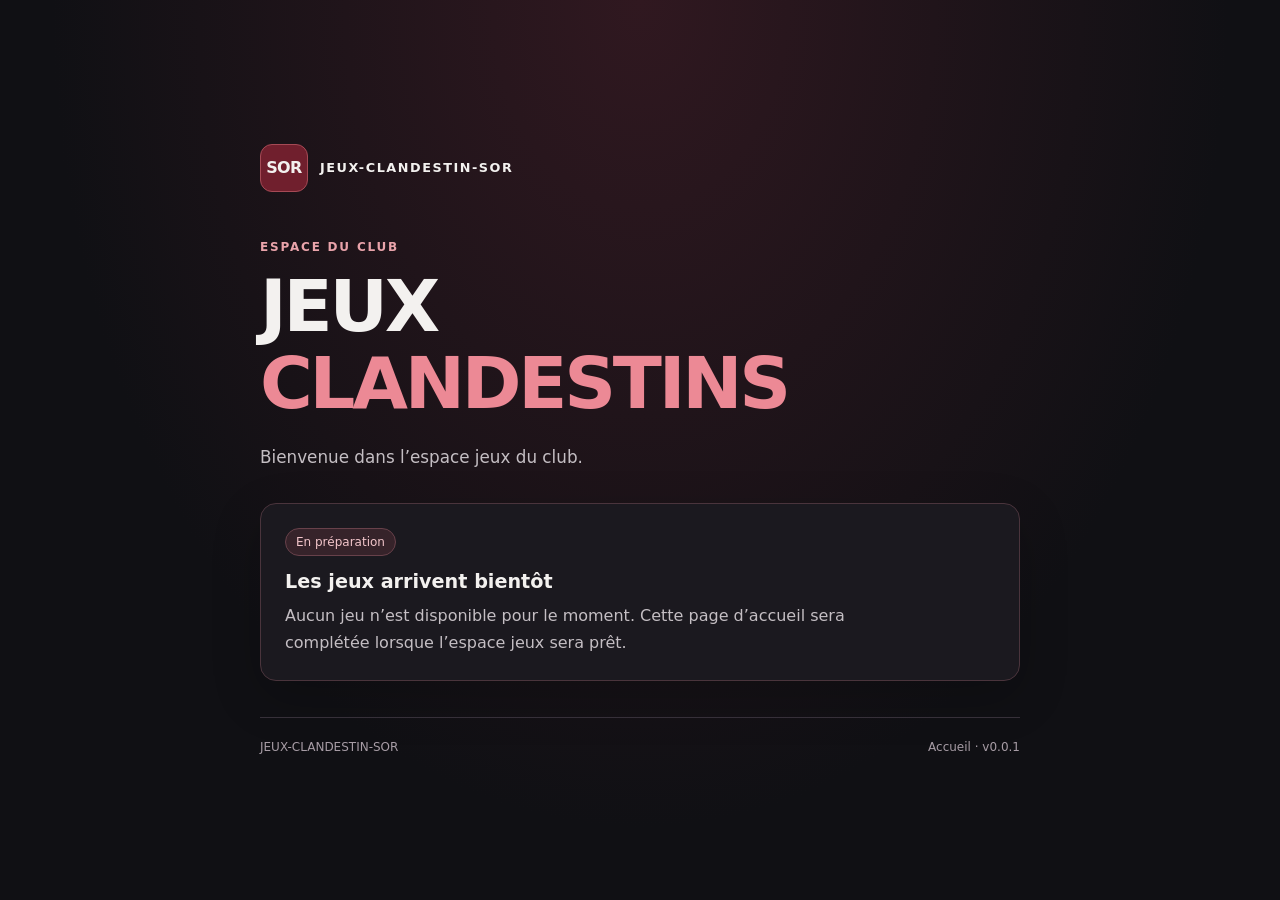
==== app/index.html @ a98ab9f9 "Ajouter la page HTML d’accueil et livrer le ZIP Déployable vérifié" ====
<!doctype html>
<html lang="fr">
<head>
  <meta charset="utf-8">
  <meta name="viewport" content="width=device-width, initial-scale=1">
  <meta name="description" content="Espace jeux du club SOR. Page d’accueil.">
  <meta name="theme-color" content="#101014">
  <link rel="icon" href="data:,">
  <title>JEUX CLANDESTINS · SOR</title>
  <style>
    :root { color-scheme: dark; font-family: system-ui, -apple-system, BlinkMacSystemFont, "Segoe UI", sans-serif; color: #f3f1ef; background: #101014; }
    * { box-sizing: border-box; }
    body { min-height: 100svh; margin: 0; padding: 28px 20px; display: grid; place-items: center; background: radial-gradient(ellipse at top, #301820 0, #101014 65%); }
    main { width: min(100%, 760px); }
    .brand { display: flex; align-items: center; gap: 12px; margin-bottom: 48px; }
    .mark { display: grid; place-items: center; width: 48px; height: 48px; flex-shrink: 0; border: 1px solid #a54a55; border-radius: 12px; background: #701f2d; font-weight: 800; letter-spacing: -.04em; }
    .brand p { margin: 0; font-size: .8rem; font-weight: 650; letter-spacing: .12em; overflow-wrap: anywhere; }
    .eyebrow { margin: 0 0 14px; color: #e9a3aa; font-size: .75rem; font-weight: 700; letter-spacing: .15em; text-transform: uppercase; }
    h1 { margin: 0; font-size: clamp(2rem, 9vw, 4.5rem); line-height: 1.07; font-weight: 850; letter-spacing: -.045em; overflow-wrap: anywhere; }
    h1 span { display: block; color: #ec8995; }
    .intro { max-width: 540px; margin: 22px 0 32px; color: #c4bec3; font-size: 1.05rem; line-height: 1.65; }
    .notice { padding: 24px; border: 1px solid #4a343c; border-radius: 16px; background: #1b191f; box-shadow: 0 16px 50px #0003; }
    .status { display: inline-block; margin-bottom: 14px; padding: 6px 10px; border: 1px solid #68414a; border-radius: 999px; color: #f3c6cb; background: #36232a; font-size: .75rem; }
    h2 { margin: 0 0 10px; font-size: 1.2rem; }
    .notice p { max-width: 570px; margin: 0; color: #c4bec3; line-height: 1.65; }
    footer { display: flex; flex-wrap: wrap; justify-content: space-between; gap: 12px; margin-top: 36px; padding-top: 20px; border-top: 1px solid #363039; color: #a79ca5; font-size: .75rem; line-height: 1.5; }
    @media (max-width: 400px) { body { padding: 24px 16px; } .brand { margin-bottom: 32px; } .notice { padding: 20px; } }
  </style>
</head>
<body>
  <main>
    <header class="brand">
      <div class="mark" aria-hidden="true">SOR</div>
      <p>JEUX-CLANDESTIN-SOR</p>
    </header>
    <p class="eyebrow">Espace du club</p>
    <h1>JEUX <span>CLANDESTINS</span></h1>
    <p class="intro">Bienvenue dans l’espace jeux du club.</p>
    <section class="notice" aria-labelledby="etat">
      <span class="status">En préparation</span>
      <h2 id="etat">Les jeux arrivent bientôt</h2>
      <p>Aucun jeu n’est disponible pour le moment. Cette page d’accueil sera complétée lorsque l’espace jeux sera prêt.</p>
    </section>
    <footer>
      <span>JEUX-CLANDESTIN-SOR</span>
      <span>Accueil · v0.0.1</span>
    </footer>
  </main>
</body>
</html>
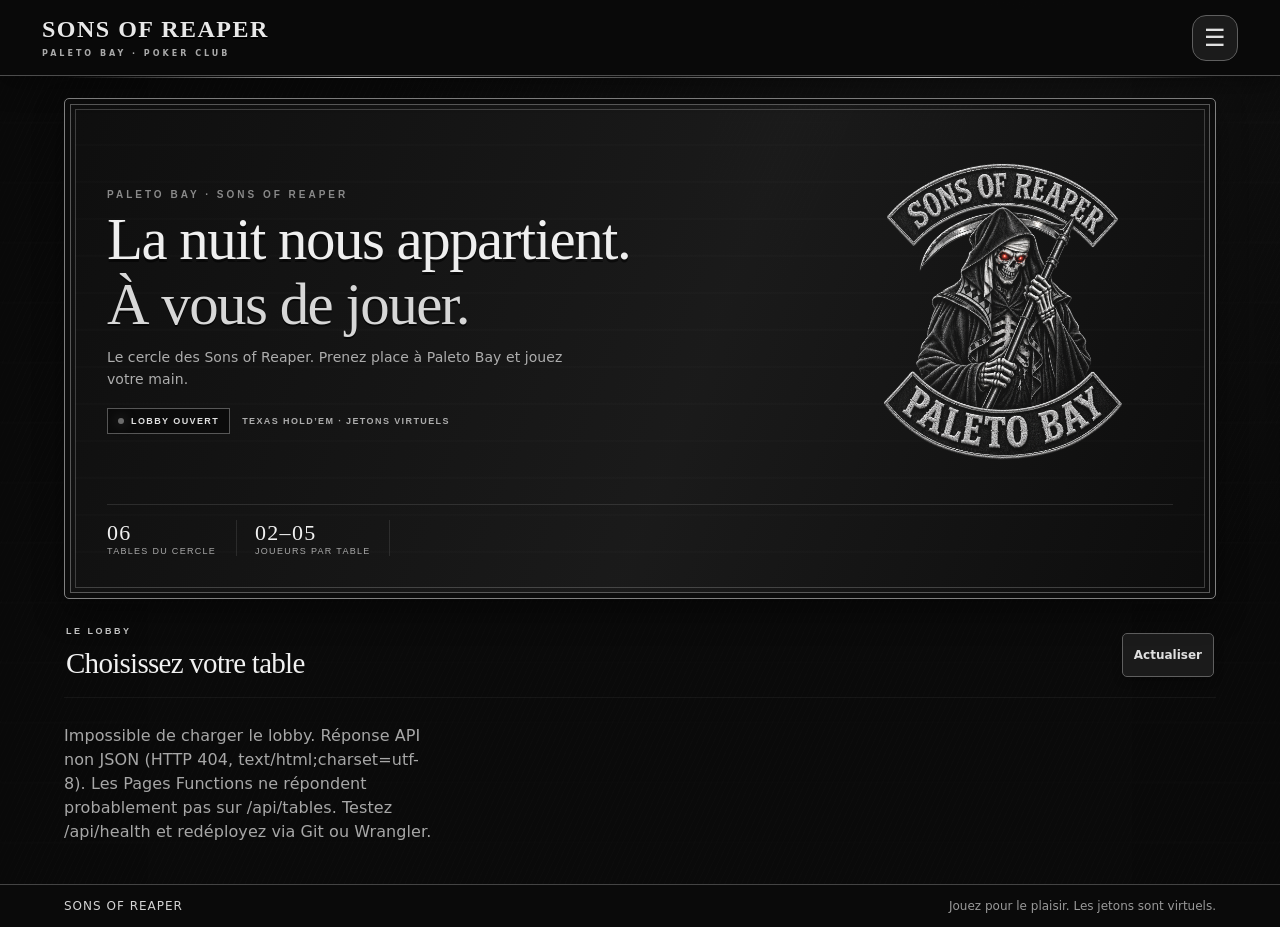
==== commit a3907dd5: "Publier le poker complet Sons of Reaper et les ZIP vérifiés" ====
--- a/app/index.html
+++ b/app/index.html
@@ -1,50 +1,33 @@
 <!doctype html>
 <html lang="fr">
 <head>
-  <meta charset="utf-8">
-  <meta name="viewport" content="width=device-width, initial-scale=1">
-  <meta name="description" content="Espace jeux du club SOR. Page d’accueil.">
-  <meta name="theme-color" content="#101014">
-  <link rel="icon" href="data:,">
-  <title>JEUX CLANDESTINS · SOR</title>
-  <style>
-    :root { color-scheme: dark; font-family: system-ui, -apple-system, BlinkMacSystemFont, "Segoe UI", sans-serif; color: #f3f1ef; background: #101014; }
-    * { box-sizing: border-box; }
-    body { min-height: 100svh; margin: 0; padding: 28px 20px; display: grid; place-items: center; background: radial-gradient(ellipse at top, #301820 0, #101014 65%); }
-    main { width: min(100%, 760px); }
-    .brand { display: flex; align-items: center; gap: 12px; margin-bottom: 48px; }
-    .mark { display: grid; place-items: center; width: 48px; height: 48px; flex-shrink: 0; border: 1px solid #a54a55; border-radius: 12px; background: #701f2d; font-weight: 800; letter-spacing: -.04em; }
-    .brand p { margin: 0; font-size: .8rem; font-weight: 650; letter-spacing: .12em; overflow-wrap: anywhere; }
-    .eyebrow { margin: 0 0 14px; color: #e9a3aa; font-size: .75rem; font-weight: 700; letter-spacing: .15em; text-transform: uppercase; }
-    h1 { margin: 0; font-size: clamp(2rem, 9vw, 4.5rem); line-height: 1.07; font-weight: 850; letter-spacing: -.045em; overflow-wrap: anywhere; }
-    h1 span { display: block; color: #ec8995; }
-    .intro { max-width: 540px; margin: 22px 0 32px; color: #c4bec3; font-size: 1.05rem; line-height: 1.65; }
-    .notice { padding: 24px; border: 1px solid #4a343c; border-radius: 16px; background: #1b191f; box-shadow: 0 16px 50px #0003; }
-    .status { display: inline-block; margin-bottom: 14px; padding: 6px 10px; border: 1px solid #68414a; border-radius: 999px; color: #f3c6cb; background: #36232a; font-size: .75rem; }
-    h2 { margin: 0 0 10px; font-size: 1.2rem; }
-    .notice p { max-width: 570px; margin: 0; color: #c4bec3; line-height: 1.65; }
-    footer { display: flex; flex-wrap: wrap; justify-content: space-between; gap: 12px; margin-top: 36px; padding-top: 20px; border-top: 1px solid #363039; color: #a79ca5; font-size: .75rem; line-height: 1.5; }
-    @media (max-width: 400px) { body { padding: 24px 16px; } .brand { margin-bottom: 32px; } .notice { padding: 20px; } }
-  </style>
+<meta charset="utf-8"><meta name="viewport" content="width=device-width,initial-scale=1">
+<meta name="theme-color" content="#09090b"><meta name="mobile-web-app-capable" content="yes"><meta name="apple-mobile-web-app-capable" content="yes"><meta name="apple-mobile-web-app-status-bar-style" content="black-translucent"><meta name="apple-mobile-web-app-title" content="Sons of Reaper"><link rel="manifest" href="./manifest.webmanifest"><title>Sons of Reaper — Poker en ligne</title>
+<meta name="description" content="Entrez au Sons of Reaper : retrouvez vos amis autour des tables de poker Texas Hold’em. Créez votre compte, prenez place et jouez avec des jetons virtuels.">
+<meta property="og:type" content="website">
+<meta property="og:site_name" content="Sons of Reaper">
+<meta property="og:title" content="SONS OF REAPER — Poker en ligne">
+<meta property="og:description" content="Prenez place. Jouez votre main. Retrouvez l’ambiance du club autour des tables de poker en ligne.">
+<meta name="twitter:card" content="summary_large_image">
+<meta name="twitter:title" content="SONS OF REAPER — Poker en ligne">
+<meta name="twitter:description" content="Prenez place. Jouez votre main. Poker Texas Hold’em dans l’ambiance du club.">
+<link rel="stylesheet" href="./style.css?v=sor-1.0.0">
+<link rel="stylesheet" href="./sor-theme.css?v=sor-1.0.0">
 </head>
 <body>
-  <main>
-    <header class="brand">
-      <div class="mark" aria-hidden="true">SOR</div>
-      <p>JEUX-CLANDESTIN-SOR</p>
-    </header>
-    <p class="eyebrow">Espace du club</p>
-    <h1>JEUX <span>CLANDESTINS</span></h1>
-    <p class="intro">Bienvenue dans l’espace jeux du club.</p>
-    <section class="notice" aria-labelledby="etat">
-      <span class="status">En préparation</span>
-      <h2 id="etat">Les jeux arrivent bientôt</h2>
-      <p>Aucun jeu n’est disponible pour le moment. Cette page d’accueil sera complétée lorsque l’espace jeux sera prêt.</p>
-    </section>
-    <footer>
-      <span>JEUX-CLANDESTIN-SOR</span>
-      <span>Accueil · v0.0.1</span>
-    </footer>
-  </main>
-</body>
-</html>
+<header class="top"><div class="top-left"><a class="brand" href="./index.html"><span class="sor-wordmark"><strong>SONS OF REAPER</strong><small>PALETO BAY · POKER CLUB</small></span><span class="brand-subtitle"><small>CLUB · TEXAS HOLD’EM</small></span></a></div><div class="top-right"><div id="accountBar" class="hidden"></div><div class="nav-menu-wrap"><button id="menuToggle" class="menu-toggle" type="button" aria-label="Ouvrir le menu" aria-expanded="false">☰</button><nav id="siteMenu" class="site-menu hidden" aria-label="Menu principal"></nav></div></div></header>
+<main>
+<section class="hero club-hero"><div class="hero-copy"><p class="eyebrow">PALETO BAY · SONS OF REAPER</p><h1>La nuit nous appartient.<br><em>À vous de jouer.</em></h1><p>Le cercle des Sons of Reaper. Prenez place à Paleto Bay et jouez votre main.</p><div class="hero-actions"><span class="live-mark"><i></i> LOBBY OUVERT</span><span class="hero-rule">TEXAS HOLD’EM · JETONS VIRTUELS</span></div></div><div class="hero-emblem hero-official-brand"><img class="sor-reaper" src="./sons-of-reaper.png" alt="Sons of Reaper — faucheuse noire et argent, yeux rouges, Paleto Bay"></div><div class="hero-stats"><span><b>06</b> tables du cercle</span><span><b>02–05</b> joueurs par table</span></div></section>
+<div id="notice" role="status"></div>
+
+<div class="section-head lobby-head"><div><p class="eyebrow">LE LOBBY</p><h2>Choisissez votre table</h2></div><div style="display:flex;gap:.6rem;flex-wrap:wrap"><button class="button ghost" id="refreshBtn" type="button">Actualiser</button></div></div>
+<section id="tables" class="tables" aria-label="Tables de poker"><div class="loading">Chargement des tables…</div></section>
+<section id="tablePanel" class="panel hidden"><div class="section-head"><div><p class="eyebrow">VOTRE PLACE</p><h2 id="tableTitle">Table</h2></div><button class="button ghost" id="leaveBtn">Quitter la table</button></div><div id="gameInfo"></div><div id="gameControls"></div></section>
+
+</main>
+<footer>SONS OF REAPER <span>Jouez pour le plaisir. Les jetons sont virtuels.</span></footer>
+
+<dialog id="authDialog"><form id="authForm" method="dialog"><button class="close" aria-label="Fermer">×</button><p class="eyebrow" id="authEyebrow">LE CLUB</p><h2 id="authTitle">Connexion</h2><label>Nom d’utilisateur<input name="username" minlength="3" maxlength="24" autocomplete="username" required></label><label>Mot de passe<input name="password" type="password" autocomplete="current-password" required></label><button class="button wide" id="authSubmit" type="submit">Connexion</button><p class="muted tiny" id="authSwitch"></p></form></dialog>
+<dialog id="profileDialog" class="profile-dialog"><div class="profile-modal-head"><div><p class="eyebrow">VOTRE COMPTE</p><h2>Mon profil</h2></div><button class="close" id="closeProfile" aria-label="Fermer">×</button></div><div class="profile-avatar-preview" aria-label="Photo de profil"><img id="profileAvatarImage" alt="Photo de profil" hidden><span id="profileAvatarFallback">?</span></div><div class="profile-balance-card"><span class="profile-balance-label">SOLDE ACTUEL</span><strong id="balanceText">0 jeton</strong><p>Pour créditer votre compte, contactez un responsable du club.</p></div><form id="profileForm" class="profile-grid"><label>Nom d’utilisateur<input name="username" minlength="3" maxlength="24" required></label><label>Lien de photo de profil<input name="avatar" type="url" placeholder="https://…"></label><p class="muted tiny">Collez un lien direct vers votre image (par exemple une image hébergée ou votre visuel FiveM). Formats image courants recommandés.</p><button class="button wide" type="submit">Enregistrer le profil</button></form><details class="password-settings"><summary>Modifier le mot de passe</summary><form id="passwordForm" class="profile-grid"><label>Mot de passe actuel<input name="currentPassword" type="password" autocomplete="current-password" required></label><label>Nouveau mot de passe<input name="newPassword" type="password" autocomplete="new-password" minlength="1" maxlength="128" required></label><label>Confirmer le nouveau mot de passe<input name="confirmPassword" type="password" autocomplete="new-password" minlength="1" maxlength="128" required></label><button class="button wide" type="submit">Changer le mot de passe</button></form></details><button class="button ghost wide" id="logoutBtn" type="button">Déconnexion</button></dialog>
+<script src="./app.js?v=sor-1.0.0" defer></script>
+<script src="./sw-register.js?v=sor-1.0.0" defer></script></body></html>
--- a/app/style.css
+++ b/app/style.css
@@ -0,0 +1,1142 @@
+:root{color-scheme:dark;--bg:#121212;--panel:#1b1b1b;--panel2:#242424;--gold:#a9a9a9;--cream:#e3e3e3;--muted:#a6a6a6;--green:#393939;--line:#464646}*{box-sizing:border-box}body{margin:0;background:radial-gradient(ellipse at top,#2b2b2b 0,#121212 55%);color:var(--cream);font:16px/1.5 Georgia,"Times New Roman",serif}.top{height:84px;display:flex;align-items:center;justify-content:space-between;padding:0 max(5vw,20px);border-bottom:1px solid var(--line);background:#101010f2;gap:16px}.brand{display:flex;align-items:center;gap:12px;text-decoration:none;color:var(--gold);letter-spacing:2px}.brand b{display:block;font-size:18px}.brand small{display:block;font-size:10px;letter-spacing:3px;color:var(--muted)}.brand-mark{font-size:34px}.button{border:1px solid var(--gold);border-radius:4px;background:linear-gradient(#b4b4b4,#808080);color:#141414;font-weight:bold;padding:10px 16px;cursor:pointer;font-family:inherit}.button:hover{filter:brightness(1.1)}.ghost{background:transparent;color:var(--gold)}#accountBar{display:flex;gap:8px;flex-wrap:wrap}main{max-width:1160px;margin:auto;padding:0 24px 60px}.hero{padding:70px 0 48px;border-bottom:1px solid var(--line);margin-bottom:36px}.eyebrow{color:var(--gold);font:11px/1.4 Arial,sans-serif;letter-spacing:3px;font-weight:bold;margin:0 0 10px}.hero h1{font-size:clamp(38px,7vw,68px);line-height:1.05;margin:0 0 14px;font-weight:normal}.hero>p:not(.eyebrow){color:var(--muted);max-width:540px}.hero-stats{display:flex;gap:28px;flex-wrap:wrap;margin-top:28px;color:var(--muted);font:12px Arial,sans-serif;text-transform:uppercase;letter-spacing:1px}.hero-stats b{color:var(--gold);font-size:19px;display:block}.section-head{display:flex;justify-content:space-between;align-items:center;gap:18px;margin:24px 0}.section-head h2,h2{font-size:30px;font-weight:normal;margin:0}.muted{color:var(--muted)}.tables{display:grid;grid-template-columns:repeat(3,minmax(0,1fr));gap:16px}.table-card{position:relative;overflow:hidden;border:1px solid var(--line);background:linear-gradient(140deg,#272727,#181818);padding:20px;border-radius:5px;min-height:205px}.table-card:before{content:"";position:absolute;inset:auto -30px -60px auto;width:180px;height:180px;border:16px solid #ffffff08;border-radius:50%;pointer-events:none}.table-card h3{margin:0 0 5px;font-size:21px;font-weight:normal}.table-card p{margin:4px 0;color:var(--muted);font-size:14px}.felt{height:70px;margin:15px 0;background:radial-gradient(ellipse,#4d4d4d,#272727);border:5px solid #505050;border-radius:50%;display:flex;align-items:center;justify-content:center;color:#bfbfbf;font-size:24px;box-shadow:inset 0 0 14px #00000088}.table-card .button{position:relative;width:100%}.panel{margin:32px 0;padding:24px;background:#181818;border:1px solid var(--line);border-radius:5px}.hidden{display:none!important}label{display:flex;flex-direction:column;gap:7px;color:var(--muted);font:13px Arial,sans-serif;margin:10px 0}input{background:#0d0d0d;border:1px solid #4f4f4f;border-radius:3px;color:var(--cream);padding:12px;font:16px Georgia,serif;min-width:0}input:focus{outline:1px solid var(--gold)}.profile-grid,.settings-grid{display:grid;grid-template-columns:repeat(2,minmax(0,1fr));gap:10px}.balance{color:var(--gold)}#notice{margin:10px 0;color:var(--gold);min-height:0}#notice:empty{display:none}dialog{background:#1b1b1b;color:var(--cream);border:1px solid var(--gold);border-radius:5px;width:min(420px,calc(100% - 30px));padding:28px;box-shadow:0 20px 100px #000000bb}dialog::backdrop{background:#000000bb}dialog form{display:flex;flex-direction:column}.close{align-self:flex-end;background:none;border:0;color:var(--gold);font-size:26px;cursor:pointer}.wide{width:100%;margin-top:14px}.tiny{font-size:12px;cursor:pointer}.loading{color:var(--muted)}.seat-list{display:flex;gap:8px;flex-wrap:wrap;margin:12px 0}.seat{padding:8px 12px;background:#242424;border:1px solid #545454;border-radius:4px}.cards{display:flex;gap:8px;flex-wrap:wrap;margin:12px 0}.playing-card{background:#ebebeb;color:#191919;padding:12px 10px;border-radius:4px;font:bold 20px Georgia;min-width:42px;text-align:center}.playing-card.red{color:#4f4f4f}.action-row{display:flex;gap:8px;flex-wrap:wrap;margin-top:14px}.action-row input{width:100px}footer{border-top:1px solid var(--line);padding:24px 5vw;color:var(--gold);font-size:12px;letter-spacing:2px;display:flex;justify-content:space-between;gap:12px;flex-wrap:wrap}footer span{color:var(--muted);letter-spacing:0}@media(max-width:760px){.tables{grid-template-columns:repeat(2,minmax(0,1fr))}.hero{padding-top:48px}.top{height:auto;min-height:76px;padding:14px 18px;align-items:flex-start;flex-direction:column}.profile-grid,.settings-grid{grid-template-columns:1fr}}@media(max-width:480px){main{padding:0 16px 40px}.tables{grid-template-columns:1fr}.section-head{align-items:flex-start}.hero-stats{gap:18px}.panel{padding:17px}}
+/* v1.7 — profil en fenêtre modale, ergonomique sur mobile */
+.profile-dialog{width:min(480px,calc(100% - 24px));max-height:min(88dvh,760px);overflow:auto;padding:clamp(18px,4vw,28px);border-radius:14px;background:linear-gradient(155deg,#202020,#121212);box-shadow:0 24px 90px #000000cc}
+.profile-modal-head{display:flex;align-items:flex-start;justify-content:space-between;gap:12px;margin-bottom:18px}
+.profile-modal-head h2{font-size:clamp(26px,7vw,32px)}
+.profile-modal-head .close{padding:0 4px;line-height:1}
+.profile-balance-card{padding:18px;border:1px solid #5a5a5a;border-radius:10px;background:linear-gradient(135deg,#303030,#1f1f1f);margin:0 0 18px}
+.profile-balance-label{display:block;font:11px/1.4 Arial,sans-serif;letter-spacing:2px;color:#bebebe}
+.profile-balance-card strong{display:block;color:#d6d6d6;font-size:clamp(30px,9vw,40px);font-weight:normal;line-height:1.25;margin:6px 0}
+.profile-balance-card p{margin:4px 0 0;color:#c8c8c8;font:14px/1.45 Arial,sans-serif}
+.profile-dialog .profile-grid{display:grid;grid-template-columns:1fr;gap:4px}
+.profile-dialog label{font-size:14px;margin:8px 0}
+.profile-dialog input{width:100%;min-height:48px;border-radius:7px}
+.profile-dialog .wide{min-height:48px;margin-top:12px}
+.profile-dialog .button{border-radius:7px}
+#accountBar .button{white-space:nowrap}
+@media(max-width:480px){
+  .top{gap:12px}
+  #accountBar{width:100%;display:grid;grid-template-columns:repeat(2,minmax(0,1fr));gap:8px}
+  #accountBar .button{padding:11px 8px;font-size:14px;min-width:0}
+  .profile-dialog{width:calc(100% - 18px);max-height:calc(100dvh - 24px);padding:18px;border-radius:14px}
+  .profile-balance-card{padding:15px}
+  .profile-dialog .button{font-size:15px}
+}
+
+/* v1.8 — club UI refresh, clear navigation and independent manager console */
+:root{--bg:#0e0e0e;--panel:#1a1a1a;--panel2:#242424;--gold:#b9b9b9;--cream:#ebebeb;--muted:#a8a8a8;--line:#4c4c4c;--green:#414141}
+body{background:radial-gradient(ellipse at 50% -10%,#363636 0,#191919 36%,#0e0e0e 76%);font-family:system-ui,-apple-system,"Segoe UI",sans-serif;letter-spacing:.01em}
+.top{min-height:82px;height:auto;backdrop-filter:blur(14px);box-shadow:0 8px 28px #00000033}.top-left{display:flex;align-items:center;gap:14px;min-width:0}.brand{gap:10px;letter-spacing:1.6px}.brand-mark{display:grid;place-items:center;width:44px;height:44px;border:1px solid #969696;border-radius:50%;font-size:25px;background:linear-gradient(145deg,#2b2b2b,#111111);box-shadow:inset 0 0 0 3px #a9a9a918}.brand b{font-size:16px;letter-spacing:2.4px}.brand small{letter-spacing:2px}.button{border-radius:8px;transition:transform .16s ease,filter .16s ease,box-shadow .16s ease;box-shadow:0 4px 14px #00000022;font-family:inherit}.button:hover{transform:translateY(-1px);box-shadow:0 7px 18px #00000044}.button:active{transform:translateY(0)}.ghost{box-shadow:none;border-color:#606060}#accountBar{align-items:center}.account-summary{display:flex;flex-direction:column;justify-content:center;line-height:1.3;padding:0 8px}.account-summary b{color:var(--cream);font-size:14px}.account-summary small{color:var(--gold);font-size:12px}.profile-shortcut{font-size:13px}.hero{position:relative;padding:clamp(46px,7vw,88px) 0 52px;border-bottom:1px solid #54545422}.hero:after{content:"♠";position:absolute;right:5%;top:25px;font-size:clamp(110px,22vw,250px);line-height:1;color:#b9b9b908;pointer-events:none}.hero h1{font-family:Georgia,serif;letter-spacing:-1.8px}.hero>p:not(.eyebrow){font-size:17px;line-height:1.7}.hero-stats span{border-left:2px solid #868686;padding-left:13px}.section-head h2,h2{letter-spacing:-.5px}.table-card{border:1px solid #5c5c5c88;border-radius:14px;background:linear-gradient(145deg,#252525eF,#131313f5);padding:22px;box-shadow:0 14px 30px #00000022;transition:transform .2s,border-color .2s,box-shadow .2s}.table-card:hover{transform:translateY(-3px);border-color:#a9a9a9;box-shadow:0 20px 38px #00000044}.table-card h3{font-family:Georgia,serif;font-size:23px}.table-card p{line-height:1.5}.felt{border-radius:50%;border:6px solid #5a5a5a;box-shadow:inset 0 0 22px #00000088,0 4px 10px #00000033;height:78px}.panel{border-radius:14px;background:linear-gradient(145deg,#1e1e1e,#121212);border-color:#5c5c5c88;box-shadow:0 18px 48px #00000033}input{border-radius:8px;border-color:#595959;min-height:46px;font-family:inherit}input:focus{outline:2px solid #b9b9b955;border-color:var(--gold)}#notice{padding:0 2px;font-size:14px}.seat{border-radius:8px;padding:9px 13px}.playing-card{border-radius:7px;box-shadow:0 3px 8px #00000033}.top .admin-link{text-decoration:none;display:inline-flex;align-items:center}
+.admin-page{min-height:100vh}.admin-top{padding-inline:max(5vw,20px)}.admin-main{max-width:1080px}.admin-hero{padding:54px 0 28px}.admin-hero h1{font:normal clamp(32px,5vw,52px)/1.1 Georgia,serif;margin:0 0 12px;letter-spacing:-1px}.admin-hero>p:last-child{color:var(--muted);max-width:600px}.admin-login-card{max-width:440px;margin:24px auto 60px;padding:clamp(22px,5vw,36px);border:1px solid #707070;border-radius:18px;background:linear-gradient(145deg,#242424,#131313);box-shadow:0 24px 70px #00000066}.admin-card-icon{width:52px;height:52px;display:grid;place-items:center;border:1px solid var(--gold);border-radius:15px;color:var(--gold);font-size:28px;margin-bottom:20px;background:#a9a9a90d}.admin-login-card h2{margin-bottom:6px}.admin-login-card form{margin-top:20px}.admin-toolbar{display:flex;align-items:center;justify-content:space-between;gap:14px;margin:28px 0 18px}.admin-toolbar h2{font:normal clamp(28px,4vw,38px)/1.15 Georgia,serif}.admin-section{padding:clamp(16px,3vw,26px);margin:20px 0;border:1px solid #57575788;border-radius:15px;background:linear-gradient(145deg,#1f1f1f,#131313);box-shadow:0 14px 32px #00000022}.admin-section h3{font:normal 23px Georgia,serif;margin:0 0 14px}.admin-count,.chip-count{font-size:12px;color:var(--gold);background:#a9a9a912;border:1px solid #a9a9a935;border-radius:100px;padding:6px 10px;white-space:nowrap}.admin-users{display:grid;grid-template-columns:repeat(2,minmax(0,1fr));gap:12px}.admin-user{min-width:0;border:1px solid #4f4f4f;border-radius:12px;padding:15px;background:#0d0d0daa}.admin-user-title{display:flex;justify-content:space-between;align-items:center;gap:8px;margin-bottom:8px}.admin-user-title strong{overflow-wrap:anywhere}.admin-user-fields{display:grid;grid-template-columns:1fr 1fr;gap:4px 10px}.admin-user-fields label:last-child{grid-column:1/-1}.admin-user .button{width:100%;margin-top:8px}.admin-page footer{margin-top:45px}
+@media(max-width:760px){.top{padding:12px 18px;flex-direction:row;align-items:center}.top-left{flex-wrap:wrap;gap:8px}.brand b{font-size:14px}.brand small{font-size:9px}.brand-mark{width:38px;height:38px;font-size:22px}#accountBar{justify-content:flex-end;width:auto;display:flex}.profile-shortcut{padding:9px}.admin-top .button{font-size:12px;padding:9px 10px}.admin-users{grid-template-columns:1fr}.admin-hero{padding-top:38px}}
+@media(max-width:520px){.top{align-items:flex-start;flex-direction:column}.top-left{width:100%;justify-content:space-between}.top-left .brand{flex:1}#accountBar{width:100%;display:grid;grid-template-columns:1fr 1fr}.account-summary{padding:6px 2px}.admin-top{flex-direction:row;align-items:center}.admin-top .brand small{letter-spacing:1px}.admin-top .button{white-space:nowrap}.admin-user-fields{grid-template-columns:1fr}.admin-user-fields label:last-child{grid-column:auto}.admin-toolbar{align-items:flex-start}.admin-section{padding:15px}.hero:after{right:0;top:35px}.hero h1{max-width:90%}}
+
+/* v1.9 — genuine poker-table layout, seat avatars, private cards and action controls */
+.poker-table-wrap{width:100%;overflow:hidden;padding:22px 0 10px}.poker-table{position:relative;isolation:isolate;min-height:510px;width:min(100%,940px);margin:0 auto;display:flex;align-items:center;justify-content:center}.table-rail{position:absolute;inset:70px 8%;border-radius:50%;background:linear-gradient(145deg,#727272,#292929 45%,#909090);box-shadow:0 22px 30px #00000077,inset 0 0 0 5px #1b1b1b,inset 0 0 0 9px #b2b2b2;transform:perspective(850px) rotateX(8deg);z-index:-2}.table-felt{position:relative;width:72%;height:330px;border-radius:50%;background:radial-gradient(ellipse at 50% 38%,#565656 0,#3d3d3d 56%,#262626 100%);border:3px solid #3a3a3a;box-shadow:inset 0 0 0 2px #ffffff12,inset 0 0 36px #141414,0 4px 0 #363636;display:flex;flex-direction:column;align-items:center;justify-content:center;gap:12px;color:#e9e9e9}.table-brand{position:absolute;top:20px;font:700 11px/1.3 Georgia,serif;letter-spacing:4px;color:#d7d7d78c;text-align:center}.table-brand small{display:block;letter-spacing:5px;font-size:8px}.pot-display{display:flex;align-items:center;gap:9px;border:1px solid #c3c3c366;background:#161616a8;border-radius:999px;padding:6px 15px}.pot-display span,.pot-display small{font:700 9px Arial,sans-serif;letter-spacing:2px;color:#c4c4c4}.pot-display strong{font:700 22px Georgia,serif;color:#f1f1f1}.community-cards{display:flex;justify-content:center;gap:clamp(3px,1vw,10px);min-height:72px;align-items:center}.community-cards .playing-card{width:clamp(32px,5.2vw,54px);min-width:0;padding:11px 0;font-size:clamp(17px,2.6vw,27px)}.board-placeholder{font-size:clamp(14px,2vw,23px);letter-spacing:clamp(1px,1vw,9px);color:#d8d8d86e}.street-label{font:600 11px Arial,sans-serif;letter-spacing:1px;color:#d4d4d4;text-align:center;padding:0 12px}.hand-result{max-width:90%;text-align:center;font-size:13px;color:#e4e4e4;background:#161616aa;border-radius:8px;padding:6px 10px}.poker-seat{position:absolute;z-index:2;display:flex;flex-direction:column;align-items:center;gap:3px;min-width:116px;max-width:165px;padding:9px 10px;border:1px solid #666666;border-radius:12px;background:linear-gradient(145deg,#242424f5,#121212f5);box-shadow:0 8px 20px #00000077;text-align:center}.seat-pos-0{left:50%;bottom:0;transform:translateX(-50%)}.seat-pos-1{left:1%;bottom:90px}.seat-pos-2{left:8%;top:5px}.seat-pos-3{right:8%;top:5px}.seat-pos-4{right:1%;bottom:90px}.seat-avatar{width:42px;height:42px;border-radius:50%;display:grid;place-items:center;overflow:hidden;background:linear-gradient(145deg,#6d6d6d,#262626);border:2px solid #b5b5b5;color:#f1f1f1;font-size:20px;font-weight:700}.seat-avatar img{width:100%;height:100%;object-fit:cover}.seat-name{font-size:13px;font-weight:750;max-width:100%;overflow-wrap:anywhere}.seat-name small{display:inline-block;font:700 8px Arial,sans-serif;letter-spacing:1px;color:#d7d7d7}.seat-stack{font-size:11px;color:#cbcbcb}.seat-cards{display:flex;gap:3px;min-height:29px;align-items:center}.seat-cards .playing-card{min-width:22px;width:23px;padding:4px 0;font-size:13px;border-radius:4px}.card-back{background:repeating-linear-gradient(45deg,#424242,#424242 4px,#e1e1e1 4px,#e1e1e1 6px)!important;color:#2a2a2a!important;border:2px solid #e1e1e1}.is-turn{border-color:#d4d4d4;box-shadow:0 0 0 2px #b9b9b955,0 8px 25px #00000088}.is-turn:after{content:"";position:absolute;inset:-4px;border:1px solid #c5c5c5;border-radius:15px;pointer-events:none}.is-you{background:linear-gradient(145deg,#393939,#212121);border-color:#848484}.is-folded{opacity:.55}.folded-label{font:700 9px Arial,sans-serif;color:#b3b3b3;letter-spacing:1px}.turn-marker{font:800 9px Arial,sans-serif;letter-spacing:1.5px;color:#e4e4e4}.mobile-game-summary{display:flex;justify-content:space-between;gap:10px;padding:10px 13px;border-radius:9px;background:#161616;border:1px solid #4b4b4b;font-size:12px;color:var(--muted)}.mobile-game-summary b{color:#cccccc}.player-action-panel{margin-top:18px;padding:clamp(14px,3vw,22px);border:1px solid #5a5a5a;border-radius:14px;background:linear-gradient(145deg,#212121,#121212)}.your-hand-title{display:flex;align-items:center;justify-content:space-between;gap:10px;color:var(--gold);font-size:11px;font-weight:800;letter-spacing:2px}.your-hand-title span{font-size:10px;color:var(--muted);letter-spacing:.5px}.your-hole-cards{display:flex;gap:8px;margin:12px 0}.your-hole-cards .playing-card{min-width:54px;width:clamp(52px,12vw,70px);font-size:28px;padding:16px 0;border-radius:8px}.turn-instruction{color:var(--muted);font-size:14px}.poker-actions{align-items:stretch}.poker-actions>.button{flex:1;min-height:46px}.button.danger{background:linear-gradient(#474747,#2d2d2d);color:#ededed;border-color:#6f6f6f}.raise-control{display:flex;gap:6px;flex:1.2;min-width:190px}.raise-control input{width:50%;min-width:0}.raise-control button{flex:1;white-space:nowrap}.gold-action{background:linear-gradient(#c7c7c7,#909090)}.waiting-turn{margin-top:15px;padding:14px;border-radius:9px;background:#121212;border:1px solid #4c4c4c;color:var(--muted)}.waiting-turn strong{color:var(--gold)}.table-secondary-actions{border-top:1px solid #ffffff12;padding-top:14px}.table-secondary-actions .button{font-size:13px}
+@media(max-width:640px){.poker-table-wrap{padding:8px 0 0;overflow:visible}.poker-table{min-height:480px;width:100%;margin:0 auto}.table-rail{inset:95px 0 100px;border-width:7px;transform:perspective(700px) rotateX(5deg)}.table-felt{width:88%;height:250px;gap:9px}.table-brand{top:15px;font-size:8px;letter-spacing:2px}.table-brand small{font-size:7px}.pot-display{padding:5px 10px;gap:6px}.pot-display strong{font-size:18px}.pot-display span,.pot-display small{font-size:8px}.community-cards{min-height:55px;gap:3px}.community-cards .playing-card{width:clamp(29px,9vw,42px);font-size:clamp(16px,4.6vw,21px);padding:8px 0}.street-label{font-size:9px;max-width:95%}.poker-seat{min-width:88px;max-width:112px;padding:6px 6px;border-radius:9px}.seat-pos-0{bottom:0}.seat-pos-1{left:0;bottom:112px}.seat-pos-2{left:0;top:0}.seat-pos-3{right:0;top:0}.seat-pos-4{right:0;bottom:112px}.seat-avatar{width:31px;height:31px;font-size:15px}.seat-name{font-size:10px}.seat-stack{font-size:9px}.seat-cards .playing-card{width:17px;min-width:17px;font-size:10px}.turn-marker{font-size:8px}.mobile-game-summary{font-size:11px}.poker-actions{display:grid;grid-template-columns:1fr 1fr}.raise-control{grid-column:1/-1;min-width:0}.raise-control input{width:45%}.your-hole-cards .playing-card{min-width:48px;font-size:25px;padding:12px 0}.hand-result{font-size:11px}}
+
+
+/* v2.0 — immersive mobile table */
+.capacity-picker{display:flex;align-items:center;gap:8px;color:var(--muted);margin:8px 0 14px;font-size:14px}.capacity-picker select{background:#141414;color:var(--cream);border:1px solid var(--line);border-radius:8px;padding:8px}
+.game-page{background:radial-gradient(ellipse at 50% 25%,#303030 0,#131313 48%,#0c0c0c 100%);min-height:100vh}.game-top{position:sticky;top:0;z-index:5;height:auto;min-height:68px;padding:12px clamp(12px,3vw,32px)}.game-top-actions{display:flex;align-items:center;gap:12px}.game-main{max-width:1100px;padding:24px 16px 50px}.game-heading{display:flex;align-items:center;justify-content:space-between;gap:12px;margin:12px 0 20px}.game-heading h1{margin:0;font-size:clamp(26px,5vw,42px)}.table-scene{position:relative;padding:clamp(24px,6vw,66px) 0 28px;overflow:hidden;min-height:460px}.oval-table{position:relative;width:min(100%,850px);height:clamp(370px,57vw,510px);margin:0 auto;border-radius:50%;background:linear-gradient(135deg,#525252,#b6b6b6 12%,#323232 17%,#393939 20%,#2b2b2b 78%,#909090 84%,#272727 90%);box-shadow:0 24px 65px #00000099,inset 0 0 0 3px #bababa,inset 0 0 0 12px #303030}.oval-rail{position:absolute;inset:3%;border-radius:50%;border:2px solid #7b7b7b;box-shadow:inset 0 0 0 4px #262626}.oval-felt{position:absolute;inset:7%;border-radius:50%;background:radial-gradient(ellipse at center,#474747,#2f2f2f 68%,#252525);box-shadow:inset 0 0 35px #121212;display:flex;flex-direction:column;align-items:center;justify-content:center;gap:clamp(8px,2vw,18px);padding:35px 10px}.felt-logo{text-align:center;letter-spacing:4px;font-size:clamp(10px,1.8vw,14px);font-weight:bold;color:#bdbdbd}.felt-logo small{display:block;letter-spacing:5px}.pot-chip{display:flex;align-items:center;gap:10px;border:1px solid #9f9f9f;background:#202020;border-radius:999px;padding:8px 18px;box-shadow:0 4px 12px #00000055}.pot-chip small{letter-spacing:2px;font-size:10px;color:#c5c5c5}.pot-chip strong{font-size:clamp(20px,3vw,30px)}.board-cards{display:flex;gap:clamp(3px,1vw,10px);justify-content:center;align-items:center;min-height:clamp(52px,8vw,86px);max-width:100%}.bw-card{width:clamp(40px,7.3vw,66px);height:clamp(58px,10vw,92px);border-radius:9px;background:linear-gradient(135deg,#f6f6f6,#dddddd);color:#141414;display:inline-flex;flex-direction:column;align-items:center;justify-content:center;box-shadow:0 4px 9px #00000055;border:1px solid #d3d3d3;font-family:Georgia,serif;font-weight:bold;font-size:clamp(21px,4vw,33px);line-height:1;flex-shrink:0}.bw-card b{font-size:.85em}.bw-card.red{color:#545454}.bw-card.small{width:31px;height:43px;border-radius:5px;font-size:17px}.card-back{background:repeating-linear-gradient(45deg,#3d3d3d 0 5px,#d7d7d7 5px 8px);color:#e9e9e9;border:2px solid #d7d7d7;text-shadow:0 1px #000000}.empty-board{font-size:clamp(11px,2vw,16px);color:#cbcbcb;text-align:center}.street-status{font-size:clamp(11px,1.7vw,15px);font-weight:bold;letter-spacing:1px;text-align:center;color:#cacaca}.immersive-seat{position:absolute;z-index:2;display:flex;flex-direction:column;align-items:center;gap:4px;min-width:112px;max-width:160px;padding:10px 12px;background:linear-gradient(145deg,#1c1c1cf5,#0e0e0ef5);border:1px solid #7a7a7a;border-radius:15px;box-shadow:0 10px 25px #00000088;text-align:center}.immersive-seat.my-seat{border:2px solid #b7b7b7;background:linear-gradient(145deg,#393939f5,#1e1e1ef5)}.immersive-seat.turn-seat{box-shadow:0 0 0 3px #c7c7c7,0 10px 25px #00000088}.seat-bottom{left:50%;bottom:-3px;transform:translateX(-50%)}.seat-top{left:50%;top:-3px;transform:translateX(-50%)}.seat-left{left:0;top:48%;transform:translateY(-50%)}.seat-right{right:0;top:48%;transform:translateY(-50%)}.seat-upper-left{left:8%;top:5%}.seat-avatar{width:37px;height:37px;border-radius:50%;display:grid;place-items:center;background:#6e6e6e;border:2px solid #b9b9b9;color:#f2f2f2;font-weight:bold;overflow:hidden}.seat-avatar img{width:100%;height:100%;object-fit:cover}.seat-player{font-size:13px;max-width:135px;overflow-wrap:anywhere}.seat-balance{font-size:12px;color:#cbcbcb}.turn-pill{font-size:9px;letter-spacing:1px;background:#b7b7b7;color:#171717;padding:2px 6px;border-radius:99px;font-weight:bold}.hand-peek{display:flex;gap:3px;background:none;border:0;padding:2px;cursor:pointer;max-width:100%}.hand-peek:disabled{cursor:default;opacity:.72}.folded-seat{opacity:.58}.game-status-strip{display:flex;align-items:center;justify-content:space-between;gap:12px;padding:14px 16px;margin:18px 0;background:#1d1d1d;border:1px solid #5a5a5a;border-radius:12px;font-size:13px}.game-status-strip span:last-child{max-width:55%;color:var(--muted);text-align:right}.game-action-root{max-width:850px;margin:18px auto}.action-bar{display:flex;flex-wrap:wrap;align-items:center;justify-content:center;gap:10px;padding:18px;background:#191919;border:1px solid var(--line);border-radius:16px}.action-prompt{width:100%;text-align:center;margin:0 0 4px}.raise-box{display:flex;align-items:center;gap:8px;font-size:12px;color:var(--muted)}.raise-box input{width:105px;background:#0e0e0e;color:var(--cream);padding:10px;border:1px solid var(--line);border-radius:8px}.waiting-banner{text-align:center;padding:20px;border:1px solid var(--line);border-radius:14px;background:#191919}.game-bottom-actions{text-align:center;margin-top:14px}.hand-dialog{position:relative;width:min(92vw,420px);border:1px solid #a9a9a9;border-radius:20px;background:linear-gradient(145deg,#202020,#111111);color:var(--cream);padding:28px;text-align:center;box-shadow:0 20px 80px #000000bb}.hand-dialog::backdrop{background:#000000bb;backdrop-filter:blur(5px)}.hand-dialog h2{margin:4px 0 20px}.popup-cards{display:flex;justify-content:center;gap:14px;padding:8px}.popup-cards .bw-card{width:100px;height:140px;font-size:48px}.dialog-x{position:absolute;right:12px;top:8px;background:none;border:0;color:var(--cream);font-size:30px;cursor:pointer}.admin-table-tools{display:grid;grid-template-columns:repeat(2,minmax(0,1fr));gap:12px}.admin-table-tool{border:1px solid var(--line);border-radius:12px;padding:14px;background:#191919}.admin-table-tool h4{margin:0 0 10px}.admin-table-tool .button{margin:4px 4px 0 0}
+@media(max-width:600px){.game-top .brand b{font-size:13px}.game-top .brand small{font-size:8px;letter-spacing:1px}.game-top-actions{gap:5px;font-size:11px}.game-top-actions .button{padding:8px;font-size:12px}.game-main{padding:14px 10px 35px}.table-scene{padding:42px 0 44px;min-height:380px}.oval-table{height:clamp(300px,95vw,400px);width:100%;border-radius:50%}.oval-felt{inset:9%;padding:24px 5px;gap:10px}.immersive-seat{min-width:86px;max-width:115px;padding:7px 5px;border-radius:10px}.seat-avatar{width:29px;height:29px}.seat-player{font-size:11px}.seat-balance{font-size:10px}.seat-left{left:-1%;top:45%}.seat-right{right:-1%;top:45%}.seat-upper-left{left:1%;top:0}.seat-bottom{bottom:-7px}.seat-top{top:-7px}.board-cards{gap:3px}.bw-card{width:clamp(34px,12vw,48px);height:clamp(49px,17vw,68px);font-size:clamp(18px,6vw,25px);border-radius:6px}.bw-card.small{width:25px;height:36px;font-size:14px}.pot-chip{padding:5px 10px;gap:6px}.pot-chip strong{font-size:20px}.game-status-strip{flex-wrap:wrap;font-size:12px}.game-status-strip span:last-child{max-width:100%;text-align:left}.admin-table-tools{grid-template-columns:1fr}}
+
+/* v2.1 — ergonomie mobile, sièges relatifs au joueur et commandes de mise */
+.seat-lower-right{right:4%;bottom:3%;transform:translate(0,0)}
+.seat-upper-right{right:4%;top:3%;transform:translate(0,0)}
+.raise-presets{display:flex;gap:5px;flex-wrap:wrap;align-items:center}
+.raise-presets button{min-height:40px;padding:7px 11px;border:1px solid #787878;border-radius:9px;background:#222222;color:#e0e0e0;font-weight:700;touch-action:manipulation}
+.raise-presets button:active,.button:active{transform:scale(.98)}
+.pot-chip{animation:pot-glow 3s ease-in-out infinite}
+@keyframes pot-glow{0%,100%{box-shadow:0 4px 12px #00000055}50%{box-shadow:0 0 18px #b9b9b955,0 4px 12px #00000055}}
+.board-cards .bw-card{animation:card-deal .22s ease-out both}
+@keyframes card-deal{from{opacity:.25;transform:translateY(-8px) scale(.94)}to{opacity:1;transform:translateY(0) scale(1)}}
+.game-page{overflow-x:hidden;min-height:100dvh;padding-bottom:env(safe-area-inset-bottom)}
+.game-main{padding-left:max(12px,env(safe-area-inset-left));padding-right:max(12px,env(safe-area-inset-right))}
+.table-scene{overflow:visible;isolation:isolate}
+.oval-table{isolation:isolate}
+.raise-box input{min-height:44px;font-size:16px;max-width:34vw}
+.button,.hand-peek,select,input{touch-action:manipulation}
+@media(max-width:600px){
+ .table-scene{padding:42px 0 62px;min-height:380px}
+ .oval-table{width:100%;height:clamp(300px,88vw,390px)}
+ .seat-lower-right{right:0;bottom:0}
+ .seat-upper-right{right:0;top:0}
+ .seat-left{left:0;top:50%;transform:translateY(-50%)}
+ .immersive-seat{min-width:78px;max-width:102px;padding:6px 4px;gap:3px}
+ .seat-avatar{width:27px;height:27px}
+ .seat-player{font-size:10px;max-width:90px}
+ .seat-balance{font-size:9px}
+ .hand-peek .bw-card.small{width:21px;height:31px;font-size:12px}
+ .action-bar{padding:12px 8px;gap:7px}
+ .raise-box{width:100%;justify-content:center;font-size:13px}
+ .raise-box input{width:112px;max-width:45vw}
+ .raise-presets{width:100%;justify-content:center}
+ .raise-presets button{flex:1;min-width:48px}
+ .action-bar .button{min-height:44px;flex:1 1 auto}
+}
+@media(prefers-reduced-motion:reduce){.pot-chip,.board-cards .bw-card{animation:none!important}.button:active,.raise-presets button:active{transform:none}}
+
+
+/* v2.2 — interface compacte, table rectangulaire, rendu stable sans clignotement */
+@media (prefers-reduced-motion: reduce){*,*::before,*::after{animation:none!important;transition:none!important;scroll-behavior:auto!important}}
+.game-main{max-width:980px;padding-top:12px;padding-bottom:24px}
+.game-heading{margin:4px 0 8px}.game-heading h1{font-size:clamp(21px,3vw,30px)}
+.table-scene{min-height:0;padding:8px 0 12px;overflow:visible}
+.oval-table{width:min(100%,900px);height:clamp(260px,43vw,390px);border-radius:30px;background:linear-gradient(135deg,#525252,#b6b6b6 7%,#323232 11%,#393939 14%,#2b2b2b 86%,#909090 90%,#272727 94%);box-shadow:0 12px 30px #00000077,inset 0 0 0 2px #bababa,inset 0 0 0 8px #303030}
+.oval-rail{inset:3%;border-radius:22px}.oval-felt{inset:7%;border-radius:18px;padding:18px 12px;gap:7px;background:radial-gradient(ellipse at center,#474747,#2f2f2f 75%,#252525)}
+.felt-logo{top:10px;font-size:9px;letter-spacing:2px}.felt-logo small{letter-spacing:3px}
+.pot-chip{padding:4px 10px;gap:6px}.pot-chip strong{font-size:clamp(16px,2.3vw,23px)}
+.board-cards{min-height:clamp(44px,6vw,66px);gap:5px}.bw-card{width:clamp(35px,5.3vw,48px);height:clamp(50px,7.4vw,68px);border-radius:6px;font-size:clamp(19px,2.6vw,26px);box-shadow:0 2px 5px #00000044}
+.immersive-seat{min-width:0;width:clamp(82px,13vw,120px);max-width:120px;padding:5px 6px;gap:2px;border-radius:8px;box-shadow:0 4px 10px #00000055;background:#191919f5}
+.seat-bottom{left:50%;bottom:4px;transform:translateX(-50%)}.seat-top{left:50%;top:4px;transform:translateX(-50%)}.seat-left{left:4px;top:50%;transform:translateY(-50%)}.seat-right{right:4px;top:50%;transform:translateY(-50%)}.seat-lower-right{right:9%;bottom:5px}.seat-upper-right{right:9%;top:5px}
+.seat-avatar{width:25px;height:25px;font-size:12px;border-width:1px}.seat-player{font-size:10px;line-height:1.2;max-width:100%}.seat-balance{font-size:10px;line-height:1.2}.turn-pill{font-size:8px;padding:1px 5px}.hand-peek{min-height:0;gap:2px}.bw-card.small{width:21px;height:30px;font-size:12px;border-radius:3px}
+.game-status-strip{margin:8px 0;padding:8px 10px;border-radius:8px;font-size:11px}.game-action-root{margin:8px auto;max-width:800px}.action-bar{padding:10px;gap:7px;border-radius:10px}.player-action-panel{margin-top:8px;padding:12px;border-radius:10px}.your-hole-cards{margin:6px 0}.your-hole-cards .bw-card{width:54px;height:76px;font-size:28px}.waiting-banner{padding:12px}.game-bottom-actions{margin-top:8px}
+.pot-chip-stack{height:24px;min-width:64px;display:flex;align-items:flex-end;justify-content:center;gap:2px;margin-top:-3px;margin-bottom:-2px}
+.pot-chip-disc{display:block;width:17px;height:7px;border:1px dashed #e0e0e0;border-radius:50%;background:#616161;box-shadow:0 2px 0 #3e3e3e;transform:translateY(calc(var(--pile)*-1px))}
+.pot-chip-disc.chip-1{background:#e1e1e1;box-shadow:0 2px 0 #a3a3a3}.pot-chip-disc.chip-2{background:#6f6f6f;box-shadow:0 2px 0 #474747}.pot-chip-disc.chip-3{background:#292929;box-shadow:0 2px 0 #111111}
+@media(max-width:600px){.game-main{padding:8px 8px 18px}.game-heading{margin:2px 0 5px}.table-scene{padding:6px 0 8px;min-height:0}.oval-table{height:clamp(250px,74vw,320px);width:100%;border-radius:22px}.oval-rail{inset:3%;border-radius:16px}.oval-felt{inset:8%;border-radius:13px;padding:12px 5px;gap:5px}.immersive-seat{width:clamp(68px,22vw,92px);max-width:92px;padding:4px 3px;border-radius:7px}.seat-left{left:2px;top:50%;transform:translateY(-50%)}.seat-right{right:2px;top:50%;transform:translateY(-50%)}.seat-bottom{bottom:2px}.seat-top{top:2px}.seat-lower-right{right:5%;bottom:2px}.seat-upper-right{right:5%;top:2px}.seat-avatar{width:22px;height:22px}.seat-player{font-size:9px}.seat-balance{font-size:9px}.bw-card{width:clamp(30px,8.5vw,38px);height:clamp(43px,12vw,53px);font-size:clamp(16px,4.6vw,20px)}.bw-card.small{width:18px;height:26px;font-size:10px}.pot-chip-stack{height:17px;min-width:45px}.pot-chip-disc{width:12px;height:5px}.street-status{font-size:9px;letter-spacing:.3px}.game-status-strip{gap:5px;padding:7px;font-size:10px}.game-status-strip span:last-child{max-width:100%}.action-bar{padding:8px}.action-prompt{font-size:12px}.action-bar .button{padding:9px 10px;font-size:12px}.raise-box input{width:90px;min-height:40px}.raise-presets button{min-height:34px;padding:5px 8px;font-size:11px}.player-action-panel{padding:10px}.your-hand-title{font-size:10px}}
+
+/* v2.3 — sièges compacts, mise uniquement par boutons, mobile stable */
+.immersive-seat{width:clamp(66px,10vw,94px);max-width:94px;min-width:0;padding:4px 5px;gap:2px;border:1px solid hsl(var(--seat-hue) 45% 52%);background:linear-gradient(150deg,hsl(var(--seat-hue) 24% 17% / 97%),#101010f7);box-shadow:0 3px 10px #00000077}
+.immersive-seat.turn-seat{border:2px solid #c9c9c9;box-shadow:0 0 0 2px #c9c9c944,0 0 18px #b6b6b677;background:linear-gradient(150deg,#424242,#191919);z-index:5}
+.immersive-seat.my-seat{border-color:#a9a9a9;background:linear-gradient(150deg,#303030,#1e1e1e)}
+.seat-right{right:2px;top:50%;transform:translateY(-50%)}
+.seat-left{left:2px;top:50%;transform:translateY(-50%)}
+.seat-top{left:50%;top:2px;transform:translateX(-50%)}
+.seat-bottom{left:50%;bottom:2px;transform:translateX(-50%)}
+.seat-upper-right{right:8%;top:3px}.seat-lower-right{right:8%;bottom:3px}
+.seat-avatar{width:24px;height:24px;overflow:hidden;flex:none}.seat-avatar img{width:100%;height:100%;object-fit:cover;border-radius:50%}
+.seat-player{font-size:10px;overflow-wrap:anywhere}.seat-balance{font-size:10px;white-space:nowrap}.hand-peek{border:0;background:transparent;padding:0;min-height:0;display:flex;justify-content:center;gap:2px}.hand-peek:disabled{opacity:.72}
+.action-bar{display:flex;flex-wrap:wrap;align-items:center;gap:8px}.action-prompt{width:100%;margin:0 0 3px}.raise-presets{display:grid;grid-template-columns:repeat(4,minmax(0,1fr));gap:6px;width:100%;margin-top:4px}.raise-presets button{min-width:0;min-height:42px;padding:7px 5px;border:1px solid #7e7e7e;border-radius:7px;background:#232323;color:#d8d8d8;font:600 13px/1.2 Arial,sans-serif;touch-action:manipulation}.raise-presets button:active{background:#474747}.turn-countdown{display:block;color:#a9a9a9;font-size:12px;margin-top:5px}
+@media(max-width:600px){.table-scene{padding:4px 0 8px}.oval-table{height:clamp(245px,68vw,310px);border-radius:18px}.oval-felt{inset:8% 7%;padding:8px 3px;gap:4px}.immersive-seat{width:clamp(60px,19vw,78px);max-width:78px;padding:3px 2px;border-radius:7px}.seat-avatar{width:20px;height:20px}.seat-player{font-size:9px;line-height:1.1}.seat-balance{font-size:8px}.turn-pill{font-size:7px;letter-spacing:0}.bw-card.small{width:17px;height:25px;font-size:10px}.board-cards{gap:3px}.board-cards .bw-card{width:clamp(27px,7vw,35px);height:clamp(39px,10vw,49px);font-size:17px}.pot-chip{padding:3px 7px}.pot-chip strong{font-size:16px}.pot-chip-stack{height:14px}.pot-chip-disc{width:11px;height:5px}.raise-presets button{font-size:11px;min-height:44px}.action-bar .button{min-height:44px}}
+
+
+/* v2.5 — commandes de mise par pas de 5, montant personnalisé et animations ponctuelles sans clignotement */
+.bet-builder{width:100%;display:grid;gap:8px;padding:10px;border:1px solid #4c4c4c;border-radius:12px;background:linear-gradient(145deg,#212121,#191919)}
+.bet-builder-title{display:flex;justify-content:space-between;align-items:baseline;gap:8px;flex-wrap:wrap}.bet-builder-title small,.bet-rules{color:#b5b5b5;font-size:11px}
+.bet-stepper{display:grid;grid-template-columns:54px 1fr 54px;align-items:center;gap:8px}.bet-stepper>button{min-height:46px;border:1px solid #a9a9a9;border-radius:9px;background:#282828;color:#e0e0e0;font-size:17px;font-weight:800;touch-action:manipulation}.bet-stepper input{width:100%;min-width:0;min-height:46px;text-align:center;font:700 19px/1 system-ui,sans-serif;border:1px solid #a9a9a9;border-radius:9px;background:#0e0e0e;color:#f1f1f1}.bet-custom-label{position:absolute;width:1px;height:1px;overflow:hidden;clip-path:inset(50%)}.bet-submit{width:100%;min-height:46px}.bet-rules{line-height:1.4}.raise-presets button{touch-action:manipulation}
+/* Les animations ne s'appliquent qu'à un nouvel événement, jamais à chaque rafraîchissement */
+.newly-dealt-marker{display:none}.board-cards .bw-card{animation:none!important}.board-cards .bw-card.newly-dealt{animation:deal-once .32s ease-out both!important}.pot-chip.pot-changed{animation:pot-pop .42s ease-out 1!important}.pot-chip-disc{transition:transform .24s ease-out}.bet-stepper>button:active,.bet-submit:active{transform:translateY(1px)}
+@keyframes deal-once{from{opacity:.35;transform:translateY(-9px) scale(.94)}to{opacity:1;transform:translateY(0) scale(1)}}
+@keyframes pot-pop{0%{transform:scale(.96)}55%{transform:scale(1.06);box-shadow:0 0 16px #b9b9b966}100%{transform:scale(1)}}
+@media(max-width:600px){.bet-builder{padding:8px}.bet-stepper{grid-template-columns:48px minmax(0,1fr) 48px}.bet-stepper input{font-size:18px}.bet-builder-title{align-items:flex-start;flex-direction:column;gap:2px}.bet-rules{font-size:10px}}
+@media(prefers-reduced-motion:reduce){.board-cards .bw-card.newly-dealt,.pot-chip.pot-changed{animation:none!important}.pot-chip-disc{transition:none!important}}
+
+/* v2.6 — navigation discrète et profil utilisateur accessible en haut à droite */
+.top{position:relative;z-index:20}
+.top-right{display:flex;align-items:center;justify-content:flex-end;gap:10px;min-width:0}
+#accountBar{display:flex;align-items:center;gap:8px}
+.profile-header-button{display:flex;align-items:center;gap:9px;min-width:0;max-width:min(280px,48vw);padding:5px 10px 5px 6px;border:1px solid #474747;border-radius:999px;background:#191919;color:var(--cream);cursor:pointer;text-align:left}
+.profile-header-button img,.profile-initial{width:34px;height:34px;border-radius:50%;object-fit:cover;display:grid;place-items:center;background:#585858;border:1px solid var(--gold);color:#f1f1f1;font-weight:bold;flex:none}
+.profile-header-button span:nth-child(2){display:flex;flex-direction:column;min-width:0}.profile-header-button b{font-size:13px;overflow:hidden;text-overflow:ellipsis;white-space:nowrap}.profile-header-button small{font-size:10px;color:var(--muted);white-space:nowrap}.profile-caret{color:var(--gold);font-size:16px}
+.menu-toggle{width:40px;height:40px;border:1px solid #3d3d3d;border-radius:9px;background:#191919;color:var(--gold);font-size:22px;cursor:pointer;touch-action:manipulation}
+.nav-menu-wrap{position:relative;flex:none}.site-menu{position:absolute;right:0;top:calc(100% + 10px);width:210px;padding:7px;border:1px solid #4e4e4e;border-radius:12px;background:#141414;box-shadow:0 16px 38px #00000099;display:grid;gap:3px;z-index:50}.site-menu a,.site-menu button{display:block;width:100%;padding:11px 12px;border:0;border-radius:7px;background:transparent;color:var(--cream);font:inherit;text-align:left;text-decoration:none;cursor:pointer}.site-menu a:hover,.site-menu button:hover{background:#242424;color:#d8d8d8}.site-menu .quiet-admin{font-size:12px;color:#9a9a9a;border-top:1px solid #393939;border-radius:0;margin-top:4px;padding-top:13px}
+.rules-panel{margin:48px 0 12px;padding:24px;border:1px solid var(--line);border-radius:16px;background:#161616}.rules-panel h2{margin:0 0 18px;font-size:clamp(23px,4vw,32px)}.rules-grid{display:grid;grid-template-columns:repeat(2,minmax(0,1fr));gap:10px 24px}.rules-grid p{margin:0;padding:12px;border-radius:9px;background:#1c1c1c;color:var(--muted);font-size:14px}.rules-grid b{color:var(--cream)}
+.password-settings{margin:16px 0;padding:12px;border:1px solid #3e3e3e;border-radius:10px;background:#141414}.password-settings summary{color:var(--gold);font-weight:bold;cursor:pointer;padding:4px}.password-settings form{margin-top:14px}.profile-dialog{max-height:min(88dvh,760px);overflow:auto}.profile-dialog .profile-grid{gap:12px}
+@media(max-width:700px){.top{height:auto;min-height:72px;padding:10px 12px;gap:8px}.brand{gap:7px;letter-spacing:1px}.brand b{font-size:14px}.brand small{font-size:8px;letter-spacing:1.5px}.brand-mark{font-size:27px}.top-right{gap:6px}#accountBar{gap:5px}#accountBar>.button{padding:8px 9px;font-size:11px}.profile-header-button{max-width:43vw;gap:6px;padding:4px 7px 4px 4px}.profile-header-button img,.profile-initial{width:29px;height:29px}.profile-header-button b{max-width:22vw;font-size:11px}.profile-header-button small{font-size:9px}.profile-caret{display:none}.menu-toggle{width:36px;height:36px}.site-menu{width:190px}.rules-panel{margin:30px 0 8px;padding:15px}.rules-grid{grid-template-columns:1fr;gap:8px}.rules-grid p{font-size:13px;padding:10px}}
+@media(max-width:390px){.brand small{display:none}#accountBar>[data-register]{display:none}.profile-header-button{max-width:42vw}.profile-header-button b{max-width:20vw}}
+
+
+/* v2.7 — corrections d’ergonomie mobile : menu ancré à l’écran, en-tête et accueil compacts */
+@media (max-width:700px){
+  .top{display:flex;flex-wrap:wrap;flex-direction:row;align-items:center;justify-content:space-between;width:100%;padding:10px 14px;gap:8px;overflow:visible}
+  .top-left{flex:1 1 auto;min-width:0;width:auto}
+  .top-right{flex:0 0 auto;width:auto;max-width:100%;margin-left:auto;display:flex;align-items:center;justify-content:flex-end;gap:7px;min-width:0}
+  .brand{min-width:0;max-width:100%;gap:7px}
+  .brand span:last-child{min-width:0}
+  .brand b{font-size:clamp(12px,3.3vw,15px);letter-spacing:1.4px;white-space:nowrap}
+  .brand small{font-size:8px;letter-spacing:1px;white-space:nowrap}
+  #accountBar{min-width:0;max-width:calc(100vw - 100px);flex:0 1 auto}
+  .profile-header-button{max-width:calc(100vw - 110px);min-width:0}
+  .profile-header-button span:nth-child(2){min-width:0;max-width:100px}
+  .profile-header-button b{max-width:100%;font-size:12px}
+  .profile-header-button small{font-size:10px}
+  .nav-menu-wrap{position:static}
+  .site-menu{position:fixed;top:calc(env(safe-area-inset-top, 0px) + 125px);right:12px;left:auto;width:min(260px,calc(100vw - 24px));max-width:calc(100vw - 24px);max-height:calc(100dvh - 155px);overflow-y:auto;z-index:1000;padding:8px}
+  .site-menu a,.site-menu button{font-size:15px;padding:12px}
+  main{width:100%;max-width:100%;padding:0 16px 32px;overflow-x:clip}
+  .hero{padding:30px 0 26px;margin-bottom:22px}
+  .hero:after{right:2%;top:20px;font-size:clamp(90px,24vw,150px)}
+  .hero h1{font-size:clamp(34px,9vw,48px);line-height:1.06;letter-spacing:-1px;max-width:100%;overflow-wrap:anywhere}
+  .hero>p:not(.eyebrow){font-size:15px;line-height:1.55;max-width:100%;margin:10px 0}
+  .hero-stats{gap:12px;margin-top:18px;font-size:10px;letter-spacing:.7px}
+  .hero-stats span{padding-left:9px}
+  .hero-stats b{font-size:17px}
+  .section-head{display:flex;flex-wrap:wrap;align-items:center;gap:10px;margin:20px 0 14px}
+  .section-head>div{flex:1 1 190px;min-width:0}
+  .section-head h2,h2{font-size:clamp(23px,6.5vw,30px);line-height:1.18;overflow-wrap:anywhere}
+  .section-head>button{flex:0 0 auto;min-height:42px;padding:9px 12px;font-size:13px}
+  .tables{grid-template-columns:repeat(2,minmax(0,1fr));gap:10px}
+  .table-card{min-width:0;padding:13px;border-radius:12px;min-height:0}
+  .table-card h3{font-size:18px;overflow-wrap:anywhere}
+  .table-card p{font-size:12px;overflow-wrap:anywhere}
+  .table-card .button{padding:10px 7px;font-size:12px;white-space:normal}
+  .panel,.rules-panel{min-width:0;padding:14px;margin:22px 0}
+  .rules-grid{grid-template-columns:1fr}
+}
+@media(max-width:420px){
+  .top{padding:9px 10px;gap:6px}
+  .brand-mark{width:34px;height:34px;font-size:21px}
+  .brand b{font-size:12px;letter-spacing:1px}
+  .brand small{display:none}
+  .profile-header-button{max-width:calc(100vw - 94px);gap:5px;padding:4px 6px 4px 4px}
+  .profile-header-button img,.profile-initial{width:27px;height:27px}
+  .profile-header-button span:nth-child(2){max-width:78px}
+  .profile-header-button small{font-size:9px}
+  .menu-toggle{width:34px;height:34px;font-size:19px}
+  .hero{padding-top:25px}
+  .tables{grid-template-columns:1fr}
+  .table-card{padding:15px}
+  .section-head{align-items:flex-start}
+  .section-head>button{margin-left:auto}
+}
+@media(prefers-reduced-motion:reduce){.table-card,.button{transition:none!important}}
+
+
+/* v2.8 — sièges physiquement hors du tapis et résultat de main en popup */
+.table-scene{display:flex;flex-direction:column;align-items:stretch;gap:10px;min-height:0;padding:8px 0 10px;overflow:visible}
+.table-player-ring{position:relative;z-index:3;display:flex;align-items:stretch;justify-content:center;gap:8px;width:100%;flex-wrap:wrap;min-height:0}
+.table-player-ring-top{order:0}
+.table-scene .oval-table{order:1;position:relative;flex:none;width:100%;height:clamp(260px,42vw,390px);margin:0;border-radius:24px}
+.table-player-ring-bottom{order:2}
+.table-player-profile.immersive-seat{position:relative;inset:auto;transform:none;width:clamp(84px,18vw,130px);min-width:0;max-width:130px;flex:0 1 130px;padding:6px 7px;gap:3px;border-radius:10px;z-index:1}
+.table-player-profile .seat-avatar{width:30px;height:30px;flex:none}
+.table-player-profile .seat-player{font-size:11px;line-height:1.15;overflow-wrap:anywhere}
+.table-player-profile .seat-balance{font-size:10px;line-height:1.2}
+.table-player-profile .turn-pill{font-size:8px;padding:2px 5px}
+.table-player-profile .hand-peek{min-height:25px;align-items:center;justify-content:center}
+.table-player-profile .bw-card.small{width:20px;height:28px;font-size:11px}
+.table-player-profile.turn-seat{z-index:4;outline:2px solid #c9c9c9;outline-offset:1px;box-shadow:0 0 13px #b6b6b655}
+.table-player-profile.my-seat{border-color:#a9a9a9}
+.result-dialog{text-align:center;max-width:calc(100vw - 28px)}
+.result-dialog h2{font-size:clamp(26px,7vw,36px);margin:10px 0;color:#cccccc}
+.result-message{font-size:clamp(17px,4vw,22px);line-height:1.45}
+.result-dialog #resultContinue{margin-top:14px;min-width:130px}
+@media(max-width:600px){.table-scene{gap:7px;padding:4px 0 8px}.table-player-ring{gap:5px}.table-scene .oval-table{height:clamp(230px,65vw,300px);border-radius:18px}.table-player-profile.immersive-seat{width:clamp(68px,21vw,90px);max-width:90px;flex:0 1 90px;padding:4px 3px;gap:2px;border-radius:8px}.table-player-profile .seat-avatar{width:24px;height:24px}.table-player-profile .seat-player{font-size:9px}.table-player-profile .seat-balance{font-size:8px}.table-player-profile .turn-pill{font-size:7px}.table-player-profile .hand-peek{min-height:21px}.table-player-profile .bw-card.small{width:16px;height:23px;font-size:9px}.oval-felt{inset:8% 6%;padding:8px 3px;gap:4px}.board-cards .bw-card{width:clamp(27px,7vw,35px);height:clamp(39px,10vw,49px);font-size:17px}.pot-chip{padding:3px 7px}.pot-chip strong{font-size:16px}.pot-chip-stack{height:14px}.street-status{font-size:9px}.result-dialog{padding:24px 18px}}
+
+.turn-countdown.timer-urgent{color:#b6b6b6;font-weight:800;animation:timerPulse .35s ease-in-out 2}@keyframes timerPulse{50%{opacity:.45}}
+@media(prefers-reduced-motion:reduce){.turn-countdown.timer-urgent{animation:none}}
+
+/* v3.3 — accueil compact : moins de défilement, lobby immédiatement visible */
+.hero{display:flex;align-items:flex-end;justify-content:space-between;gap:18px;padding:28px 0 22px;margin-bottom:14px;min-height:0}
+.hero:after{font-size:clamp(80px,12vw,150px);top:10px;right:4%}
+.hero-copy{min-width:0;position:relative;z-index:1}
+.hero .eyebrow{margin-bottom:6px;letter-spacing:2px}
+.hero h1{font-size:clamp(28px,4vw,44px);line-height:1.08;max-width:620px;margin-bottom:7px;letter-spacing:-.8px}
+.hero>div>p:not(.eyebrow){font-size:14px;line-height:1.4;margin:0;color:var(--muted)}
+.hero-stats{flex:0 0 auto;gap:12px;margin:0 0 3px;font-size:10px}
+.hero-stats span{padding-left:9px}.hero-stats b{font-size:16px}
+.lobby-head{margin:14px 0 10px;align-items:center}
+.lobby-head .eyebrow{margin-bottom:3px;font-size:9px}.lobby-head h2{font-size:clamp(21px,3vw,27px)}
+.lobby-head .button{padding:8px 11px;font-size:12px}
+.tables{gap:10px}
+.table-card{padding:14px;min-height:0;border-radius:11px}
+.table-card h3{font-size:19px;margin-bottom:3px}.table-card p{font-size:12px;line-height:1.35;margin:3px 0}
+.table-card .felt{height:42px;margin:8px 0;border-width:4px;font-size:18px}
+.table-card .button{padding:9px 12px;font-size:13px}
+.rules-shortcut{margin:16px 0 4px;font-size:12px}.rules-shortcut a{color:var(--muted);text-decoration:none}.rules-shortcut a:hover{color:var(--gold)}
+@media(max-width:700px){main{padding:0 12px 22px}.hero{padding:18px 0 14px;margin-bottom:8px;gap:8px}.hero h1{font-size:clamp(25px,6.6vw,34px);line-height:1.08;max-width:100%}.hero>div>p:not(.eyebrow){font-size:12px}.hero-stats{gap:7px;font-size:9px;letter-spacing:.3px}.hero-stats span{padding-left:6px}.hero-stats b{font-size:14px}.lobby-head{margin:10px 0 8px}.lobby-head h2{font-size:21px}.tables{grid-template-columns:repeat(2,minmax(0,1fr));gap:8px}.table-card{padding:10px;border-radius:9px}.table-card h3{font-size:16px;line-height:1.15}.table-card p{font-size:11px;line-height:1.3}.table-card .felt{height:34px;margin:6px 0;border-width:3px;font-size:16px}.table-card .button{padding:8px 5px;font-size:11px;line-height:1.2}.rules-shortcut{margin-top:12px;font-size:11px}}
+@media(max-width:360px){.hero{align-items:flex-start;flex-direction:column}.hero-stats{margin-top:4px}.tables{grid-template-columns:repeat(2,minmax(0,1fr))}.table-card{padding:8px}.table-card h3{font-size:14px}.table-card p{font-size:10px}.table-card .button{font-size:10px}}
+@media(prefers-reduced-motion:reduce){.table-card{transition:none!important}}
+
+
+/* v3.4 — page dédiée aux tables et réglages depuis le menu de coin */
+.home-shortcuts{display:flex;gap:10px;flex-wrap:wrap;margin:20px 0 32px}
+.home-shortcuts .button{text-decoration:none;display:inline-flex;align-items:center;justify-content:center}
+.tables-page{min-height:100vh}
+.tables-top{flex-direction:row;align-items:center;justify-content:space-between;min-height:78px}
+.tables-main{max-width:1160px;margin:auto;padding:0 24px 48px}
+.tables-page-heading{padding:30px 0 22px;margin-bottom:18px;border-bottom:1px solid #54545422}
+.tables-page-heading h1{font:normal clamp(30px,5vw,46px)/1.1 Georgia,serif;margin:0 0 8px;letter-spacing:-1px}
+.tables-page-heading p:last-child{color:var(--muted);margin:0}
+#tablesNotice{color:var(--gold);font-size:14px;margin:8px 0}
+#tablesNotice:empty{display:none}
+.tables-page .tables{grid-template-columns:repeat(3,minmax(0,1fr));gap:16px}
+.tables-page .table-card{min-height:0}
+.tables-page .table-card .button:disabled{opacity:.62;cursor:not-allowed;filter:saturate(.5)}
+.tables-top .brand{text-decoration:none}
+@media(max-width:760px){.tables-main{padding:0 14px 30px}.tables-page .tables{grid-template-columns:repeat(2,minmax(0,1fr));gap:10px}.tables-top{padding:12px 14px;gap:8px}.tables-top .brand{gap:6px}.tables-top .brand-mark{width:34px;height:34px;font-size:20px}.tables-top .brand b{font-size:13px}.tables-top .brand small{font-size:8px;letter-spacing:1px}.tables-top>.button{padding:9px 10px;font-size:12px;white-space:nowrap}.tables-page-heading{padding:24px 0 18px}}
+@media(max-width:420px){.tables-page .tables{grid-template-columns:repeat(2,minmax(0,1fr));gap:8px}.tables-page .table-card{padding:10px}.tables-page .table-card h3{font-size:16px}.tables-page .table-card .button{padding:9px 5px;font-size:11px;white-space:normal}}
+
+/* v3.5 — règles accessibles depuis les paramètres, accueil sans bloc règles */
+.profile-rules-link{display:block;text-align:center;text-decoration:none;margin-top:14px}
+.lobby-head{margin:16px 0 10px}
+
+/* v3.6 — compte, solde et règles regroupés dans Paramètres */
+.settings-dialog{width:min(440px,calc(100vw - 28px));max-height:calc(100dvh - 32px);overflow:auto;border:1px solid #4e4e4e;border-radius:16px;background:#141414;color:var(--cream);padding:22px;box-shadow:0 24px 70px #000000bb}
+.settings-dialog::backdrop{background:#00000099;backdrop-filter:blur(3px)}
+.settings-dialog .profile-modal-head{display:flex;align-items:flex-start;justify-content:space-between;gap:12px}
+.settings-actions{display:grid;gap:9px;margin-top:18px}
+.settings-actions .button{text-align:center;text-decoration:none;justify-content:center}
+
+/* v3.7 — actions du compte accessibles directement depuis le menu hamburger */
+.menu-account{display:flex;flex-direction:column;gap:2px;padding:10px 12px 12px;border-bottom:1px solid #393939;margin-bottom:4px;min-width:0}
+.menu-account strong{font-size:14px;color:var(--cream);overflow-wrap:anywhere}
+.menu-account small{font:12px Arial,sans-serif;color:var(--gold)}
+.site-menu{width:min(260px,calc(100vw - 24px));max-height:min(75vh,520px);overflow-y:auto}
+.site-menu a,.site-menu button{font-size:14px}
+
+/* v3.8 — photo de profil visible dans la fenêtre Mon profil */
+.profile-avatar-preview{width:104px;height:104px;margin:4px auto 18px;border:2px solid var(--gold);border-radius:50%;overflow:hidden;display:grid;place-items:center;background:linear-gradient(145deg,#5a5a5a,#1f1f1f);box-shadow:0 0 0 5px #a9a9a918;color:#f1f1f1;font:bold 38px Georgia,serif}
+.profile-avatar-preview img{width:100%;height:100%;object-fit:cover;display:block}
+.profile-avatar-preview img[hidden],.profile-avatar-preview span[hidden]{display:none}
+
+/* v3.9 — visual refresh, logo officiel et ergonomie mobile */
+:root{--bg:#0d0d0d;--panel:#141414;--panel2:#1d1d1d;--gold:#a9a9a9;--cream:#ebebeb;--muted:#acacac;--green:#393939;--line:#383838;--safe-bottom:env(safe-area-inset-bottom,0px)}
+body{background:radial-gradient(ellipse at 50% -12%,#272727 0%,#121212 38%,#0d0d0d 78%);font-family:system-ui,-apple-system,BlinkMacSystemFont,"Segoe UI",sans-serif;letter-spacing:.005em} .top{position:sticky;top:0;z-index:30;min-height:72px;height:auto;padding:10px clamp(14px,4vw,42px);background:#0d0d0ded;backdrop-filter:blur(18px);border-bottom:1px solid #a9a9a925}.top-left,.top-right{display:flex;align-items:center;gap:12px}.brand{gap:0;letter-spacing:0;min-width:0}.brand-logo{display:block;width:clamp(126px,18vw,174px);height:auto;max-height:74px;object-fit:contain;filter:drop-shadow(0 2px 8px #00000088)}.brand-subtitle{display:none}.menu-toggle{width:46px;height:46px;border:1px solid #a9a9a970;border-radius:14px;background:#1a1a1a;color:var(--gold);font-size:24px;display:grid;place-items:center;cursor:pointer}.site-menu{position:absolute;right:0;top:calc(100% + 10px);width:min(320px,calc(100vw - 24px));padding:10px;border:1px solid #a9a9a955;border-radius:18px;background:#121212f7;box-shadow:0 22px 60px #000000bb;backdrop-filter:blur(20px);z-index:50}.site-menu button,.site-menu a{width:100%;display:flex;align-items:center;gap:12px;min-height:48px;padding:12px 14px;border:0;border-radius:11px;background:transparent;color:var(--cream);font:500 15px/1.3 system-ui,sans-serif;text-align:left;text-decoration:none;cursor:pointer}.site-menu button:hover,.site-menu a:hover{background:#a9a9a917;color:#d8d8d8}.menu-account{padding:12px 14px;margin-bottom:6px;border-radius:12px;background:#a9a9a912;border:1px solid #a9a9a920}.menu-account strong,.menu-account small{display:block}.menu-account small{color:var(--gold);margin-top:3px}.hero{position:relative;overflow:hidden;padding:clamp(32px,6vw,68px) 0 clamp(24px,4vw,42px);margin-bottom:22px;border-bottom:1px solid #a9a9a930}.hero:after{content:"";position:absolute;right:0;top:22px;width:clamp(100px,20vw,210px);height:clamp(55px,11vw,115px);background:none center/contain no-repeat;opacity:.085;pointer-events:none}.hero-copy,.hero-stats{position:relative;z-index:1}.hero h1{font-family:Georgia,"Times New Roman",serif;font-size:clamp(34px,6vw,60px);letter-spacing:-.04em;max-width:780px}.hero>p:not(.eyebrow){font-size:15px}.eyebrow{letter-spacing:2px}.section-head{margin:22px 0 14px}.section-head h2,h2{font-family:Georgia,"Times New Roman",serif;letter-spacing:-.025em}.tables{gap:12px}.table-card{border-radius:16px;padding:clamp(13px,2vw,20px);min-height:0;background:linear-gradient(145deg,#1e1e1e,#121212);border-color:#53535380;box-shadow:0 10px 28px #00000022}.table-card h3{font-size:clamp(17px,2.2vw,21px)}.table-card .button,.button{min-height:44px;border-radius:12px;font:650 14px/1.2 system-ui,sans-serif;padding:12px 15px}.button.ghost{background:#a9a9a90b}.felt{border-radius:999px;height:56px;margin:12px 0;border-width:4px}.panel{border-radius:16px}.profile-dialog,dialog{border-radius:20px;max-height:min(90dvh,820px);padding:clamp(18px,4vw,28px);background:linear-gradient(155deg,#1c1c1c,#0d0d0d);border-color:#a9a9a970}input,select,textarea{border-radius:10px;min-height:44px;font:16px system-ui,sans-serif}main{padding-bottom:calc(44px + var(--safe-bottom))}footer{padding-bottom:calc(22px + var(--safe-bottom));font-family:system-ui,sans-serif;letter-spacing:1px}#notice{padding:0 2px;font-family:system-ui,sans-serif}a:focus-visible,button:focus-visible,input:focus-visible,summary:focus-visible{outline:2px solid #d1d1d1;outline-offset:3px}button:disabled{opacity:.5;cursor:not-allowed} .profile-avatar-preview{box-shadow:0 0 0 4px #a9a9a91b;border:2px solid var(--gold)}
+@media(max-width:760px){.top{flex-direction:row;align-items:center;min-height:68px;padding:8px 14px}.top-left{width:auto}.top-right{margin-left:auto}.brand-logo{width:clamp(112px,34vw,148px);max-height:60px}.tables{grid-template-columns:repeat(2,minmax(0,1fr))}.hero{padding-top:32px}.hero h1{max-width:88%;font-size:clamp(32px,8vw,48px)}main{padding-inline:16px}.section-head h2{font-size:25px}.table-card .button{padding:10px 8px;font-size:12px}.profile-grid,.settings-grid{grid-template-columns:1fr}}
+@media(max-width:390px){.tables{grid-template-columns:1fr}.hero:after{width:100px;opacity:.06}.brand-logo{width:116px}.menu-toggle{width:44px;height:44px}}
+@media(display-mode:standalone){.top{padding-top:max(8px,env(safe-area-inset-top,0px))}main{padding-bottom:calc(56px + var(--safe-bottom))}}
+
+/* v3.12 — accueil compact : lobby visible sans défilement sur les mobiles courants */
+@media (min-width:761px){
+  main{padding-bottom:24px}
+  .hero{padding:24px 0 18px;margin-bottom:12px}
+  .hero h1{font-size:clamp(30px,4vw,44px);max-width:720px;margin-bottom:8px}
+  .hero>p:not(.eyebrow){margin:6px 0;font-size:14px}
+  .hero-stats{margin-top:12px;gap:20px}
+  .section-head{margin:14px 0 10px}
+  .section-head h2{font-size:25px}
+  .tables{gap:10px}
+  .table-card{padding:13px;min-height:0}
+  .table-card h3{font-size:19px;margin-bottom:2px}
+  .table-card p{font-size:12px;margin:2px 0}
+  .felt{height:38px;margin:7px 0;border-width:3px;font-size:17px}
+  .table-card .button{min-height:36px;padding:8px 10px;font-size:12px}
+  footer{padding-top:12px;padding-bottom:12px}
+}
+@media (max-width:760px){
+  main{padding:0 12px calc(12px + var(--safe-bottom))}
+  .top{min-height:54px;padding:5px 12px}
+  .brand-logo{width:108px;max-height:44px}
+  .menu-toggle{width:40px;height:40px;border-radius:11px;font-size:21px}
+  .hero{padding:13px 0 10px;margin-bottom:8px}
+  .hero:after{top:8px;width:92px;height:48px;opacity:.055}
+  .hero .eyebrow{font-size:9px;letter-spacing:1.4px;margin-bottom:4px}
+  .hero h1{font-size:clamp(24px,6.5vw,34px);line-height:1.02;letter-spacing:-.045em;max-width:88%;margin:0 0 5px}
+  .hero>p:not(.eyebrow){font-size:12px;line-height:1.35;margin:4px 0;color:#acacac}
+  .hero-stats{margin-top:8px;gap:14px;font-size:10px;letter-spacing:.6px}
+  .hero-stats span{padding-left:8px}
+  .hero-stats b{font-size:14px;display:inline;margin-right:3px}
+  .lobby-head{margin:8px 0 7px;align-items:center;gap:8px}
+  .lobby-head .eyebrow{font-size:9px;margin-bottom:2px;letter-spacing:1.4px}
+  .lobby-head h2,.section-head h2{font-size:19px;line-height:1.15}
+  #refreshBtn{min-height:34px;padding:7px 10px;font-size:11px;border-radius:9px;white-space:nowrap}
+  .tables{grid-template-columns:repeat(2,minmax(0,1fr));gap:7px}
+  .table-card{padding:9px;border-radius:11px;box-shadow:0 4px 12px #00000022}
+  .table-card h3{font-size:15px;line-height:1.15;margin:0 0 3px;overflow-wrap:anywhere}
+  .table-card p{font-size:10px;line-height:1.2;margin:2px 0}
+  .felt{height:27px;margin:5px 0;border-width:3px;font-size:13px;box-shadow:inset 0 0 10px #00000088}
+  .table-card .button{min-height:31px;padding:7px 5px;font-size:10px;line-height:1.1;border-radius:8px;white-space:normal;box-shadow:none}
+  #notice{font-size:12px;margin:4px 0}
+  footer{display:none}
+}
+@media(max-width:390px){
+  .tables{grid-template-columns:repeat(2,minmax(0,1fr))}
+  .table-card{padding:7px}
+  .table-card h3{font-size:14px}
+  .table-card .button{font-size:9px;padding:6px 3px}
+  .hero h1{font-size:25px}
+}
+@media(max-height:760px) and (max-width:760px){
+  .hero{padding-top:8px;padding-bottom:7px}
+  .hero h1{font-size:24px}
+  .hero-stats{margin-top:5px}
+  .table-card .felt{height:23px;margin:3px 0}
+  .table-card{padding:6px}
+}
+
+/* v3.13 — direction artistique club immersive : enseigne, bois gravé, feutre et détails de table */
+:root{--wood-ink:#0b0b0b;--wood-mid:#1c1c1c;--wood-light:#404040;--brass:#9f9f9f;--felt-green:#383838}
+body{background-color:#0e0e0e;background-image:radial-gradient(ellipse at 50% 0%,#3f3f3f55,transparent 42%),repeating-linear-gradient(90deg,#ffffff02 0 1px,transparent 1px 7px),linear-gradient(180deg,#131313 0%,#0b0b0b 65%,#101010 100%);background-attachment:fixed}
+body:before{content:"";position:fixed;inset:0;pointer-events:none;z-index:-1;opacity:.2;background:repeating-linear-gradient(0deg,transparent 0 56px,#66666624 57px,#05050577 60px),linear-gradient(90deg,#00000077,transparent 12%,transparent 88%,#00000077)}
+.top{height:76px;position:sticky;top:0;background:linear-gradient(180deg,#0f0f0ff7,#141414f2);border-bottom:3px solid #404040;box-shadow:0 5px 0 #080808,0 12px 28px #00000088}
+.top:after{content:"";position:absolute;bottom:-3px;left:5%;right:5%;height:1px;background:linear-gradient(90deg,transparent,#b6b6b6,#4a4a4a, #b6b6b6,transparent);pointer-events:none}
+.brand-logo{max-height:58px;max-width:min(220px,52vw);object-fit:contain;filter:drop-shadow(0 3px 4px #00000088)}
+.club-hero{isolation:isolate;display:grid;grid-template-columns:minmax(0,1fr) auto;align-items:center;gap:20px;position:relative;margin:22px 0 20px;padding:clamp(22px,4vw,42px);border:1px solid #818181;border-radius:5px;background:linear-gradient(110deg,#0f0f0ff5 0%,#1c1c1cf0 55%,#0d0d0df5 100%);box-shadow:inset 0 0 0 5px #0c0c0c,inset 0 0 0 6px #585858,0 14px 30px #00000066;overflow:hidden}
+.club-hero:before{content:"";position:absolute;inset:10px;z-index:-1;border:1px solid #9f9f9f55;pointer-events:none;background:repeating-linear-gradient(0deg,transparent 0 34px,#b0b0b007 35px,#00000010 37px)}
+.club-hero:after{content:"✦";position:absolute;right:30%;top:-38px;font-size:180px;color:#b7b7b708;line-height:1;pointer-events:none}
+.hero-copy{position:relative;z-index:2}.hero .eyebrow{display:flex;align-items:center;gap:10px;font-size:10px;letter-spacing:3px;color:#c2c2c2}.hero h1{font-size:clamp(30px,5.2vw,56px);line-height:1.03;letter-spacing:-1.3px;text-shadow:0 3px 0 #00000088}.hero h1 em{font-weight:normal;color:#b5b5b5;text-shadow:0 2px 0 #00000099}.hero>div>p:not(.eyebrow){max-width:460px;color:#adadad;font-size:14px;line-height:1.6}.hero-actions{display:flex;align-items:center;flex-wrap:wrap;gap:12px;margin-top:17px}.live-mark,.hero-rule{display:inline-flex;align-items:center;gap:7px;font:700 9px Arial,sans-serif;letter-spacing:1.4px;color:#cacaca}.live-mark{border:1px solid #575757;background:#0b0b0b;padding:7px 10px}.live-mark i,.table-status i{display:inline-block;width:6px;height:6px;border-radius:50%;background:#b3b3b3;box-shadow:0 0 7px #a9a9a9}
+.hero-emblem{position:relative;width:clamp(110px,17vw,170px);aspect-ratio:1;display:grid;place-items:center;margin:0 12px 0 0;transform:rotate(2deg)}.emblem-rim{width:100%;height:100%;display:flex;flex-direction:column;align-items:center;justify-content:center;gap:5px;border:2px solid #939393;border-radius:50%;outline:1px dashed #bababa88;outline-offset:-9px;background:radial-gradient(circle,#2b2b2b 0%,#121212 67%);box-shadow:0 0 0 6px #0f0f0f,0 0 0 7px #535353,0 10px 20px #00000088,inset 0 0 20px #00000088;color:#c5c5c5}.emblem-rim span{font:bold clamp(30px,5vw,49px)/1 Georgia,serif;letter-spacing:-5px;padding-right:5px}.emblem-rim>b{font-size:12px;color:#909090}.emblem-rim small{font:700 7px Arial,sans-serif;letter-spacing:1.6px}.emblem-cards{position:absolute;bottom:-4px;right:-10px;display:flex;gap:2px;transform:rotate(8deg)}.emblem-cards span{display:grid;place-items:center;width:29px;height:40px;border-radius:3px;background:#e6e6e6;color:#202020;border:2px solid #b9b9b9;font:bold 14px Georgia;box-shadow:0 3px 8px #00000099}.emblem-cards .red-card{transform:rotate(12deg);color:#484848}
+.hero-stats{grid-column:1/-1;display:flex;gap:0;margin:3px 0 0;padding-top:15px;border-top:1px solid #82828238}.hero-stats span{min-width:130px;border-left:0;border-right:1px solid #6262624d;padding:0 18px 0 0;margin-right:18px;font-size:9px;letter-spacing:1.3px}.hero-stats b{font:normal 22px Georgia,serif;color:#c5c5c5}
+.lobby-head{margin-top:26px;padding:0 2px 12px;border-bottom:1px solid #5e5e5e26}.lobby-head h2{font-size:clamp(22px,3vw,29px)}.lobby-head .eyebrow{margin-bottom:4px}
+.tables{gap:15px}.table-card{min-width:0;padding:14px;border-radius:4px;border:1px solid #4e4e4e;background:linear-gradient(155deg,#242424,#131313 72%);box-shadow:inset 0 0 0 3px #0f0f0f,inset 0 0 0 4px #353535,0 9px 16px #00000044}.table-card:before{content:none}.table-card:hover{transform:translateY(-3px);border-color:#a0a0a0;box-shadow:inset 0 0 0 3px #0f0f0f,inset 0 0 0 4px #6f6f6f,0 15px 22px #00000077}.table-card-top{display:flex;align-items:center;justify-content:space-between;gap:6px;margin-bottom:7px}.table-index{font:700 8px Arial,sans-serif;letter-spacing:1.5px;color:#8f8f8f}.table-status{display:inline-flex;align-items:center;gap:5px;font:700 8px Arial,sans-serif;letter-spacing:1px;color:#a8a8a8}.table-status i{width:5px;height:5px;background:#9b9b9b;box-shadow:none}.table-status.status-live i{background:#a6a6a6;box-shadow:0 0 6px #a6a6a677}.table-card h3{font-size:clamp(15px,2vw,20px);letter-spacing:.2px;white-space:nowrap;overflow:hidden;text-overflow:ellipsis}.mini-table-art{height:86px;position:relative;display:grid;place-items:center;margin:7px 0 8px;isolation:isolate}.mini-table-rim{width:72%;height:61px;border-radius:50%;padding:5px;background:linear-gradient(145deg,#9f9f9f,#343434 45%,#777777);box-shadow:0 7px 7px #00000088,inset 0 0 0 2px #191919;transform:perspective(160px) rotateX(10deg)}.mini-table-felt{height:100%;border:1px solid #686868;border-radius:50%;background:radial-gradient(ellipse at 50% 35%,#4d4d4d,#232323 80%);display:flex;align-items:center;justify-content:center;gap:5px;flex-wrap:wrap;align-content:center;color:#cacaca;box-shadow:inset 0 0 9px #00000088}.mini-table-felt b{font:700 8px Georgia,serif;letter-spacing:1.1px}.mini-table-felt small{flex-basis:100%;text-align:center;font:6px Arial,sans-serif;letter-spacing:1.4px;color:#ababab}.mini-table-felt span{font-size:12px}.mini-chip{position:absolute;width:20px;height:20px;border-radius:50%;border:3px dashed #d3d3d3;background:repeating-conic-gradient(#5c5c5c 0 12deg,#e1e1e1 12deg 24deg);box-shadow:0 2px 3px #00000088}.chip-one{left:13%;bottom:9px;transform:rotate(12deg)}.chip-two{right:14%;top:8px;background:repeating-conic-gradient(#3f3f3f 0 12deg,#e1e1e1 12deg 24deg);transform:rotate(-12deg)}
+.table-card-meta{display:flex;align-items:center;justify-content:space-between;border-top:1px solid #6a6a6a40;padding:9px 0 10px;margin-bottom:2px}.table-card-meta>span:first-child{font:11px Arial,sans-serif;color:#b1b1b1}.table-card-meta strong{font:bold 17px Georgia,serif;color:#c8c8c8}.table-card-meta small{display:block;font:700 7px Arial,sans-serif;letter-spacing:1.2px;color:#878787}.seat-dots{display:flex;gap:4px}.seat-dots i{width:9px;height:9px;border:1px solid #7d7d7d;border-radius:50%;background:#0b0b0b}.seat-dots i.occupied{background:#b2b2b2;border-color:#cbcbcb;box-shadow:0 0 5px #b2b2b244}.table-card .button{display:flex;justify-content:center;align-items:center;gap:8px;min-height:38px;padding:9px 8px;border-radius:3px;text-transform:uppercase;font:700 10px Arial,sans-serif;letter-spacing:.8px;box-shadow:0 3px 0 #525252,0 5px 9px #00000044}.table-card .button span{font-size:14px}.table-card .button:disabled{filter:grayscale(.65);opacity:.65;box-shadow:none}
+@media(max-width:520px){.club-hero{grid-template-columns:minmax(0,1fr) 84px;gap:8px;padding:20px 14px 15px;margin-top:14px}.hero-emblem{width:78px;margin:0 5px 0 0}.emblem-rim{outline-offset:-6px}.emblem-rim small{font-size:5px;letter-spacing:.8px}.emblem-cards span{width:23px;height:32px;font-size:11px}.hero h1{font-size:clamp(25px,7vw,34px);letter-spacing:-.6px}.hero .eyebrow{font-size:8px;letter-spacing:1.5px}.hero>div>p:not(.eyebrow){font-size:12px;line-height:1.45}.hero-rule{font-size:7px;letter-spacing:.7px}.hero-stats{padding-top:11px}.hero-stats span{min-width:0;margin-right:12px;padding-right:12px;font-size:8px}.hero-stats b{font-size:18px}.tables{grid-template-columns:repeat(2,minmax(0,1fr));gap:9px}.table-card{padding:9px}.table-card h3{font-size:14px}.mini-table-art{height:67px}.mini-table-rim{height:49px;width:78%}.mini-chip{width:15px;height:15px;border-width:2px}.chip-one{left:5%;bottom:4px}.chip-two{right:6%;top:3px}.table-index,.table-status{font-size:7px;letter-spacing:.6px}.table-card .button{font-size:8px;letter-spacing:.2px;min-height:36px}.seat-dots{gap:2px}.seat-dots i{width:7px;height:7px}.table-card-meta{padding:7px 0}.lobby-head{align-items:center}}
+@media(prefers-reduced-motion:reduce){.table-card,.button{transition:none}}
+
+/* v3.14 — correction mobile de l'en-tête de partie : aucun chevauchement logo/actions/titre */
+.game-page .game-top{position:relative;display:flex;flex-direction:column;align-items:stretch;justify-content:center;gap:10px;height:auto;min-height:0;padding:12px 16px 14px;overflow:visible}
+.game-page .game-top:after{left:0;right:0;bottom:0}
+.game-page .game-top .brand{display:flex;align-items:center;justify-content:flex-start;width:100%;min-width:0;min-height:0}
+.game-page .game-top .brand-logo{display:block;width:auto;height:auto;max-width:min(220px,72vw);max-height:74px;object-fit:contain}
+.game-page .game-top .brand-subtitle{display:none}
+.game-page .game-top-actions{display:flex;flex-wrap:wrap;align-items:center;gap:8px;width:100%;min-width:0}
+.game-page #gameUser{display:block;flex:1 1 100%;min-width:0;margin:0;color:var(--muted);font-size:13px;line-height:1.4;overflow-wrap:anywhere}
+.game-page .game-top-actions .button{display:inline-flex;align-items:center;justify-content:center;min-height:40px;padding:9px 12px;font-size:13px;line-height:1.2;white-space:normal;text-align:center}
+.game-page .game-main{width:100%;min-width:0;padding:18px 16px calc(36px + env(safe-area-inset-bottom))}
+.game-page .game-heading{align-items:flex-end;flex-wrap:wrap;gap:10px;margin:8px 0 18px}
+.game-page .game-heading>div{min-width:0;flex:1 1 170px}
+.game-page .game-heading .eyebrow{margin-bottom:6px;font-size:10px;letter-spacing:2px}
+.game-page .game-heading h1{font-size:clamp(27px,7vw,38px);line-height:1.1;overflow-wrap:anywhere}
+.game-page #refreshGame{flex:0 0 auto;min-height:42px;padding:9px 14px}
+.game-page #gameNotice:empty{display:none}
+@media(max-width:600px){
+ .game-page .game-top{gap:9px;padding:10px 14px 12px}
+ .game-page .game-top .brand-logo{max-width:min(190px,66vw);max-height:68px}
+ .game-page .game-top-actions{gap:7px}
+ .game-page .game-top-actions .button{flex:0 1 auto;min-height:38px;padding:8px 11px;font-size:12px;border-radius:10px}
+ .game-page .game-main{padding:15px 12px calc(28px + env(safe-area-inset-bottom))}
+ .game-page .game-heading{margin-top:4px;margin-bottom:14px}
+ .game-page .table-scene{padding-top:28px}
+}
+@media(max-width:360px){
+ .game-page .game-top-actions .button{flex:1 1 auto}
+ .game-page .game-heading{align-items:stretch}
+ .game-page #refreshGame{align-self:flex-start}
+}
+
+
+/* v3.15 — remplacement du médaillon BW par le logo officiel, intégré sans doublon */
+.hero-emblem.hero-official-brand{width:clamp(145px,23vw,250px);aspect-ratio:auto;min-height:0;display:flex;align-items:center;justify-content:center;margin:0;padding:clamp(8px,1.6vw,18px);transform:none;position:relative;background:radial-gradient(ellipse at center,#2a2a2a55 0%,#11111100 72%);border:0;box-shadow:none;overflow:visible}
+.hero-emblem.hero-official-brand::before{content:"";position:absolute;inset:8% 0;border-top:1px solid #a9a9a955;border-bottom:1px solid #a9a9a955;pointer-events:none}
+.hero-official-logo{position:relative;z-index:1;display:block;width:100%;height:auto;max-height:180px;object-fit:contain;filter:drop-shadow(0 4px 9px #00000099)}
+@media(max-width:520px){.club-hero{grid-template-columns:minmax(0,1fr) 100px}.hero-emblem.hero-official-brand{width:100px;padding:4px;min-height:0}.hero-emblem.hero-official-brand::before{inset:18% 0}.hero-official-logo{max-height:90px}.emblem-rim,.emblem-cards{display:none}}
+
+/* v3.16 — ergonomie paysage (téléphones tournés et petites tablettes) */
+@media (orientation:landscape) and (max-height:560px){
+  .game-page .game-top{position:relative;flex-direction:row;align-items:center;justify-content:space-between;gap:12px;padding:6px 16px;min-height:54px;height:auto}
+  .game-page .game-top .brand{width:auto;flex:0 0 auto}
+  .game-page .game-top .brand-logo{max-width:180px;max-height:42px}
+  .game-page .game-top-actions{width:auto;flex:1 1 auto;justify-content:flex-end;flex-wrap:nowrap;gap:7px}
+  .game-page #gameUser{flex:0 1 auto;max-width:32vw;font-size:11px;white-space:nowrap;overflow:hidden;text-overflow:ellipsis}
+  .game-page .game-top-actions .button{min-height:34px;padding:6px 10px;font-size:11px;white-space:nowrap}
+  .game-page .game-main{max-width:none;padding:6px 14px calc(10px + env(safe-area-inset-bottom))}
+  .game-page .game-heading{margin:2px 0 6px;align-items:center;gap:8px}
+  .game-page .game-heading .eyebrow{font-size:8px;margin:0 0 2px}
+  .game-page .game-heading h1{font-size:clamp(20px,4vh,27px)}
+  .game-page #refreshGame{min-height:32px;padding:5px 10px;font-size:11px}
+  .game-page .table-scene{display:grid;grid-template-columns:minmax(0,1fr);gap:4px;padding:2px 0 4px;min-height:0}
+  .game-page .table-player-ring{gap:5px;flex-wrap:nowrap;overflow:visible}
+  .game-page .table-player-profile.immersive-seat{flex:0 1 100px;width:clamp(62px,12vw,100px);max-width:100px;padding:3px;gap:2px;border-radius:7px}
+  .game-page .table-player-profile .seat-avatar{width:20px;height:20px}
+  .game-page .table-player-profile .seat-player{font-size:9px;line-height:1.1}
+  .game-page .table-player-profile .seat-balance{font-size:8px}
+  .game-page .table-player-profile .turn-pill{font-size:7px;padding:1px 4px}
+  .game-page .table-player-profile .hand-peek{min-height:18px}
+  .game-page .table-player-profile .bw-card.small{width:14px;height:20px;font-size:8px}
+  .game-page .table-scene .oval-table{width:min(100%,1000px);height:clamp(145px,43vh,245px);margin:0 auto;border-radius:20px}
+  .game-page .oval-rail{border-radius:16px}
+  .game-page .oval-felt{inset:7% 8%;border-radius:14px;padding:5px;gap:3px}
+  .game-page .felt-logo{font-size:9px;letter-spacing:2px;line-height:1.1}
+  .game-page .felt-logo small{letter-spacing:3px}
+  .game-page .pot-chip{padding:3px 8px;gap:5px}
+  .game-page .pot-chip small{font-size:7px;letter-spacing:1px}
+  .game-page .pot-chip strong{font-size:16px}
+  .game-page .pot-chip-stack{height:10px}
+  .game-page .pot-chip-disc{width:10px;height:4px}
+  .game-page .board-cards{min-height:0;gap:4px}
+  .game-page .board-cards .bw-card{width:clamp(22px,4vh,31px);height:clamp(31px,5.8vh,43px);font-size:15px;border-radius:4px}
+  .game-page .street-status{font-size:8px;letter-spacing:.3px}
+  .game-page .game-status-strip{margin:4px 0;padding:5px 9px;gap:8px;font-size:10px}
+  .game-page .game-status-strip span:last-child{max-width:45%;white-space:nowrap;overflow:hidden;text-overflow:ellipsis}
+  .game-page .game-action-root{max-width:none;margin:4px auto}
+  .game-page .action-bar{padding:6px;gap:6px;border-radius:9px}
+  .game-page .action-prompt{width:auto;flex:1 1 100%;font-size:11px;margin:0}
+  .game-page .action-bar .button{min-height:34px;padding:6px 10px;font-size:11px}
+  .game-page .player-action-panel{margin-top:4px;padding:7px}
+  .game-page .your-hole-cards{margin:3px 0}
+  .game-page .your-hole-cards .bw-card{width:35px;height:50px;font-size:20px}
+  .game-page .waiting-banner{padding:8px;font-size:12px}
+  .game-page .game-bottom-actions{margin-top:4px}
+  .game-page .game-bottom-actions .button{min-height:32px;padding:5px 9px;font-size:11px}
+  .game-page dialog{max-height:88vh;overflow:auto}
+}
+@media (orientation:landscape) and (min-width:600px) and (max-height:560px){
+  main:not(.game-main){max-width:none;padding-left:clamp(16px,3vw,42px);padding-right:clamp(16px,3vw,42px)}
+  .top{min-height:52px;height:58px;padding:4px 20px}
+  .brand-logo{max-height:44px;width:clamp(105px,15vw,160px)}
+  .hero,.club-hero{margin:8px 0 10px;padding:12px 18px;gap:10px}
+  .hero h1{font-size:clamp(23px,5vh,34px);margin-bottom:3px}
+  .hero>div>p:not(.eyebrow){font-size:11px;line-height:1.3;margin:3px 0;max-width:540px}
+  .hero-actions{margin-top:6px;gap:6px}
+  .hero-stats{margin-top:6px;padding-top:6px;gap:12px}
+  .hero-stats span{font-size:8px;margin-right:4px;padding-right:10px;min-width:0}
+  .hero-stats b{font-size:16px}
+  .hero-emblem.hero-official-brand{width:clamp(88px,13vh,130px);padding:4px}
+  .hero-official-logo{max-height:75px}
+  .lobby-head{margin:10px 0 6px;padding-bottom:6px}
+  .lobby-head h2{font-size:19px}
+  .tables,.tables-page .tables{grid-template-columns:repeat(3,minmax(0,1fr));gap:8px}
+  .table-card{padding:8px 10px;border-radius:8px}
+  .table-card h3{font-size:14px;margin:0 0 2px}
+  .table-card p{font-size:10px;margin:2px 0}
+  .mini-table-art{height:45px;margin:2px 0 4px}
+  .mini-table-rim{height:34px;padding:3px}
+  .mini-chip{width:13px;height:13px;border-width:2px}
+  .table-card-meta{padding:4px 0;margin:0}
+  .table-card-meta strong{font-size:13px}
+  .table-card .button{min-height:29px;padding:5px 7px;font-size:9px}
+  footer{padding:6px 0}
+}
+/* v3.18 — actions de gestion des profils */
+.admin-user-actions{display:flex;flex-wrap:wrap;gap:10px;margin-top:12px}
+.admin-user-actions .button{flex:1 1 150px}
+.admin-protected{border:1px solid rgba(142,142,142,.45);background:linear-gradient(135deg,rgba(142,142,142,.09),rgba(15,15,15,.6))}
+.admin-protected .chip-count{display:inline-block;margin-left:6px}
+@media(max-width:520px){.admin-user-actions{flex-direction:column}.admin-user-actions .button{width:100%}}
+
+/* v3.19 — console admin compacte et mieux hiérarchisée */
+.admin-page{font-size:14px;background:radial-gradient(ellipse at 50% 0%,#202020 0,#111111 48%,#0d0d0d 100%)}
+.admin-top{min-height:64px;padding:10px clamp(12px,3vw,28px);gap:12px}
+.admin-top .brand-logo{width:auto;height:38px;max-width:190px;object-fit:contain}
+.admin-top .brand-subtitle{font-size:10px}
+.admin-main{width:min(100% - 28px,1120px);padding:0 0 24px}
+.admin-hero{padding:26px 0 12px}
+.admin-hero .eyebrow,.admin-toolbar .eyebrow{font-size:10px;letter-spacing:2px;margin:0 0 5px}
+.admin-hero h1{font-size:clamp(25px,3.5vw,36px);margin:0 0 6px;letter-spacing:-.5px}
+.admin-hero>p:last-child{font-size:13px;line-height:1.5;margin:0;max-width:680px}
+#adminNotice{position:sticky;top:4px;z-index:8;font-size:12px;line-height:1.4;margin:8px 0}
+.admin-toolbar{margin:0 0 12px;align-items:center}
+.admin-toolbar h2{font-size:25px;margin:0}
+.admin-toolbar h3{font-size:18px;margin:0}
+.admin-section{padding:16px;margin:12px 0;border-radius:12px;box-shadow:0 8px 22px #00000022}
+.admin-section h3{font-size:17px;margin:0 0 10px}
+.settings-grid{display:grid;grid-template-columns:repeat(2,minmax(0,1fr));gap:10px;align-items:end}
+.settings-grid label,.admin-user-fields label{font-size:12px;gap:5px}
+.settings-grid input,.admin-user-fields input{min-height:36px;padding:8px 10px;font-size:13px}
+.settings-grid .settings-note{grid-column:1/-1;font-size:11px;line-height:1.45;margin:0}
+.settings-grid .button{justify-self:start;min-height:36px;padding:8px 13px;font-size:12px}
+.admin-table-tools{grid-template-columns:repeat(3,minmax(0,1fr));gap:8px}
+.admin-table-tool{padding:10px;border-radius:9px;display:grid;grid-template-columns:1fr;gap:6px}
+.admin-table-tool h4{font-size:13px;margin:0 0 2px}
+.admin-table-tool .button{margin:0;width:100%;min-height:32px;padding:6px 8px;font-size:11px;line-height:1.2;white-space:normal}
+.admin-count,.chip-count{font-size:10px;padding:4px 7px}
+.admin-users{grid-template-columns:repeat(2,minmax(0,1fr));gap:8px}
+.admin-user{padding:11px;border-radius:9px}
+.admin-user-title{align-items:flex-start;margin-bottom:8px;flex-wrap:wrap}
+.admin-user-title strong{font-size:13px;line-height:1.5}
+.admin-user-fields{gap:7px}
+.admin-user-fields input{width:100%;box-sizing:border-box}
+.admin-user-actions{gap:6px;margin-top:8px}
+.admin-user-actions .button{flex:1 1 110px;min-height:34px;padding:7px 9px;font-size:11px;line-height:1.25}
+.admin-protected p{font-size:12px;line-height:1.5;margin:5px 0 0}
+.admin-login-card{max-width:390px;margin:16px auto 32px;padding:22px;border-radius:13px}
+.admin-login-card h2{font-size:21px}
+.admin-login-card p{font-size:12px}
+.admin-login-card form{margin-top:14px;gap:10px}
+.admin-login-card label{font-size:12px}
+.admin-login-card input{min-height:38px;padding:8px 10px;font-size:13px}
+.admin-login-card .button{min-height:38px;font-size:12px}
+.admin-page footer{margin-top:20px;padding:14px;font-size:10px}
+@media(max-width:700px){.admin-main{width:calc(100% - 20px)}.admin-hero{padding-top:20px}.admin-table-tools{grid-template-columns:repeat(2,minmax(0,1fr))}.admin-users{grid-template-columns:1fr}.admin-toolbar h2{font-size:22px}.admin-section{padding:12px;margin:9px 0}.admin-user-fields{grid-template-columns:repeat(2,minmax(0,1fr))}.admin-user-fields label:last-child{grid-column:1/-1}.admin-user-actions{flex-direction:row}.admin-user-actions .button{width:auto;flex:1 1 120px}}
+@media(max-width:400px){.admin-top{padding:8px 10px}.admin-top .brand-logo{max-width:145px;height:32px}.admin-top .button{font-size:10px;padding:7px}.settings-grid{gap:8px}.settings-grid .button{width:100%;grid-column:1/-1}.admin-table-tools{gap:6px}.admin-table-tool{padding:8px}.admin-table-tool .button{font-size:10px}.admin-user-fields{grid-template-columns:1fr}.admin-user-fields label:last-child{grid-column:auto}.admin-user-actions{flex-direction:column}.admin-user-actions .button{width:100%}}
+
+/* v3.20 — console admin rangée et commandes compactes */
+.admin-main{max-width:1040px}
+.admin-hero{padding:20px 0 10px}
+.admin-hero h1{font-size:clamp(23px,3vw,31px)}
+.admin-hero>p:last-child{font-size:12px}
+#adminConsole{display:grid;grid-template-columns:repeat(2,minmax(0,1fr));gap:10px;align-items:start}
+#adminConsole>.admin-toolbar{grid-column:1/-1;margin:4px 0 2px}
+#adminConsole>.admin-section{margin:0;padding:13px;border-radius:9px;min-width:0}
+#adminConsole>.admin-section:nth-of-type(2){grid-column:1/-1}
+.admin-toolbar h2{font-size:21px}
+.admin-toolbar h3,.admin-section h3{font-size:15px}
+.admin-section h3{margin-bottom:8px}
+.settings-grid{gap:7px}
+.settings-grid label,.admin-user-fields label{margin:3px 0;font-size:11px}
+.settings-grid input,.admin-user-fields input{min-height:31px;padding:6px 8px;font-size:12px}
+.admin-section .button,.admin-user-actions .button,.admin-table-tool .button{min-height:28px;padding:5px 8px;font-size:10px;line-height:1.2;border-radius:4px}
+.settings-grid .button{min-height:30px;padding:6px 9px;font-size:10px}
+.admin-table-tools{display:grid;grid-template-columns:repeat(3,minmax(0,1fr));gap:6px}
+.admin-table-tool{padding:7px;gap:4px;border-radius:6px;min-width:0}
+.admin-table-tool h4{font-size:11px;letter-spacing:.3px}
+.admin-table-tool .button{white-space:normal;overflow-wrap:anywhere}
+.admin-users{grid-template-columns:repeat(2,minmax(0,1fr));gap:6px}
+.admin-user{padding:8px;border-radius:7px;min-width:0}
+.admin-user-title{gap:5px;margin-bottom:5px}
+.admin-user-title strong{font-size:12px;overflow-wrap:anywhere}
+.admin-user-fields{grid-template-columns:repeat(2,minmax(0,1fr));gap:4px 7px}
+.admin-user-fields label:last-child{grid-column:1/-1}
+.admin-user-actions{display:grid;grid-template-columns:repeat(2,minmax(0,1fr));gap:5px;margin-top:6px}
+.admin-user-actions .button{width:100%;min-width:0;flex:none;white-space:normal;overflow-wrap:anywhere}
+.admin-protected p{font-size:11px}
+.admin-count,.chip-count{font-size:9px;padding:3px 6px}
+#adminNotice{font-size:11px}
+@media(max-width:700px){#adminConsole{grid-template-columns:minmax(0,1fr);gap:8px}#adminConsole>.admin-toolbar,#adminConsole>.admin-section:nth-of-type(2){grid-column:1}#adminConsole>.admin-section{padding:10px}.admin-table-tools{grid-template-columns:repeat(3,minmax(0,1fr))}.admin-users{grid-template-columns:repeat(2,minmax(0,1fr))}.admin-toolbar h2{font-size:19px}}
+@media(max-width:460px){.admin-table-tools{grid-template-columns:repeat(2,minmax(0,1fr))}.admin-users{grid-template-columns:1fr}.admin-user-fields{grid-template-columns:repeat(2,minmax(0,1fr))}.admin-user-actions{grid-template-columns:repeat(2,minmax(0,1fr))}.admin-top .button{font-size:10px;padding:6px 8px}}
+@media(orientation:landscape) and (max-height:520px){.admin-hero{padding:10px 0 6px}.admin-top{min-height:48px;padding-block:5px}.admin-top .brand-logo{height:30px}#adminConsole{grid-template-columns:repeat(2,minmax(0,1fr))}#adminConsole>.admin-section:nth-of-type(2){grid-column:1/-1}.admin-section{padding:9px}}
+
+/* v3.21 — gestion des comptes : liste compacte et actions discrètes */
+.admin-users{display:grid;grid-template-columns:repeat(2,minmax(0,1fr));gap:8px;align-items:start}
+.admin-user{min-width:0;padding:10px 11px!important;border:1px solid #53535370;border-radius:10px;background:linear-gradient(145deg,#1a1a1a,#121212);box-shadow:0 5px 14px #00000022}
+.admin-user-title{display:flex;align-items:center;justify-content:space-between;gap:8px;margin:0 0 7px!important;padding-bottom:6px;border-bottom:1px solid #a9a9a920}
+.admin-user-title strong{min-width:0;font-size:12px!important;line-height:1.25;overflow-wrap:anywhere}
+.admin-user-title .chip-count{flex:0 0 auto;white-space:nowrap}
+.admin-user-fields{display:grid;grid-template-columns:minmax(0,1.15fr) minmax(80px,.7fr) minmax(0,1fr);gap:7px;align-items:end}
+.admin-user-fields label{display:flex;flex-direction:column;min-width:0;gap:4px;font-size:10px!important;line-height:1.25;color:#bbbbbb}
+.admin-user-fields label:last-child{grid-column:auto}
+.admin-user-fields input{min-width:0;width:100%;box-sizing:border-box;min-height:29px!important;height:29px;padding:5px 7px!important;font-size:12px!important;border-radius:6px!important}
+.admin-user-actions{display:flex!important;justify-content:flex-end;gap:6px!important;margin-top:8px!important;padding-top:7px;border-top:1px solid #a9a9a918}
+.admin-user-actions .button{flex:0 0 auto!important;width:auto!important;min-width:0;min-height:27px!important;padding:5px 9px!important;font-size:10px!important;font-weight:650;line-height:1!important;border-radius:6px!important;white-space:nowrap}
+.admin-user-actions .button.danger{background:#3e3e3e;border:1px solid #666666;color:#eaeaea}
+.admin-user-actions .button:not(.danger){background:#3c3c3c;border:1px solid #747474;color:#e6e6e6}
+.admin-protected{grid-column:1/-1;padding:9px 11px!important}
+.admin-protected p{font-size:11px;line-height:1.4;margin:5px 0 0}
+@media(max-width:900px){.admin-users{grid-template-columns:1fr}.admin-user-fields{grid-template-columns:minmax(0,1fr) minmax(75px,.65fr)}.admin-user-fields label:last-child{grid-column:1/-1}.admin-user-actions{justify-content:flex-start}}
+@media(max-width:520px){.admin-users{grid-template-columns:1fr;gap:7px}.admin-user{padding:9px!important}.admin-user-fields{grid-template-columns:minmax(0,1fr) minmax(72px,.65fr);gap:6px}.admin-user-fields label:last-child{grid-column:1/-1}.admin-user-actions{display:flex!important;flex-direction:row!important;justify-content:flex-end;gap:6px!important}.admin-user-actions .button{width:auto!important;flex:0 0 auto!important;min-height:27px!important;padding:5px 8px!important;font-size:10px!important}.admin-user-title{align-items:center}}
+@media(orientation:landscape) and (max-height:520px){.admin-users{grid-template-columns:repeat(2,minmax(0,1fr))}.admin-user-fields{grid-template-columns:minmax(0,1fr) minmax(65px,.6fr) minmax(0,1fr)}.admin-user-fields label:last-child{grid-column:auto}.admin-user{padding:8px!important}}
+
+
+/* Recherche rapide des comptes — v3.22 */
+.admin-search-wrap{display:flex;align-items:center;gap:9px;width:100%;box-sizing:border-box;margin:8px 0 10px;padding:0 11px;border:1px solid #74747455;border-radius:8px;background:#0f0f0f;color:#bababa;min-height:36px}
+.admin-search-wrap>span{font-size:20px;line-height:1;opacity:.8}
+.admin-search-wrap input{width:100%;min-width:0;min-height:34px;padding:7px 0;border:0!important;outline:none!important;box-shadow:none!important;background:transparent!important;color:#ebebeb!important;font-size:12px!important}
+.admin-search-wrap input::placeholder{color:#989898}
+.admin-search-empty{margin:8px 0;padding:10px;border:1px dashed #74747455;border-radius:7px;font-size:12px}
+#adminUsers .admin-user[hidden]{display:none!important}
+
+/* v3.24 — table de poker compacte : limiter le défilement sur téléphone */
+.game-page .game-top{padding:7px 12px;gap:6px}
+.game-page .game-top .brand-logo{max-height:48px;max-width:min(170px,48vw)}
+.game-page .game-top-actions{gap:5px}
+.game-page #gameUser{font-size:11px}
+.game-page .game-top-actions .button{min-height:32px;padding:5px 9px;font-size:11px}
+.game-page .game-main{padding:8px 10px calc(12px + env(safe-area-inset-bottom))}
+.game-page .game-heading{margin:2px 0 6px;gap:6px}
+.game-page .game-heading .eyebrow{font-size:9px;margin-bottom:2px}
+.game-page .game-heading h1{font-size:clamp(21px,5vw,30px);line-height:1.05}
+.game-page #refreshGame{min-height:32px;padding:5px 9px;font-size:11px}
+.game-page .table-scene{gap:4px;padding:3px 0 4px;min-height:0}
+.game-page .table-player-ring{gap:4px}
+.game-page .table-player-profile.immersive-seat{flex:0 1 82px;width:clamp(58px,19vw,82px);max-width:82px;padding:3px 2px;gap:2px;border-radius:7px}
+.game-page .table-player-profile .seat-avatar{width:20px;height:20px}
+.game-page .table-player-profile .seat-player{font-size:8px;line-height:1.1}
+.game-page .table-player-profile .seat-balance{font-size:8px;line-height:1.1}
+.game-page .table-player-profile .turn-pill{font-size:7px;padding:1px 3px}
+.game-page .table-player-profile .hand-peek{min-height:17px}
+.game-page .table-player-profile .bw-card.small{width:14px;height:20px;font-size:8px}
+.game-page .table-scene .oval-table{height:clamp(190px,48vw,285px);border-radius:17px}
+.game-page .oval-felt{inset:8% 6%;padding:5px 3px;gap:3px}
+.game-page .felt-logo{font-size:9px;letter-spacing:2px;line-height:1.1}
+.game-page .felt-logo small{font-size:7px;letter-spacing:3px}
+.game-page .pot-chip{padding:3px 7px;gap:5px}
+.game-page .pot-chip small{font-size:7px;letter-spacing:1px}
+.game-page .pot-chip strong{font-size:16px}
+.game-page .pot-chip-stack{height:11px}
+.game-page .pot-chip-disc{width:10px;height:4px}
+.game-page .board-cards{min-height:0;gap:3px}
+.game-page .board-cards .bw-card{width:clamp(25px,7vw,36px);height:clamp(36px,10vw,51px);font-size:17px;border-radius:5px}
+.game-page .street-status{font-size:8px;letter-spacing:.2px}
+.game-page .game-status-strip{margin:4px 0;padding:5px 7px;gap:5px;font-size:9px}
+.game-page .game-action-root{margin:4px auto;max-width:900px}
+.game-page .action-bar{padding:6px;gap:5px;border-radius:8px}
+.game-page .action-prompt{font-size:10px;margin:0 0 3px}
+.game-page .action-bar .button{min-height:34px;padding:6px 8px;font-size:11px}
+.game-page .bet-builder{padding:6px;gap:5px}
+.game-page .bet-builder-title{font-size:10px}
+.game-page .bet-stepper button,.game-page .raise-presets button{min-height:29px;padding:4px 7px;font-size:10px}
+.game-page .bet-stepper input{min-height:30px;padding:4px;font-size:12px}
+.game-page .bet-rules{font-size:9px;line-height:1.2}
+.game-page .player-action-panel{margin-top:4px;padding:7px;border-radius:8px}
+.game-page .your-hand-title{font-size:9px;letter-spacing:1px}
+.game-page .your-hole-cards{margin:3px 0;gap:5px}
+.game-page .your-hole-cards .bw-card{width:34px;height:48px;font-size:19px}
+.game-page .turn-instruction{font-size:11px}
+.game-page .waiting-banner{padding:7px;font-size:11px;margin-top:4px}
+.game-page .game-bottom-actions{margin-top:4px}
+.game-page .game-bottom-actions .button{min-height:29px;padding:4px 8px;font-size:10px}
+@media(max-width:600px){
+ .game-page .game-top{padding:6px 9px;gap:5px}
+ .game-page .game-top .brand-logo{max-height:39px;max-width:min(135px,39vw)}
+ .game-page .game-top-actions{width:auto;flex:1;justify-content:flex-end;flex-wrap:wrap}
+ .game-page #gameUser{flex:1 1 100%;text-align:right;font-size:10px}
+ .game-page .game-top-actions .button{min-height:28px;padding:4px 7px;font-size:10px}
+ .game-page .game-main{padding:5px 7px calc(8px + env(safe-area-inset-bottom))}
+ .game-page .game-heading{margin:1px 0 4px}
+ .game-page .game-heading h1{font-size:22px}
+ .game-page .table-scene .oval-table{height:clamp(180px,55vw,245px)}
+ .game-page .table-player-ring{gap:3px}
+ .game-page .table-player-profile.immersive-seat{width:clamp(54px,17vw,70px);max-width:70px;flex-basis:70px;padding:2px;}
+ .game-page .table-player-profile .seat-avatar{width:18px;height:18px}
+ .game-page .table-player-profile .seat-player{font-size:8px}
+ .game-page .table-player-profile .seat-balance{font-size:7px}
+ .game-page .game-status-strip{font-size:8px;padding:4px 5px}
+ .game-page .action-prompt{flex:1 1 100%;font-size:10px}
+ .game-page .action-bar .button{min-height:31px;padding:5px 6px;font-size:10px}
+ .game-page .bet-builder{display:grid;grid-template-columns:1fr;gap:4px}
+ .game-page .bet-stepper{gap:4px}
+ .game-page .raise-presets{gap:4px}
+ .game-page .raise-presets button{min-height:27px;padding:3px 5px}
+}
+@media(orientation:landscape) and (max-height:600px){
+ .game-page .game-top{flex-direction:row;align-items:center;justify-content:space-between;padding:3px 10px;min-height:0;gap:8px}
+ .game-page .game-top .brand{width:auto;flex:0 0 auto}
+ .game-page .game-top .brand-logo{max-height:30px;max-width:130px}
+ .game-page .game-top-actions{width:auto;flex:1;flex-wrap:nowrap;justify-content:flex-end;gap:5px}
+ .game-page #gameUser{flex:0 1 auto;max-width:24vw;white-space:nowrap;overflow:hidden;text-overflow:ellipsis;font-size:9px}
+ .game-page .game-top-actions .button{min-height:26px;padding:3px 7px;font-size:9px}
+ .game-page .game-main{padding:3px 8px calc(5px + env(safe-area-inset-bottom))}
+ .game-page .game-heading{margin:0 0 3px}
+ .game-page .game-heading h1{font-size:20px}
+ .game-page .table-scene{display:grid;grid-template-columns:minmax(0,1fr);gap:2px;padding:1px 0 2px}
+ .game-page .table-player-ring{gap:3px;flex-wrap:nowrap}
+ .game-page .table-player-profile.immersive-seat{flex:0 1 75px;width:clamp(48px,10vw,75px);max-width:75px;padding:2px;gap:1px}
+ .game-page .table-player-profile .seat-avatar{width:16px;height:16px}
+ .game-page .table-player-profile .seat-player{font-size:7px}
+ .game-page .table-player-profile .seat-balance{font-size:7px}
+ .game-page .table-player-profile .hand-peek{min-height:13px}
+ .game-page .table-player-profile .bw-card.small{width:11px;height:16px;font-size:7px}
+ .game-page .table-scene .oval-table{height:clamp(115px,32vh,190px);border-radius:14px}
+ .game-page .oval-felt{gap:2px;padding:3px}
+ .game-page .felt-logo{font-size:7px;letter-spacing:1px}
+ .game-page .felt-logo small{font-size:6px;letter-spacing:2px}
+ .game-page .pot-chip{padding:2px 6px}
+ .game-page .pot-chip strong{font-size:13px}
+ .game-page .pot-chip-stack{height:7px}
+ .game-page .board-cards .bw-card{width:clamp(20px,3.4vh,27px);height:clamp(29px,5vh,37px);font-size:13px}
+ .game-page .street-status{font-size:7px}
+ .game-page .game-status-strip{margin:2px 0;padding:3px 5px;font-size:8px}
+ .game-page .game-action-root{margin:2px auto}
+ .game-page .action-bar{display:flex;flex-wrap:wrap;padding:3px;gap:3px}
+ .game-page .action-prompt{flex:1 1 100%;font-size:8px}
+ .game-page .action-bar .button{min-height:25px;padding:3px 6px;font-size:9px}
+ .game-page .bet-builder{display:flex;align-items:center;flex-wrap:wrap;padding:3px;gap:3px}
+ .game-page .bet-builder-title,.game-page .bet-rules{font-size:8px}
+ .game-page .bet-stepper button,.game-page .raise-presets button{min-height:23px;padding:2px 5px;font-size:8px}
+ .game-page .bet-stepper input{min-height:23px;font-size:10px}
+ .game-page .player-action-panel{padding:4px;margin-top:2px}
+ .game-page .your-hole-cards{margin:1px 0}
+ .game-page .your-hole-cards .bw-card{width:25px;height:36px;font-size:15px}
+ .game-page .waiting-banner{padding:4px;font-size:9px}
+ .game-page .game-bottom-actions{margin-top:2px}
+ .game-page .game-bottom-actions .button{min-height:23px;padding:2px 6px;font-size:8px}
+}
+
+/* Confirmation de départ — panneau intégré à la direction artistique Sons of Reaper */
+.leave-dialog{width:min(440px,calc(100vw - 30px));padding:clamp(22px,5vw,34px);border:1px solid #a9a9a98c;border-radius:22px;background:linear-gradient(145deg,#282828f2,#121212f2 78%);color:var(--cream);box-shadow:0 24px 90px #00000099,inset 0 1px #d8d8d820;text-align:center;backdrop-filter:blur(14px)}
+.leave-dialog::backdrop{background:#0707079c;backdrop-filter:blur(5px)}
+.leave-dialog-mark{display:grid;place-items:center;width:48px;height:48px;margin:0 auto 14px;border:1px solid #a9a9a98c;border-radius:50%;background:#a9a9a912;color:#c5c5c5;font-size:24px}
+.leave-dialog .eyebrow{margin:0 0 8px;color:#a9a9a9;font-size:10px;letter-spacing:3px}
+.leave-dialog h2{margin:0 0 12px;color:#dadada;font-size:clamp(25px,6vw,32px)}
+.leave-dialog-copy{margin:0;color:#dadada;font-size:14px;line-height:1.65}
+.leave-dialog-actions{display:flex;justify-content:center;gap:10px;flex-wrap:wrap;margin-top:26px}
+.leave-dialog-actions .button{min-width:125px}
+.leave-dialog .leave-confirm{border:1px solid #909090;background:linear-gradient(135deg,#575757,#373737);color:#f1f1f1}
+.leave-dialog .leave-confirm:hover{filter:brightness(1.12)}
+@media(max-width:420px){.leave-dialog-actions{display:grid;grid-template-columns:1fr}.leave-dialog-actions .button{width:100%}}
+
+/* v3.28 — animations de distribution, pioche, mises et fin de main */
+.game-page .oval-felt{position:relative}
+.game-page .playing-deck{position:absolute;left:9%;top:48%;width:24px;height:34px;z-index:4;display:flex;align-items:center;justify-content:center;border-radius:4px;background:linear-gradient(145deg,#313131,#141414);border:1px solid #b9b9b9;box-shadow:2px 3px 0 #4b4b4b,4px 5px 0 #9d9d9d,6px 7px 0 #3c3c3c;color:#d6d6d6;font-size:16px;transform:rotate(-9deg);}
+.game-page .playing-deck span{position:absolute;inset:0;border:1px solid #a3a3a3;border-radius:4px;background:repeating-linear-gradient(45deg,#343434 0 3px,#1f1f1f 3px 6px)}
+.game-page .playing-deck span:nth-child(2){transform:translate(-3px,-2px)}
+.game-page .playing-deck span:nth-child(3){display:grid;place-items:center;z-index:2;background:linear-gradient(145deg,#3a3a3a,#1b1b1b);font-size:17px}
+.game-page .playing-deck small{position:absolute;top:39px;left:-5px;width:35px;text-align:center;font-size:6px;letter-spacing:1px;color:#c7c7c7;white-space:nowrap}
+.game-page .playing-deck.deck-dealing{animation:deck-shuffle .65s ease-in-out 2}
+.game-page .playing-deck.deck-dealing span:nth-child(2){animation:deck-top-card .42s ease-in-out 3}
+.game-page .table-player-profile.seat-dealing .hand-peek .bw-card{animation:hand-card-arrive .55s cubic-bezier(.2,.8,.2,1) both!important}
+.game-page .table-player-profile.seat-dealing .hand-peek .bw-card:nth-child(2){animation-delay:.12s!important}
+.game-page .board-cards .bw-card.newly-dealt{animation:board-card-arrive .55s cubic-bezier(.2,.8,.2,1) both!important}
+.game-page .board-cards .bw-card.reveal-flip{animation:showdown-flip .8s cubic-bezier(.2,.7,.2,1) both!important;transform-style:preserve-3d;backface-visibility:visible}
+.game-page .board-cards.hand-clearing .bw-card{animation:cards-sweep-away .48s ease-in both!important;pointer-events:none}
+.game-page .board-cards.new-hand-board .bw-card{animation:board-card-arrive .6s cubic-bezier(.2,.8,.2,1) both!important}
+.game-page .board-cards.new-hand-board .bw-card:nth-child(2){animation-delay:.08s!important}.game-page .board-cards.new-hand-board .bw-card:nth-child(3){animation-delay:.16s!important}.game-page .board-cards.new-hand-board .bw-card:nth-child(4){animation-delay:.24s!important}.game-page .board-cards.new-hand-board .bw-card:nth-child(5){animation-delay:.32s!important}
+.game-page .pot-chip-stack.chips-arriving .pot-chip-disc{animation:chip-drop .42s cubic-bezier(.2,.8,.2,1) both!important;animation-delay:calc(var(--pile)*25ms)!important}
+.game-page .pot-chip-disc{position:relative}
+@keyframes deck-shuffle{0%,100%{transform:rotate(-9deg) translate(0,0)}25%{transform:rotate(8deg) translate(3px,-3px)}50%{transform:rotate(-14deg) translate(-2px,2px)}75%{transform:rotate(5deg) translate(2px,0)}}
+@keyframes deck-top-card{0%{transform:translate(-3px,-2px)}55%{transform:translate(15px,-9px) rotate(18deg)}100%{transform:translate(-3px,-2px)}}
+@keyframes hand-card-arrive{0%{opacity:0;transform:translate(-55px,-45px) rotate(-25deg) scale(.65)}70%{opacity:1;transform:translate(4px,2px) rotate(5deg) scale(1.05)}100%{opacity:1;transform:translate(0,0) rotate(0) scale(1)}}
+@keyframes board-card-arrive{0%{opacity:0;transform:translate(-45px,-30px) rotate(-18deg) scale(.65)}70%{opacity:1;transform:translate(3px,2px) rotate(3deg) scale(1.04)}100%{opacity:1;transform:translate(0,0) rotate(0) scale(1)}}
+@keyframes showdown-flip{0%{transform:perspective(500px) rotateY(90deg) scale(.9);filter:brightness(.7)}55%{transform:perspective(500px) rotateY(-12deg) scale(1.08);filter:brightness(1.25)}100%{transform:perspective(500px) rotateY(0) scale(1);filter:brightness(1)}}
+@keyframes cards-sweep-away{0%{opacity:1;transform:translateY(0) rotateY(0) scale(1)}100%{opacity:0;transform:translateY(-22px) rotateY(95deg) scale(.82)}}
+@keyframes chip-drop{0%{opacity:0;transform:translateY(-25px) scale(.65)}70%{opacity:1;transform:translateY(2px) scale(1.12)}100%{opacity:1;transform:translateY(0) scale(1)}}
+@media(prefers-reduced-motion:reduce){.game-page .playing-deck,.game-page .playing-deck span,.game-page .table-player-profile.seat-dealing .hand-peek .bw-card,.game-page .board-cards .bw-card,.game-page .pot-chip-stack.chips-arriving .pot-chip-disc{animation:none!important}}
+
+/* v3.29 — correctif responsive et animations plus vivantes */
+.game-page .table-scene{width:100%;min-width:0;overflow:visible;}
+.game-page .table-scene .oval-table{width:100%;max-width:100%;min-width:0;overflow:hidden;box-sizing:border-box;}
+.game-page .oval-rail,.game-page .oval-felt{box-sizing:border-box;max-width:100%;}
+.game-page .oval-felt{overflow:hidden;}
+.game-page .playing-deck{left:clamp(8px,3vw,24px);top:50%;transform:translateY(-50%) rotate(-9deg);}
+.game-page .playing-deck small{top:calc(100% + 5px);left:50%;transform:translateX(-50%);}
+.game-page .pot-chip-stack{position:relative;z-index:2;filter:drop-shadow(0 3px 3px #00000077);}
+.game-page .pot-chip-disc{transition:transform .25s ease;}
+.game-page .pot-chip.pot-changed{animation:pot-pulse .7s cubic-bezier(.2,.8,.2,1);}
+.game-page .table-player-profile.turn-seat{animation:turn-glow 1.8s ease-in-out infinite;}
+.game-page .table-player-profile.seat-dealing{animation:seat-arrive .55s cubic-bezier(.2,.8,.2,1) both;}
+.game-page .table-player-profile.seat-dealing:nth-child(2){animation-delay:.12s}
+.game-page .table-player-profile.seat-dealing:nth-child(3){animation-delay:.24s}
+.game-page .playing-deck.deck-dealing{animation:deck-lively .85s ease-in-out 2;}
+.game-page .playing-deck.deck-dealing span:nth-child(2){animation:card-flick .48s ease-in-out 3;}
+.game-page .board-cards .bw-card.newly-dealt,.game-page .board-cards.new-hand-board .bw-card{box-shadow:0 0 0 1px #d7d7d7,0 5px 14px #00000077;}
+.game-page .board-cards .bw-card.reveal-flip{transform-origin:center;backface-visibility:visible;}
+.game-page .pot-chip-stack.chips-arriving .pot-chip-disc:nth-child(3n){animation-delay:80ms!important}
+.game-page .pot-chip-stack.chips-arriving .pot-chip-disc:nth-child(3n + 1){animation-delay:150ms!important}
+@keyframes deck-lively{0%,100%{transform:translateY(-50%) rotate(-9deg)}20%{transform:translate(5px,-58%) rotate(8deg)}42%{transform:translate(-3px,-44%) rotate(-16deg)}65%{transform:translate(4px,-54%) rotate(6deg)}82%{transform:translate(0,-48%) rotate(-12deg)}}
+@keyframes card-flick{0%,100%{transform:translate(-3px,-2px) rotate(0)}55%{transform:translate(24px,-14px) rotate(25deg)}}
+@keyframes seat-arrive{0%{opacity:.45;filter:brightness(1.8);transform:translateY(8px) scale(.94)}70%{filter:brightness(1.25);transform:translateY(-2px) scale(1.025)}100%{opacity:1;filter:none;transform:translateY(0) scale(1)}}
+@keyframes turn-glow{0%,100%{box-shadow:0 0 0 2px #b8b8b8,0 7px 18px #00000088}50%{box-shadow:0 0 0 4px #d9d9d9,0 0 22px #c8c8c877,0 7px 18px #00000088}}
+@keyframes pot-pulse{0%{transform:scale(1)}35%{transform:scale(1.1);box-shadow:0 0 24px #c8c8c888}70%{transform:scale(.98)}100%{transform:scale(1)}}
+@media(max-width:600px){
+ .game-page .table-scene .oval-table{width:100%;height:clamp(230px,65vw,300px);border-radius:18px;overflow:hidden;}
+ .game-page .oval-felt{inset:8% 5%;padding:8px 4px;gap:5px;}
+ .game-page .playing-deck{left:7px;top:56%;width:19px;height:28px;font-size:13px;}
+ .game-page .playing-deck small{font-size:5px;letter-spacing:.6px;top:calc(100% + 4px);}
+ .game-page .pot-chip{max-width:calc(100% - 36px);gap:5px;padding:3px 7px;}
+ .game-page .pot-chip small{font-size:7px;letter-spacing:1px;}
+ .game-page .pot-chip strong{font-size:16px;}
+ .game-page .board-cards{gap:3px;width:100%;justify-content:center;}
+ .game-page .board-cards .bw-card{width:clamp(25px,7vw,35px);height:clamp(37px,10vw,49px);font-size:17px;}
+ .game-page .street-status{max-width:100%;font-size:8px;}
+}
+@media(prefers-reduced-motion:reduce){.game-page .table-player-profile.turn-seat{animation:none!important}.game-page .table-player-profile.seat-dealing{animation:none!important}.game-page .pot-chip.pot-changed{animation:none!important}}
+
+
+/* v3.30 — refonte ciblée de la table mobile : proportions, hiérarchie et animations visibles */
+.game-page .game-top{display:flex;align-items:center;justify-content:space-between;gap:14px;min-height:76px;padding:8px clamp(12px,3vw,28px);background:linear-gradient(100deg,#111111fa,#191919f5);border-bottom:1px solid #99999955;}
+.game-page .game-top .brand-logo{width:auto;max-width:clamp(112px,20vw,170px);max-height:54px;}
+.game-page .game-top-actions{display:flex;flex-wrap:wrap;justify-content:flex-end;align-items:center;gap:8px;min-width:0;}
+.game-page .game-top-actions #gameUser{font-size:12px;color:#c9c9c9;white-space:nowrap;}
+.game-page .game-top-actions .button{min-height:38px;padding:8px 12px;border-radius:999px;font-size:12px;text-decoration:none;}
+.game-page .game-main{max-width:980px;padding:12px 14px 28px;}
+.game-page .game-heading{margin:5px 0 10px;}
+.game-page .game-heading .eyebrow{margin-bottom:2px;}
+.game-page .table-scene{padding:28px 0 32px;min-height:0;overflow:visible;}
+.game-page .oval-table{height:clamp(270px,42vw,390px);width:100%;border-radius:34px;background:linear-gradient(135deg,#464646,#b9b9b9 5%,#303030 9%,#393939 13%,#292929 87%,#b0b0b0 92%,#2a2a2a 96%);box-shadow:0 16px 40px #00000088,inset 0 0 0 2px #d3d3d3,inset 0 0 0 8px #2d2d2d;}
+.game-page .oval-rail{inset:3%;border-radius:25px;border-color:#929292;}
+.game-page .oval-felt{inset:7% 6%;border-radius:19px;padding:20px 42px 14px;gap:9px;background:radial-gradient(ellipse at 50% 42%,#535353 0%,#373737 57%,#232323 100%);}
+.game-page .felt-logo{position:static;font-size:11px;letter-spacing:3px;text-shadow:0 2px 10px #00000077;}
+.game-page .felt-logo small{font-size:8px;letter-spacing:4px;}
+.game-page .pot-chip{padding:5px 13px;gap:7px;border-color:#bebebe;background:linear-gradient(145deg,#202020,#141414);box-shadow:0 5px 18px #00000055,0 0 0 3px #c4c4c418;}
+.game-page .pot-chip-stack{margin:0;min-height:15px;}
+.game-page .board-cards{gap:6px;min-height:clamp(48px,7vw,68px);perspective:700px;}
+.game-page .board-cards .bw-card{width:clamp(34px,5vw,47px);height:clamp(49px,7vw,66px);font-size:clamp(20px,3vw,27px);border-radius:7px;box-shadow:0 6px 12px #10101080;border-color:#e6e6e6;}
+.game-page .street-status{font-size:11px;letter-spacing:.5px;color:#dadada;}
+.game-page .playing-deck{left:clamp(12px,3vw,28px);top:52%;width:29px;height:42px;font-size:18px;}
+.game-page .playing-deck small{font-size:7px;letter-spacing:1.3px;}
+.game-page .table-player-profile{backdrop-filter:blur(7px);border-color:#989898;background:linear-gradient(145deg,#232323f5,#111111f5);box-shadow:0 8px 22px #00000077;}
+.game-page .table-player-profile.my-seat{border-color:#d1d1d1;box-shadow:0 0 0 2px #c5c5c530,0 8px 22px #00000077;}
+.game-page .table-player-profile.turn-seat{animation:seat-turn-pulse 1.45s ease-in-out infinite;border-color:#e4e4e4;}
+.game-page .board-cards .bw-card{animation:board-card-enter .55s cubic-bezier(.18,.85,.28,1.18) both;}
+.game-page .board-cards .bw-card:nth-child(2){animation-delay:.08s;}
+.game-page .board-cards .bw-card:nth-child(3){animation-delay:.16s;}
+.game-page .board-cards .bw-card:nth-child(4){animation-delay:.24s;}
+.game-page .board-cards .bw-card:nth-child(5){animation-delay:.32s;}
+.game-page .pot-chip-disc{animation:chip-settle .42s cubic-bezier(.16,.9,.3,1.2) both;animation-delay:calc(var(--pile)*24ms);}
+.game-page .playing-deck.deck-dealing{animation:deck-shuffle .72s ease-in-out 2;}
+.game-page .table-player-profile.seat-dealing .hand-peek .bw-card{animation:hand-card-arrive .58s cubic-bezier(.18,.85,.28,1.15) both!important;}
+.game-page .game-status-strip{display:flex;gap:10px;margin:10px 0;padding:10px 12px;border-radius:12px;background:linear-gradient(100deg,#1f1f1f,#202020);border-color:#666666;box-shadow:0 5px 16px #00000022;font-size:12px;}
+.game-page .game-action-root{margin:10px auto;}
+.game-page .action-bar,.game-page .waiting-banner{border-radius:16px;background:linear-gradient(145deg,#1d1d1d,#121212);border-color:#5e5e5e;box-shadow:0 8px 24px #00000033;}
+.game-page .action-bar .button{border-radius:999px;}
+@keyframes board-card-enter{0%{opacity:0;transform:translateY(-24px) rotateY(75deg) scale(.82);filter:brightness(1.6)}65%{opacity:1;transform:translateY(3px) rotateY(-8deg) scale(1.04)}100%{opacity:1;transform:translateY(0) rotateY(0) scale(1);filter:none}}
+@keyframes chip-settle{0%{opacity:0;transform:translateY(-18px) rotate(-15deg) scale(.75)}75%{opacity:1;transform:translateY(2px) rotate(4deg) scale(1.08)}100%{opacity:1;transform:translateY(0) rotate(0) scale(1)}}
+@keyframes seat-turn-pulse{0%,100%{box-shadow:0 0 0 2px #d6d6d650,0 8px 22px #00000077;filter:brightness(1)}50%{box-shadow:0 0 0 5px #d6d6d625,0 0 24px #c8c8c865;filter:brightness(1.12)}}
+@media(max-width:600px){
+ .game-page .game-top{display:block;padding:7px 10px 9px;min-height:0;}
+ .game-page .game-top .brand{display:flex;justify-content:center;margin:0 auto 5px;height:40px;}
+ .game-page .game-top .brand-logo{max-width:126px;max-height:39px;}
+ .game-page .game-top-actions{display:grid;grid-template-columns:minmax(0,.75fr) minmax(0,1.25fr);gap:6px;width:100%;}
+ .game-page .game-top-actions #gameUser{grid-column:1/-1;text-align:right;font-size:11px;}
+ .game-page .game-top-actions .button{width:100%;min-width:0;min-height:36px;padding:7px 5px;font-size:11px;white-space:normal;line-height:1.15;}
+ .game-page .game-main{padding:8px 9px 20px;}
+ .game-page .game-heading h1{font-size:27px;}
+ .game-page .table-scene{padding:24px 0 27px;}
+ .game-page .oval-table{height:clamp(280px,78vw,340px);border-radius:25px;}
+ .game-page .oval-rail{inset:3%;border-radius:18px;}
+ .game-page .oval-felt{inset:8% 5%;padding:20px 29px 12px;gap:8px;border-radius:15px;}
+ .game-page .felt-logo{font-size:9px;letter-spacing:2px;}
+ .game-page .felt-logo small{font-size:7px;letter-spacing:3px;}
+ .game-page .playing-deck{left:8px;top:55%;width:22px;height:32px;font-size:14px;}
+ .game-page .playing-deck small{font-size:5px;letter-spacing:.7px;}
+ .game-page .pot-chip{padding:4px 8px;gap:5px;}
+ .game-page .pot-chip small{font-size:7px;letter-spacing:1px;}
+ .game-page .pot-chip strong{font-size:18px;}
+ .game-page .pot-chip-stack{min-height:12px;}
+ .game-page .pot-chip-disc{width:12px;height:5px;}
+ .game-page .board-cards{gap:4px;min-height:46px;}
+ .game-page .board-cards .bw-card{width:clamp(29px,8vw,37px);height:clamp(42px,11.5vw,51px);font-size:18px;}
+ .game-page .street-status{font-size:9px;}
+ .game-page .immersive-seat{width:clamp(72px,23vw,90px);max-width:90px;padding:5px 3px;gap:3px;border-radius:10px;}
+ .game-page .seat-avatar{width:22px;height:22px;}
+ .game-page .seat-player{font-size:9px;}
+ .game-page .seat-balance{font-size:9px;}
+ .game-page .table-player-profile .hand-peek .bw-card.small{width:18px;height:26px;font-size:11px;}
+ .game-page .game-status-strip{display:grid;grid-template-columns:auto 1fr;align-items:center;gap:4px 10px;font-size:10px;padding:8px 9px;}
+ .game-page .game-status-strip b{text-align:right;}
+ .game-page .game-status-strip span:last-child{grid-column:1/-1;text-align:left;max-width:100%;}
+ .game-page .action-bar{padding:12px 10px;gap:8px;}
+ .game-page .action-bar .button{min-height:44px;}
+}
+@media(prefers-reduced-motion:reduce){.game-page .board-cards .bw-card,.game-page .pot-chip-disc,.game-page .playing-deck.deck-dealing,.game-page .table-player-profile.turn-seat{animation:none!important}}
+
+
+/* v3.31 — correction structurelle de la table : vrai tapis ovale, contenu centré et aucune zone qui déborde */
+.game-page .table-scene{width:100%;max-width:100%;min-width:0;box-sizing:border-box;align-items:center;gap:8px;padding:14px 0 18px;}
+.game-page .table-scene .oval-table{position:relative;width:100%;max-width:100%;min-width:0;flex:none;box-sizing:border-box;isolation:isolate;overflow:hidden;border-radius:50% / 18%;}
+.game-page .table-scene .oval-rail{position:absolute;inset:3.5%;border-radius:50% / 18%;pointer-events:none;}
+.game-page .table-scene .oval-felt{position:absolute;inset:8% 7%;width:auto;max-width:none;min-width:0;box-sizing:border-box;overflow:hidden;border-radius:50% / 18%;display:flex;align-items:center;justify-content:center;padding:clamp(10px,2.5vw,22px) clamp(38px,8vw,72px) 12px;gap:clamp(4px,1.3vw,10px);}
+.game-page .table-scene .felt-logo,.game-page .table-scene .pot-chip,.game-page .table-scene .pot-chip-stack,.game-page .table-scene .board-cards,.game-page .table-scene .street-status{position:relative;z-index:2;max-width:100%;min-width:0;flex-shrink:0;}
+.game-page .table-scene .board-cards{display:flex;width:100%;align-items:center;justify-content:center;flex-wrap:nowrap;gap:clamp(3px,1vw,7px);}
+.game-page .table-scene .board-cards .bw-card{flex:0 1 auto;min-width:0;}
+.game-page .table-scene .playing-deck{z-index:1;left:clamp(9px,3vw,28px);top:52%;}
+.game-page .table-scene .playing-deck small{top:calc(100% + 5px);left:50%;transform:translateX(-50%);}
+@media(max-width:600px){
+ .game-page .table-scene{gap:6px;padding:10px 0 12px;}
+ .game-page .table-scene .oval-table{height:clamp(250px,72vw,320px);border-radius:50% / 17%;}
+ .game-page .table-scene .oval-rail{inset:3.5%;border-radius:50% / 17%;}
+ .game-page .table-scene .oval-felt{inset:8% 7%;border-radius:50% / 17%;padding:13px 30px 10px;gap:6px;}
+ .game-page .table-scene .felt-logo{font-size:9px;line-height:1.05;letter-spacing:2px;}
+ .game-page .table-scene .felt-logo small{font-size:7px;letter-spacing:3px;}
+ .game-page .table-scene .pot-chip{gap:4px;padding:4px 7px;}
+ .game-page .table-scene .pot-chip strong{font-size:17px;}
+ .game-page .table-scene .pot-chip small{font-size:7px;}
+ .game-page .table-scene .pot-chip-stack{min-height:10px;height:12px;}
+ .game-page .table-scene .board-cards{gap:3px;min-height:42px;}
+ .game-page .table-scene .board-cards .bw-card{width:clamp(27px,7.8vw,36px);height:clamp(39px,11vw,50px);font-size:17px;}
+ .game-page .table-scene .street-status{font-size:8px;line-height:1.1;text-align:center;white-space:normal;}
+ .game-page .table-scene .playing-deck{left:8px;top:53%;width:20px;height:29px;font-size:13px;}
+ .game-page .table-scene .playing-deck small{font-size:5px;letter-spacing:.5px;}
+}
+
+/* v3.32 — centre du tapis en grille : le pot ne peut plus chevaucher le logo */
+.game-page .table-scene .oval-felt{
+  display:grid !important;
+  grid-template-columns:minmax(0,1fr);
+  grid-template-rows:auto auto 12px auto auto;
+  align-content:center;
+  justify-items:center;
+  align-items:center;
+  gap:clamp(7px,1.5vh,12px);
+  padding:clamp(24px,5vh,42px) clamp(38px,8vw,72px) 18px;
+}
+.game-page .table-scene .felt-logo{grid-row:1;line-height:1.15;text-align:center;margin:0;white-space:normal;}
+.game-page .table-scene .pot-chip{grid-row:2;justify-self:center;margin:0;white-space:nowrap;z-index:3;}
+.game-page .table-scene .pot-chip-stack{grid-row:3;align-self:center;justify-self:center;margin:0;}
+.game-page .table-scene .board-cards{grid-row:4;justify-self:center;margin:0;min-height:clamp(42px,7vh,62px);}
+.game-page .table-scene .street-status{grid-row:5;justify-self:center;text-align:center;margin:0;max-width:100%;}
+.game-page .table-scene .playing-deck{position:absolute;}
+/* Une table plus vivante, sans sacrifier la lisibilité */
+.game-page .table-scene .oval-table{box-shadow:0 18px 38px #00000088, inset 0 0 28px #c6c6c618;}
+.game-page .table-scene .oval-felt:before{content:"";position:absolute;inset:12% 9%;border-radius:50% / 22%;border:1px solid #c7c7c720;pointer-events:none;animation felt-breathe 4.5s ease-in-out infinite;}
+.game-page .table-scene .playing-deck{animation:deck-idle 2.8s ease-in-out infinite;}
+.game-page .table-scene .pot-chip{transition:transform .35s ease,box-shadow .35s ease;}
+.game-page .table-scene .board-cards .bw-card{transition:transform .28s ease,box-shadow .28s ease;}
+.game-page .table-scene .board-cards .bw-card:nth-child(odd){animation:card-float 3.2s ease-in-out infinite;}
+.game-page .table-scene .board-cards .bw-card:nth-child(even){animation:card-float 3.2s ease-in-out .45s infinite;}
+@keyframes felt-breathe{0%,100%{opacity:.35;transform:scale(.99)}50%{opacity:.9;transform:scale(1.015)}}
+@keyframes deck-idle{0%,100%{translate:0 0;rotate:-7deg}50%{translate:0 -4px;rotate:-3deg}}
+@keyframes card-float{0%,100%{translate:0 0}50%{translate:0 -2px}}
+@media(max-width:600px){
+ .game-page .table-scene .oval-felt{padding:24px 30px 18px;gap:8px;grid-template-rows:auto auto 10px auto auto;}
+ .game-page .table-scene .felt-logo{font-size:9px;letter-spacing:2px;}
+ .game-page .table-scene .felt-logo small{display:block;font-size:7px;letter-spacing:3px;}
+ .game-page .table-scene .pot-chip{max-width:100%;gap:5px;padding:5px 9px;}
+ .game-page .table-scene .pot-chip strong{font-size:18px;line-height:1.1;}
+ .game-page .table-scene .pot-chip small{font-size:7px;}
+ .game-page .table-scene .board-cards{width:100%;min-height:44px;gap:3px;}
+ .game-page .table-scene .board-cards .bw-card{width:clamp(27px,7.8vw,36px);height:clamp(39px,11vw,50px);font-size:17px;}
+ .game-page .table-scene .street-status{font-size:9px;line-height:1.25;}
+}
+@media(prefers-reduced-motion:reduce){.game-page .table-scene .oval-felt:before,.game-page .table-scene .playing-deck,.game-page .table-scene .board-cards .bw-card{animation:none!important}}
+
+/* v3.36 — interface resserrée, hiérarchie visuelle claire et animations discrètes */
+:root{--ui-gap:clamp(8px,1.4vw,14px)}
+.game-page .game-top{min-height:56px;padding:7px clamp(12px,2.5vw,26px);gap:10px;backdrop-filter:blur(14px);background:#0f0f0ff2;border-bottom-color:#a9a9a935}
+.game-page .game-top .brand-logo{width:clamp(108px,13vw,145px);max-height:48px}
+.game-page .game-top-actions{gap:7px}
+.game-page .game-top-actions .button{min-height:36px;padding:8px 11px;font-size:12px}
+.game-page .game-main{max-width:1050px;padding:10px 14px calc(22px + env(safe-area-inset-bottom))}
+.game-page .game-heading{margin:3px 0 8px;align-items:center}
+.game-page .game-heading h1{font-size:clamp(22px,3.2vw,31px);line-height:1.1}
+.game-page .game-heading .eyebrow{margin-bottom:3px;font-size:9px;letter-spacing:1.8px}
+.game-page #refreshGame{min-height:34px;padding:7px 11px;font-size:11px}
+.game-page .table-scene{gap:6px;padding:4px 0 7px}
+.game-page .table-scene .oval-table{height:clamp(230px,34vw,320px);border-radius:22px;box-shadow:0 12px 28px #00000077,inset 0 0 0 2px #bababa,inset 0 0 0 8px #303030}
+.game-page .table-scene .oval-rail{border-radius:17px}
+.game-page .table-scene .oval-felt{inset:8% 6%;border-radius:14px;padding:clamp(10px,2vh,18px) 30px 10px;gap:clamp(5px,1vh,9px)}
+.game-page .table-scene .felt-logo{font-size:10px;letter-spacing:2px}
+.game-page .table-scene .felt-logo small{font-size:7px;letter-spacing:2.5px}
+.game-page .table-scene .board-cards{min-height:clamp(39px,6vw,58px);gap:clamp(3px,.6vw,6px)}
+.game-page .table-scene .board-cards .bw-card{width:clamp(30px,4.2vw,46px);height:clamp(43px,6vw,64px);border-radius:7px;font-size:clamp(17px,2.5vw,24px);box-shadow:0 3px 8px #00000044}
+.game-page .table-scene .pot-chip{padding:5px 11px;gap:7px}
+.game-page .table-scene .pot-chip strong{font-size:clamp(17px,2.3vw,23px)}
+.game-page .table-scene .pot-chip small{font-size:8px;letter-spacing:1.2px}
+.game-page .table-player-ring{gap:6px}
+.game-page .table-player-profile.immersive-seat{width:clamp(72px,10vw,104px);max-width:104px;flex:0 1 104px;padding:5px 5px;gap:3px;border-radius:10px;box-shadow:0 5px 13px #00000055}
+.game-page .table-player-profile .seat-avatar{width:25px;height:25px}
+.game-page .table-player-profile .seat-player{font-size:10px;line-height:1.15}
+.game-page .table-player-profile .seat-balance{font-size:9px}
+.game-page .table-player-profile .turn-pill{font-size:7px;letter-spacing:.4px}
+.game-page .table-player-profile .bw-card.small{width:17px;height:24px;font-size:9px}
+.game-page .game-status-strip{margin:6px 0;padding:8px 11px;border-radius:11px;font-size:11px;gap:8px}
+.game-page .game-action-root{max-width:760px;margin:7px auto}
+.game-page .action-bar{gap:7px;padding:9px;border-radius:13px;box-shadow:0 8px 22px #00000033}
+.game-page .action-prompt{font-size:12px;line-height:1.35}
+.game-page .action-bar .button{min-height:40px;padding:9px 13px;font-size:12px;transition:transform .16s ease,filter .16s ease,box-shadow .16s ease}
+.game-page .action-bar .button:hover{transform:translateY(-1px);box-shadow:0 5px 12px #00000033}
+.game-page .raise-presets button{min-height:36px;border-radius:9px;transition:background .18s ease,transform .18s ease}
+.game-page .raise-presets button:active,.game-page .action-bar .button:active{transform:scale(.97)}
+.game-page .waiting-banner{padding:12px;border-radius:12px;font-size:13px}
+.game-page .player-action-panel{padding:10px;border-radius:12px}
+.game-page .your-hole-cards .bw-card{width:43px;height:61px;font-size:23px}
+.game-page .table-scene .oval-felt:before{animation:none;opacity:.45}
+.game-page .table-scene .playing-deck{animation:none}
+.game-page .table-scene .board-cards .bw-card{animation:board-card-enter .42s cubic-bezier(.2,.75,.25,1) both!important}
+.game-page .table-scene .board-cards .bw-card:nth-child(2){animation-delay:.05s!important}
+.game-page .table-scene .board-cards .bw-card:nth-child(3){animation-delay:.1s!important}
+.game-page .table-scene .board-cards .bw-card:nth-child(4){animation-delay:.15s!important}
+.game-page .table-scene .board-cards .bw-card:nth-child(5){animation-delay:.2s!important}
+.game-page .pot-chip-disc{animation:chip-settle .35s ease-out both;animation-delay:calc(var(--pile)*18ms)}
+.game-page .immersive-seat,.game-page .table-player-profile{transition:box-shadow .22s ease,border-color .22s ease,background .22s ease}
+.game-page .table-player-profile.turn-seat{animation:seat-turn-pulse 2.2s ease-in-out infinite}
+@keyframes bw-panel-enter{from{opacity:0;transform:translateY(8px)}to{opacity:1;transform:translateY(0)}}
+.game-page .game-status-strip,.game-page .action-bar,.game-page .waiting-banner{animation:bw-panel-enter .28s ease-out both}
+/* Solo : tableau plus compact, cartes lisibles et commandes regroupées */
+.game-page .solo-wrap{width:min(100% - 24px,820px);margin:clamp(10px,3vh,24px) auto;padding:0}
+.game-page .solo-card{padding:clamp(14px,2.4vw,24px);border-radius:20px;box-shadow:0 14px 36px #00000066}
+.game-page .solo-title h1{font-size:clamp(25px,4vw,36px);line-height:1.1;margin:5px 0 8px}
+.game-page .solo-title>p:not(.eyebrow){max-width:620px;margin:0 auto 14px;color:#bcbcbc;font:13px/1.5 system-ui,sans-serif}
+.game-page .solo-meta{justify-content:center;gap:8px 18px;font:12px system-ui,sans-serif}
+.game-page .solo-felt{min-height:0;margin:14px 0;padding:clamp(14px,3vw,22px);border-width:6px;border-radius:28px;box-shadow:inset 0 0 0 1px #a4a4a4, inset 0 0 28px #00000044}
+.game-page .solo-hands{gap:clamp(18px,5vw,56px);margin:4px 0 15px}
+.game-page .solo-hand{min-width:0;flex:1 1 140px}
+.game-page .solo-hand>b{font:700 10px system-ui,sans-serif;letter-spacing:1.4px;color:#d1d1d1}
+.game-page .solo-cards{gap:6px;min-height:clamp(56px,8vw,72px);align-items:center}
+.game-page .solo-playing-card{width:clamp(39px,6vw,52px);height:clamp(56px,8vw,72px);border-radius:9px;font-size:clamp(17px,2.7vw,22px);box-shadow:0 5px 12px #00000044;transition:transform .2s ease}
+.game-page .solo-playing-card:hover{transform:translateY(-3px) rotate(-1deg)}
+.game-page .solo-controls{gap:8px;margin-top:12px}
+.game-page .solo-controls label{font:11px system-ui,sans-serif;letter-spacing:.3px;margin:0}
+.game-page .solo-controls input{width:120px;min-height:42px;padding:9px 11px;font-size:15px}
+.game-page .solo-controls .button{min-height:42px}
+.game-page .solo-result{margin:10px 0 0;min-height:24px;font:600 13px/1.4 system-ui,sans-serif}
+.game-page .solo-foot{max-width:600px;margin:9px auto 0;font:11px/1.45 system-ui,sans-serif}
+@media(max-width:600px){
+ .game-page .game-top{display:flex;align-items:center;justify-content:space-between;padding:6px 10px;min-height:48px}
+ .game-page .game-top .brand{height:36px;margin:0}
+ .game-page .game-top .brand-logo{width:108px;max-height:35px}
+ .game-page .game-top-actions{display:flex;gap:5px}
+ .game-page .game-top-actions #gameUser{font-size:9px}
+ .game-page .game-top-actions .button{min-height:32px;padding:6px 8px;font-size:10px;white-space:normal;max-width:116px}
+ .game-page .game-main{padding:6px 9px calc(16px + env(safe-area-inset-bottom))}
+ .game-page .game-heading h1{font-size:22px}
+ .game-page .table-scene{gap:4px;padding:2px 0 5px}
+ .game-page .table-scene .oval-table{height:clamp(205px,64vw,270px);border-radius:16px}
+ .game-page .table-scene .oval-rail{inset:3%;border-radius:12px}
+ .game-page .table-scene .oval-felt{inset:8% 6%;border-radius:10px;padding:8px 25px 7px;gap:5px;grid-template-rows:auto auto 7px auto auto}
+ .game-page .table-scene .felt-logo{font-size:8px;letter-spacing:1.4px}
+ .game-page .table-scene .felt-logo small{font-size:6px;letter-spacing:2px}
+ .game-page .table-scene .board-cards{min-height:36px;gap:3px}
+ .game-page .table-scene .board-cards .bw-card{width:clamp(26px,7.1vw,33px);height:clamp(37px,10vw,46px);font-size:16px;border-radius:5px}
+ .game-page .table-scene .pot-chip{padding:3px 7px;gap:4px}
+ .game-page .table-scene .pot-chip strong{font-size:15px}
+ .game-page .table-scene .pot-chip small{font-size:6px}
+ .game-page .table-player-ring{gap:4px}
+ .game-page .table-player-profile.immersive-seat{width:clamp(61px,18vw,78px);max-width:78px;flex:0 1 78px;padding:3px 2px;gap:2px;border-radius:7px}
+ .game-page .table-player-profile .seat-avatar{width:19px;height:19px}
+ .game-page .table-player-profile .seat-player{font-size:8px}
+ .game-page .table-player-profile .seat-balance{font-size:8px}
+ .game-page .table-player-profile .bw-card.small{width:14px;height:20px;font-size:8px}
+ .game-page .game-status-strip{display:grid;grid-template-columns:1fr auto;gap:4px 8px;padding:7px 9px;font-size:10px}
+ .game-page .game-status-strip span:last-child{grid-column:1/-1;text-align:left;max-width:100%}
+ .game-page .action-bar{padding:7px;gap:6px}
+ .game-page .action-bar .button{min-height:39px;padding:8px 9px;font-size:11px}
+ .game-page .raise-presets{gap:4px}
+ .game-page .raise-presets button{min-height:35px;font-size:10px}
+ .game-page .solo-wrap{width:calc(100% - 18px);margin:9px auto}
+ .game-page .solo-card{padding:13px;border-radius:16px}
+ .game-page .solo-title h1{font-size:25px}
+ .game-page .solo-title>p:not(.eyebrow){font-size:11px}
+ .game-page .solo-meta{font-size:10px}
+ .game-page .solo-felt{margin:11px 0;padding:12px 8px;border-width:4px;border-radius:18px}
+ .game-page .solo-hands{gap:10px;margin:3px 0 12px}
+ .game-page .solo-hand>b{font-size:9px;letter-spacing:.8px}
+ .game-page .solo-playing-card{width:clamp(34px,10vw,43px);height:clamp(49px,14vw,60px);font-size:17px;border-radius:7px}
+ .game-page .solo-cards{gap:4px;min-height:53px}
+ .game-page .solo-controls{display:grid;grid-template-columns:minmax(0,1fr) minmax(0,1.4fr);align-items:end}
+ .game-page .solo-controls label{min-width:0}
+ .game-page .solo-controls input{width:100%;min-width:0;min-height:40px}
+ .game-page .solo-controls .button{width:100%;min-height:40px;padding:8px;font-size:11px}
+ .game-page .solo-foot{font-size:10px}
+}
+@media(prefers-reduced-motion:reduce){.game-page .table-player-profile.turn-seat,.game-page .game-status-strip,.game-page .action-bar,.game-page .waiting-banner,.game-page .table-scene .board-cards .bw-card,.game-page .pot-chip-disc{animation:none!important;transition:none!important}}
+
+/* v3.37 — distribution lisible, carte par carte, sans animations parasites */
+.game-page .table-scene .board-cards .bw-card{animation:none!important;}
+.game-page .table-scene .board-cards .bw-card.newly-dealt{opacity:0;animation:bw-card-deal .52s cubic-bezier(.2,.75,.25,1) var(--deal-delay,0ms) both!important;transform-origin:50% 80%;}
+@keyframes bw-card-deal{0%{opacity:0;transform:translateY(-24px) rotateY(82deg) scale(.84);filter:brightness(1.35);box-shadow:0 0 0 transparent}55%{opacity:1;transform:translateY(3px) rotateY(-8deg) scale(1.04)}100%{opacity:1;transform:translateY(0) rotateY(0) scale(1);filter:none;box-shadow:0 3px 8px #00000044}}
+.game-page .table-scene .street-progress{display:flex;justify-content:center;align-items:center;gap:clamp(4px,1vw,10px);width:100%;margin-top:2px;}
+.game-page .table-scene .street-progress span{font:700 clamp(7px,1vw,9px)/1 system-ui,sans-serif;letter-spacing:.08em;color:#acacac;background:#121212a8;border:1px solid #c2c2c224;border-radius:999px;padding:5px 8px;white-space:nowrap;transition:background .25s ease,color .25s ease,border-color .25s ease,transform .25s ease;}
+.game-page .table-scene .street-progress span.done{color:#cacaca;border-color:#c2c2c240;}
+.game-page .table-scene .street-progress span.active{color:#1e1e1e;background:#bebebe;border-color:#dcdcdc;transform:translateY(-1px);box-shadow:0 2px 10px #bebebe30;}
+.game-page .dealing-pause{display:flex;align-items:center;justify-content:center;gap:7px;min-height:82px;text-align:center;flex-direction:column;border:1px solid #bebebe45;background:linear-gradient(135deg,#222222,#161616);}
+.game-page .dealing-pause small{color:#c1c1c1;font-size:12px;}
+.game-page .deal-spinner{width:19px;height:19px;border:2px solid #bebebe45;border-top-color:#bebebe;border-radius:50%;animation:bw-deal-spin .7s linear infinite;}
+@keyframes bw-deal-spin{to{transform:rotate(360deg)}}
+.game-page .bet-builder-title b{font-size:13px;}
+.game-page .bet-builder-title small{line-height:1.4;}
+@media(max-width:520px){.game-page .table-scene .street-progress{gap:3px}.game-page .table-scene .street-progress span{padding:4px 5px;letter-spacing:.02em;font-size:7px}.game-page .dealing-pause{min-height:70px}}
+@media(prefers-reduced-motion:reduce){.game-page .table-scene .board-cards .bw-card.newly-dealt,.game-page .deal-spinner{animation:none!important;opacity:1!important;transform:none!important}}
+
+/* v3.45 — correctif de stabilité mobile : aucune animation en boucle, éléments espacés */
+.game-page .table-player-profile.turn-seat,
+.game-page .table-scene .playing-deck,
+.game-page .table-scene .oval-felt:before,
+.game-page .pot-chip-disc,
+.game-page .game-status-strip,
+.game-page .action-bar,
+.game-page .waiting-banner{animation:none!important;}
+.game-page .table-player-profile,
+.game-page .table-scene .board-cards .bw-card,
+.game-page .pot-chip{transition:none!important;}
+.game-page .table-player-profile.turn-seat{filter:none!important;box-shadow:0 0 0 2px #bebebe55,0 5px 13px #00000055!important;}
+.game-page .table-scene .board-cards .bw-card,
+.game-page .table-scene .board-cards .bw-card.newly-dealt{animation:none!important;opacity:1!important;transform:none!important;filter:none!important;}
+.game-page .table-scene .pot-chip-stack{animation:none!important;}
+@media(max-width:600px){
+ .game-page .table-scene{width:100%;gap:7px;padding:10px 0 12px;overflow:visible;}
+ .game-page .table-scene .oval-table{height:265px;min-height:265px;max-height:265px;border-radius:19px;overflow:hidden;}
+ .game-page .table-scene .oval-rail{inset:3%;border-radius:14px;}
+ .game-page .table-scene .oval-felt{inset:8% 5%;padding:12px 12px 10px;gap:8px;display:flex;flex-direction:column;align-items:center;justify-content:center;overflow:hidden;border-radius:12px;}
+ .game-page .table-scene .felt-logo{position:static;flex:0 0 auto;margin:0;font-size:9px;line-height:1.1;letter-spacing:1.7px;}
+ .game-page .table-scene .felt-logo small{font-size:7px;letter-spacing:2px;}
+ .game-page .table-scene .pot-chip{position:static;flex:0 0 auto;max-width:100%;margin:0;padding:4px 9px;gap:5px;white-space:nowrap;}
+ .game-page .table-scene .pot-chip strong{font-size:17px;line-height:1.1;}
+ .game-page .table-scene .pot-chip small{font-size:7px;letter-spacing:.8px;}
+ .game-page .table-scene .playing-deck,.game-page .table-scene .pot-chip-stack{display:none!important;}
+ .game-page .table-scene .board-cards{display:flex;flex:0 0 auto;align-items:center;justify-content:center;width:100%;min-height:44px;gap:4px;margin:0;perspective:none;}
+ .game-page .table-scene .board-cards .empty-board{max-width:100%;font-size:clamp(11px,3.4vw,14px);line-height:1.3;text-align:center;overflow-wrap:anywhere;}
+ .game-page .table-scene .board-cards .bw-card{flex:0 1 auto;width:clamp(27px,7.3vw,34px);height:clamp(39px,10.5vw,48px);font-size:16px;border-radius:5px;}
+ .game-page .table-scene .street-status{position:static;max-width:100%;margin:0;font-size:11px;line-height:1.25;text-align:center;overflow-wrap:anywhere;}
+ .game-page .table-scene .street-progress{display:flex;flex:0 0 auto;flex-wrap:wrap;justify-content:center;gap:4px;width:100%;margin:0;}
+ .game-page .table-scene .street-progress span{padding:5px 7px;font-size:8px;letter-spacing:.02em;transform:none!important;box-shadow:none!important;}
+ .game-page .table-player-ring{display:flex;flex-wrap:wrap;justify-content:center;gap:6px;margin:0;}
+ .game-page .table-player-profile.immersive-seat{width:clamp(75px,21vw,96px);max-width:96px;flex:0 1 96px;padding:5px 4px;gap:3px;}
+ .game-page .table-player-profile .seat-avatar{width:22px;height:22px;}
+ .game-page .table-player-profile .seat-player{font-size:9px;line-height:1.2;overflow-wrap:anywhere;}
+ .game-page .table-player-profile .seat-balance{font-size:9px;line-height:1.2;}
+ .game-page .table-player-profile .bw-card.small{width:16px;height:22px;font-size:8px;}
+ .game-page .game-status-strip{display:grid;grid-template-columns:minmax(0,1fr) auto;gap:7px 10px;margin:8px 0;padding:10px;font-size:12px;line-height:1.35;}
+ .game-page .game-status-strip>*{min-width:0;overflow-wrap:anywhere;}
+ .game-page .game-status-strip span:last-child{grid-column:1/-1;}
+ .game-page .waiting-banner{margin:8px 0;padding:12px;font-size:12px;line-height:1.4;}
+}
+@media(prefers-reduced-motion:reduce){.game-page *{scroll-behavior:auto!important;animation:none!important;transition:none!important;}}
+
+/* v3.46: restore the real oval poker-table silhouette on every screen size */
+.game-page .table-scene .oval-table{border-radius:50% / 24%!important;}
+.game-page .table-scene .oval-rail{border-radius:50% / 24%!important;}
+.game-page .table-scene .oval-felt{border-radius:50% / 24%!important;}
+@media(max-width:600px){
+ .game-page .table-scene .oval-table{border-radius:50% / 24%!important;}
+ .game-page .table-scene .oval-rail{border-radius:50% / 24%!important;}
+ .game-page .table-scene .oval-felt{border-radius:50% / 24%!important;}
+}
+
+/* v4.1.0 — accessibilité : focus visible et zones tactiles >= 44 px */
+:where(a,button,input,select,textarea,summary,[tabindex]):focus-visible{outline:2px solid #bababa!important;outline-offset:2px}
+html{-webkit-text-size-adjust:100%}img{max-width:100%}
+@media (pointer:coarse){.button,button,input:not([type=checkbox]):not([type=radio]),select{min-height:44px}}
--- a/app/sor-theme.css
+++ b/app/sor-theme.css
@@ -0,0 +1,16 @@
+/* Sons of Reaper — noir et argent ; rouge réservé aux yeux du visuel. */
+:root{--bg:#0a0a0a;--panel:#151515;--panel2:#212121;--gold:#d6d6d6;--cream:#f1f1f1;--muted:#a7a7a7;--green:#323232;--line:#444444;--sor-red:#6b6b6b;color-scheme:dark}
+body{background:radial-gradient(ellipse at 80% 0,#23232355,transparent 45%),repeating-linear-gradient(115deg,#ffffff02 0 1px,transparent 1px 5px),#0a0a0a;color:var(--cream)}
+.top{background:#0a0a0af2;border-bottom:1px solid #4c4c4c;box-shadow:0 6px 28px #00000066}
+.brand{gap:0}.brand-subtitle{display:none}.sor-wordmark{display:block;padding:6px 0;color:#e8e8e8}.sor-wordmark strong{display:block;font:900 clamp(15px,2.4vw,24px)/1.1 Georgia,serif;letter-spacing:1.5px;text-shadow:0 2px #000000}.sor-wordmark small{display:block;margin-top:7px;color:#a9a9a9;font:600 8px/1.2 system-ui,sans-serif;letter-spacing:3px}
+main{max-width:1200px}.saloon-hero{min-height:310px;margin-top:28px;padding:clamp(24px,5vw,60px);grid-template-columns:minmax(0,1fr) 300px;border:1px solid #585858;border-radius:6px;background:radial-gradient(ellipse at 90% 50%,#3c3c3c33,transparent 60%),linear-gradient(115deg,#1a1a1a,#0c0c0c);box-shadow:inset 0 0 0 5px #0c0c0c,inset 0 0 0 6px #363636,0 16px 50px #00000088}
+.saloon-hero:before{border-color:#a8a8a830;background:repeating-linear-gradient(0deg,transparent 0 3px,#ffffff02 3px 4px)}.saloon-hero:after,.hero:after{display:none}.hero h1{font-size:clamp(32px,4.6vw,60px);color:#efefef;line-height:1.1;letter-spacing:-1.5px}.hero h1 em{color:#d7d7d7;font-style:normal}.hero-copy>p:not(.eyebrow){color:#adadad;max-width:460px;font:15px/1.8 system-ui,sans-serif}.eyebrow{color:#cacaca;letter-spacing:2.5px}.hero .eyebrow{color:#898989}.hero-stats{grid-column:1/-1;border-top:1px solid #ffffff1c}.hero-stats b{color:#f1f1f1}.live-mark{color:#e0e0e0}.live-mark i,.table-status i{background:#6b6b6b;box-shadow:0 0 12px #6b6b6b99}.hero-rule{color:#adadad}
+.hero-emblem.hero-official-brand{width:100%;padding:8px;min-height:0;background:none;border:0;box-shadow:none}.hero-emblem.hero-official-brand:before{display:none}.sor-patch{width:100%;text-align:center;padding:24px 12px;border:2px solid #b6b6b6;outline:1px dashed #696969;outline-offset:-7px;border-radius:46% 46% 16% 16%;background:repeating-linear-gradient(45deg,#ffffff03 0 1px,transparent 1px 4px),#0d0d0d;box-shadow:0 16px 30px #000000bb,inset 0 0 24px #ffffff07;transform:rotate(-5deg)}.patch-top,.patch-bottom{display:block;color:#e2e2e2;font:bold 20px/1.3 Georgia,serif;letter-spacing:1px}.patch-monogram{display:block;font:bold 75px/1.2 Georgia,serif;letter-spacing:-9px;color:#d5d5d5;text-shadow:2px 3px #585858}.patch-monogram>span{color:#6b6b6b;text-shadow:0 0 20px #6b6b6b66}.patch-divider{display:block;color:#686868;font-size:22px;line-height:1.2}.patch-bottom{font-size:17px;margin:8px 0}.sor-patch>small{font:600 8px/1.4 system-ui,sans-serif;letter-spacing:4px;color:#9c9c9c}
+.table-card{background:linear-gradient(140deg,#1f1f1f,#111111);border:1px solid #444444;box-shadow:0 10px 25px #00000055;border-radius:8px}.table-card:hover{border-color:#898989}.table-card h3{color:#e5e5e5}.table-index,.table-status,.table-card-meta{color:#a8a8a8}.mini-table-rim{background:linear-gradient(130deg,#7a7a7a,#262626,#929292);border-color:#b6b6b6;box-shadow:0 9px 16px #00000099}.mini-table-felt,.felt,.oval-felt{background:radial-gradient(ellipse,#3e3e3e,#1a1a1a);color:#e0e0e0;border-color:#777777}.mini-table-felt b,.mini-table-felt small{color:#d7d7d7}.mini-chip{background:#585858;border-color:#d9d9d9}.seat-dots i.occupied{background:#6b6b6b}.button{background:linear-gradient(#e1e1e1,#a0a0a0);border:1px solid #c3c3c3;color:#111111;text-shadow:none;box-shadow:0 3px 10px #00000044;border-radius:5px}.button:hover{filter:brightness(1.12)}.button.ghost,.menu-toggle{background:#1b1b1b;color:#e0e0e0;border-color:#5f5f5f}.site-menu{background:#121212fa;border-color:#595959}.site-menu button:hover,.site-menu a:hover{background:#ffffff0e;color:#ffffff}.menu-account{background:#ffffff08;border-color:#ffffff20}
+.panel,dialog,.profile-dialog,.admin-section,.admin-hero,.tables-page-heading{background:linear-gradient(140deg,#222222,#111111);border-color:#595959;color:#e6e6e6}.profile-balance-card,.menu-account{background:#ffffff06}.profile-balance-label{color:#aeaeae}input,select,textarea{background:#0d0d0d;color:#f0f0f0;border-color:#575757}.button.danger,.leave-confirm{background:#4d4d4d;color:#ffffff;border-color:#838383}a:focus-visible,button:focus-visible,input:focus-visible,summary:focus-visible{outline:2px solid #9c9c9c;outline-offset:4px}.oval-rail{background:linear-gradient(140deg,#787878,#242424,#676767);border-color:#a4a4a4}.felt-logo{color:#c9c9c9;opacity:.45}.playing-card.red{color:#565656}footer{background:#0a0a0a;border-color:#444444;color:#d4d4d4}footer span{color:#999999}.hidden{display:none!important}
+@media(min-width:761px){.tables{grid-template-columns:repeat(3,minmax(0,1fr))}}
+@media(max-width:760px){.top{flex-direction:row;align-items:center}.saloon-hero{grid-template-columns:minmax(0,1fr) 180px;padding:28px 22px;min-height:300px}.patch-monogram{font-size:54px}.patch-top{font-size:13px}.patch-bottom{font-size:12px}.sor-patch{padding:22px 10px}.hero-stats{margin-top:12px}}
+@media(max-width:520px){.saloon-hero{grid-template-columns:1fr;padding:26px 22px;gap:24px}.hero-copy{text-align:center}.hero h1{font-size:36px}.hero-copy>p:not(.eyebrow){font-size:13px}.hero-actions{justify-content:center}.hero-emblem.hero-official-brand{width:190px;justify-self:center}.hero-stats{justify-content:center}.hero .eyebrow{font-size:9px}.sor-wordmark strong{font-size:16px}.sor-wordmark small{font-size:7px;letter-spacing:2px}.tables{grid-template-columns:1fr}.table-card{padding:20px}.table-card h3{font-size:22px}.mini-table-art{height:100px}.mini-table-rim{height:75px}.table-card .button{font-size:12px;min-height:44px}.section-head h2{font-size:24px}.hero-stats span{font-size:9px}.hero-stats b{font-size:22px}}
+@media(prefers-reduced-motion:reduce){*,*:before,*:after{animation:none!important;transition:none!important;scroll-behavior:auto!important}}
+
+.sor-reaper{display:block;width:100%;height:auto;max-height:360px;object-fit:contain;mix-blend-mode:screen}.hero-emblem.hero-official-brand{width:clamp(220px,30vw,340px)}@media(max-width:520px){.hero-emblem.hero-official-brand{width:240px}.sor-reaper{max-height:240px}}
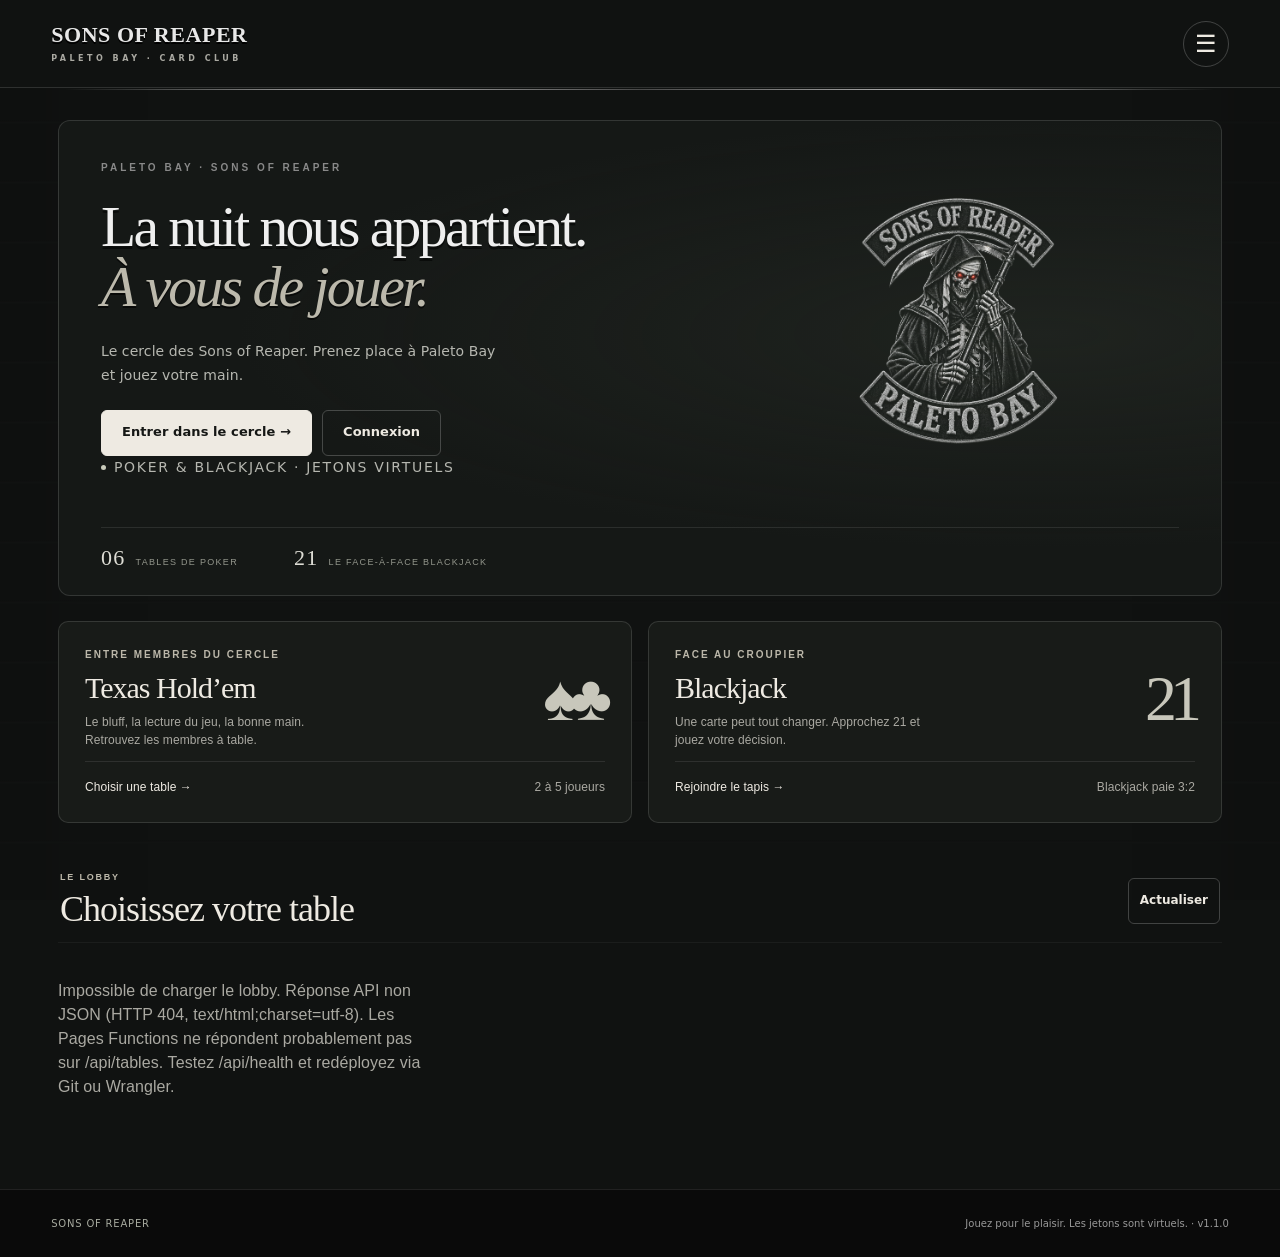
==== commit ccc6f5c6: "Ajoute le blackjack transactionnel et rafraîchit le club SOR (1.1.0) Conserve les comptes et le poke" ====
--- a/app/index.html
+++ b/app/index.html
@@ -1,23 +1,25 @@
 <!doctype html>
-<html lang="fr">
+<html lang="fr" data-sor-build="1.1.0-sor-blackjack">
 <head>
 <meta charset="utf-8"><meta name="viewport" content="width=device-width,initial-scale=1">
-<meta name="theme-color" content="#09090b"><meta name="mobile-web-app-capable" content="yes"><meta name="apple-mobile-web-app-capable" content="yes"><meta name="apple-mobile-web-app-status-bar-style" content="black-translucent"><meta name="apple-mobile-web-app-title" content="Sons of Reaper"><link rel="manifest" href="./manifest.webmanifest"><title>Sons of Reaper — Poker en ligne</title>
+<meta name="theme-color" content="#09090b"><meta name="mobile-web-app-capable" content="yes"><meta name="apple-mobile-web-app-capable" content="yes"><meta name="apple-mobile-web-app-status-bar-style" content="black-translucent"><meta name="apple-mobile-web-app-title" content="Sons of Reaper"><link rel="manifest" href="./manifest.webmanifest"><title>Sons of Reaper — Poker & Blackjack</title>
 <meta name="description" content="Entrez au Sons of Reaper : retrouvez vos amis autour des tables de poker Texas Hold’em. Créez votre compte, prenez place et jouez avec des jetons virtuels.">
 <meta property="og:type" content="website">
 <meta property="og:site_name" content="Sons of Reaper">
-<meta property="og:title" content="SONS OF REAPER — Poker en ligne">
+<meta property="og:title" content="SONS OF REAPER — Poker & Blackjack">
 <meta property="og:description" content="Prenez place. Jouez votre main. Retrouvez l’ambiance du club autour des tables de poker en ligne.">
 <meta name="twitter:card" content="summary_large_image">
-<meta name="twitter:title" content="SONS OF REAPER — Poker en ligne">
+<meta name="twitter:title" content="SONS OF REAPER — Poker & Blackjack">
 <meta name="twitter:description" content="Prenez place. Jouez votre main. Poker Texas Hold’em dans l’ambiance du club.">
-<link rel="stylesheet" href="./style.css?v=sor-1.0.0">
-<link rel="stylesheet" href="./sor-theme.css?v=sor-1.0.0">
+<link rel="stylesheet" href="./style.css?v=sor-1.1.0">
+<link rel="stylesheet" href="./sor-theme.css?v=sor-1.1.0">
+<link rel="stylesheet" href="./club-ui.css?v=sor-1.1.0">
 </head>
-<body>
-<header class="top"><div class="top-left"><a class="brand" href="./index.html"><span class="sor-wordmark"><strong>SONS OF REAPER</strong><small>PALETO BAY · POKER CLUB</small></span><span class="brand-subtitle"><small>CLUB · TEXAS HOLD’EM</small></span></a></div><div class="top-right"><div id="accountBar" class="hidden"></div><div class="nav-menu-wrap"><button id="menuToggle" class="menu-toggle" type="button" aria-label="Ouvrir le menu" aria-expanded="false">☰</button><nav id="siteMenu" class="site-menu hidden" aria-label="Menu principal"></nav></div></div></header>
+<body class="lobby-page">
+<header class="top"><div class="top-left"><a class="brand" href="./index.html"><span class="sor-wordmark"><strong>SONS OF REAPER</strong><small>PALETO BAY · CARD CLUB</small></span><span class="brand-subtitle"><small>CLUB · POKER & BLACKJACK</small></span></a></div><div class="top-right"><div id="accountBar" class="hidden"></div><div class="nav-menu-wrap"><button id="menuToggle" class="menu-toggle" type="button" aria-label="Ouvrir le menu" aria-expanded="false">☰</button><nav id="siteMenu" class="site-menu hidden" aria-label="Menu principal"></nav></div></div></header>
 <main>
-<section class="hero club-hero"><div class="hero-copy"><p class="eyebrow">PALETO BAY · SONS OF REAPER</p><h1>La nuit nous appartient.<br><em>À vous de jouer.</em></h1><p>Le cercle des Sons of Reaper. Prenez place à Paleto Bay et jouez votre main.</p><div class="hero-actions"><span class="live-mark"><i></i> LOBBY OUVERT</span><span class="hero-rule">TEXAS HOLD’EM · JETONS VIRTUELS</span></div></div><div class="hero-emblem hero-official-brand"><img class="sor-reaper" src="./sons-of-reaper.png" alt="Sons of Reaper — faucheuse noire et argent, yeux rouges, Paleto Bay"></div><div class="hero-stats"><span><b>06</b> tables du cercle</span><span><b>02–05</b> joueurs par table</span></div></section>
+<section class="hero club-hero"><div class="hero-copy"><p class="eyebrow">PALETO BAY · SONS OF REAPER</p><h1>La nuit nous appartient.<br><em>À vous de jouer.</em></h1><p>Le cercle des Sons of Reaper. Prenez place à Paleto Bay et jouez votre main.</p><div class="hero-actions"><a class="button" href="#jeux">Entrer dans le cercle →</a><button class="button ghost" type="button" data-open="login">Connexion</button></div><p class="hero-note">POKER & BLACKJACK · JETONS VIRTUELS</p></div><div class="hero-emblem hero-official-brand"><img class="sor-reaper" src="./sons-of-reaper.png" alt="Sons of Reaper — faucheuse noire et argent, yeux rouges, Paleto Bay"></div><div class="hero-stats"><span><b>06</b> tables de poker</span><span><b>21</b> le face-à-face blackjack</span></div></section>
+<section class="game-choice-grid" id="jeux" aria-label="Choisissez votre jeu"><a class="game-choice" href="#tables"><div><p class="eyebrow">ENTRE MEMBRES DU CERCLE</p><h2>Texas Hold’em</h2><p>Le bluff, la lecture du jeu, la bonne main. Retrouvez les membres à table.</p></div><span class="game-choice-mark" aria-hidden="true">♠♣</span><span class="game-choice-link">Choisir une table → <b>2 à 5 joueurs</b></span></a><a class="game-choice" href="./blackjack.html"><div><p class="eyebrow">FACE AU CROUPIER</p><h2>Blackjack</h2><p>Une carte peut tout changer. Approchez 21 et jouez votre décision.</p></div><span class="game-choice-mark" aria-hidden="true">21</span><span class="game-choice-link">Rejoindre le tapis → <b>Blackjack paie 3:2</b></span></a></section>
 <div id="notice" role="status"></div>
 
 <div class="section-head lobby-head"><div><p class="eyebrow">LE LOBBY</p><h2>Choisissez votre table</h2></div><div style="display:flex;gap:.6rem;flex-wrap:wrap"><button class="button ghost" id="refreshBtn" type="button">Actualiser</button></div></div>
@@ -25,9 +27,9 @@
 <section id="tablePanel" class="panel hidden"><div class="section-head"><div><p class="eyebrow">VOTRE PLACE</p><h2 id="tableTitle">Table</h2></div><button class="button ghost" id="leaveBtn">Quitter la table</button></div><div id="gameInfo"></div><div id="gameControls"></div></section>
 
 </main>
-<footer>SONS OF REAPER <span>Jouez pour le plaisir. Les jetons sont virtuels.</span></footer>
+<footer>SONS OF REAPER <span>Jouez pour le plaisir. Les jetons sont virtuels. · v1.1.0</span></footer>
 
-<dialog id="authDialog"><form id="authForm" method="dialog"><button class="close" aria-label="Fermer">×</button><p class="eyebrow" id="authEyebrow">LE CLUB</p><h2 id="authTitle">Connexion</h2><label>Nom d’utilisateur<input name="username" minlength="3" maxlength="24" autocomplete="username" required></label><label>Mot de passe<input name="password" type="password" autocomplete="current-password" required></label><button class="button wide" id="authSubmit" type="submit">Connexion</button><p class="muted tiny" id="authSwitch"></p></form></dialog>
+<dialog id="authDialog"><form id="authForm" method="dialog"><button type="button" class="close" aria-label="Fermer">×</button><p class="eyebrow" id="authEyebrow">LE CLUB</p><h2 id="authTitle">Connexion</h2><label>Nom d’utilisateur<input name="username" minlength="3" maxlength="24" autocomplete="username" autocapitalize="none" autocorrect="off" required></label><label>Mot de passe<input name="password" type="password" autocomplete="current-password" minlength="1" maxlength="128" required></label><p id="authError" class="auth-error" role="alert" aria-live="assertive" hidden></p><button class="button wide" id="authSubmit" type="submit">Connexion</button><button type="button" class="muted tiny auth-switch" id="authSwitch"></button></form></dialog>
 <dialog id="profileDialog" class="profile-dialog"><div class="profile-modal-head"><div><p class="eyebrow">VOTRE COMPTE</p><h2>Mon profil</h2></div><button class="close" id="closeProfile" aria-label="Fermer">×</button></div><div class="profile-avatar-preview" aria-label="Photo de profil"><img id="profileAvatarImage" alt="Photo de profil" hidden><span id="profileAvatarFallback">?</span></div><div class="profile-balance-card"><span class="profile-balance-label">SOLDE ACTUEL</span><strong id="balanceText">0 jeton</strong><p>Pour créditer votre compte, contactez un responsable du club.</p></div><form id="profileForm" class="profile-grid"><label>Nom d’utilisateur<input name="username" minlength="3" maxlength="24" required></label><label>Lien de photo de profil<input name="avatar" type="url" placeholder="https://…"></label><p class="muted tiny">Collez un lien direct vers votre image (par exemple une image hébergée ou votre visuel FiveM). Formats image courants recommandés.</p><button class="button wide" type="submit">Enregistrer le profil</button></form><details class="password-settings"><summary>Modifier le mot de passe</summary><form id="passwordForm" class="profile-grid"><label>Mot de passe actuel<input name="currentPassword" type="password" autocomplete="current-password" required></label><label>Nouveau mot de passe<input name="newPassword" type="password" autocomplete="new-password" minlength="1" maxlength="128" required></label><label>Confirmer le nouveau mot de passe<input name="confirmPassword" type="password" autocomplete="new-password" minlength="1" maxlength="128" required></label><button class="button wide" type="submit">Changer le mot de passe</button></form></details><button class="button ghost wide" id="logoutBtn" type="button">Déconnexion</button></dialog>
-<script src="./app.js?v=sor-1.0.0" defer></script>
-<script src="./sw-register.js?v=sor-1.0.0" defer></script></body></html>+<script src="./app.js?v=sor-1.1.0" defer></script>
+<script src="./sw-register.js?v=sor-1.1.0" defer></script></body></html>
--- a/app/sor-theme.css
+++ b/app/sor-theme.css
@@ -14,3 +14,9 @@
 @media(prefers-reduced-motion:reduce){*,*:before,*:after{animation:none!important;transition:none!important;scroll-behavior:auto!important}}
 
 .sor-reaper{display:block;width:100%;height:auto;max-height:360px;object-fit:contain;mix-blend-mode:screen}.hero-emblem.hero-official-brand{width:clamp(220px,30vw,340px)}@media(max-width:520px){.hero-emblem.hero-official-brand{width:240px}.sor-reaper{max-height:240px}}
+
+/* Connexion : erreurs et progression dans la fenêtre active. */
+#authDialog{max-height:calc(100dvh - 32px);overflow-y:auto;overscroll-behavior:contain}
+#authDialog .auth-error{margin:12px 0 0;padding:12px;border:1px solid #888;border-radius:4px;color:#f2f2f2;background:#ffffff0a;font:14px/1.5 Arial,sans-serif;overflow-wrap:anywhere}
+#authDialog .auth-switch{min-height:44px;border:0;background:none;padding:12px 0;margin-top:8px;text-align:left;color:var(--muted);font-family:inherit;line-height:1.5;cursor:pointer}
+#authDialog button:disabled{opacity:.65;cursor:wait}
--- a/app/club-ui.css
+++ b/app/club-ui.css
@@ -0,0 +1,17 @@
+/* Card club SOR 1.1 — noir, ivoire et argent. Aucun chargement externe. */
+:root{--club-paper:#eeeae2;--club-ink:#111312;--club-muted:#aaa9a2;--club-line:#ffffff20}
+body{background:#101211;color:var(--club-paper);font-family:Arial,Helvetica,sans-serif;line-height:1.5}
+*,*:before,*:after{box-sizing:border-box}a,button,input,summary{-webkit-tap-highlight-color:transparent}button,a.button,summary{touch-action:manipulation}button:focus-visible,a:focus-visible,input:focus-visible,summary:focus-visible{outline:2px solid #f1e9d6;outline-offset:4px}
+[hidden]{display:none!important}.top{min-height:88px;padding:18px clamp(16px,4vw,60px);background:#101211;border-bottom:1px solid var(--club-line);box-shadow:none;gap:18px}.top .brand{min-width:0}.sor-wordmark strong{font-size:22px;letter-spacing:.025em}.sor-wordmark small{font-size:8px;letter-spacing:3.5px;color:#aaa9a2}.menu-toggle{width:46px;height:46px;border:1px solid #ffffff35;border-radius:50%;background:transparent;color:var(--club-paper)}
+main{max-width:1220px;padding-left:28px;padding-right:28px}.eyebrow{color:#bcb8aa;letter-spacing:.2em;font-size:10px;font-weight:700}.muted{color:#aaa9a2}h1,h2,h3{color:var(--club-paper)}.button,.button:not(.ghost){display:inline-flex;justify-content:center;align-items:center;gap:8px;min-height:46px;padding:12px 20px;background:var(--club-paper);color:#151715;border:1px solid var(--club-paper);border-radius:6px;font-size:13px;font-weight:700;line-height:1.3;box-shadow:none;text-decoration:none;transition:background .15s ease,transform .15s ease}.button:hover{background:#fffdf6;color:#121412;transform:translateY(-1px)}.button.ghost{background:transparent;color:var(--club-paper);border-color:#ffffff35;box-shadow:none}.button.ghost:hover{background:#ffffff0b;border-color:#ffffff70}.button:disabled{opacity:.45;transform:none;cursor:not-allowed}.button.wide{width:100%}.tiny{font-size:12px}.site-menu{background:#1b1d1b;border:1px solid #ffffff30;border-radius:10px;box-shadow:0 14px 40px #0007}.site-menu a,.site-menu button{min-height:44px}.site-menu .menu-account{color:var(--club-paper)}
+.lobby-page .club-hero{display:grid;grid-template-columns:1.4fr 1fr;align-items:center;min-height:425px;margin:32px 0 25px;padding:40px 42px 24px;overflow:hidden;border:1px solid #ffffff21;border-radius:12px;background:radial-gradient(ellipse at 85% 45%,#32383055,transparent 58%),#151816;box-shadow:none}.lobby-page .club-hero:before,.lobby-page .club-hero:after{display:none}.club-hero .hero-copy{position:relative;z-index:1}.lobby-page .club-hero h1{max-width:650px;font-family:Georgia,serif;font-size:clamp(38px,4.5vw,64px);font-weight:400;line-height:1.05;letter-spacing:-.045em;margin:22px 0}.club-hero h1 em{font-weight:400;font-style:italic;color:#bcb9ac}.club-hero .hero-copy>p:not(.eyebrow){max-width:410px;color:#b6b7b0;font-size:14px;line-height:1.7}.lobby-page .hero-official-brand{width:100%;height:285px;min-height:0;display:flex;align-items:center;justify-content:center;background:none;border:0;box-shadow:none}.lobby-page .hero-official-brand img.sor-reaper{width:100%;height:100%;object-fit:contain;filter:none;mix-blend-mode:screen;opacity:.9}.club-hero .hero-actions{margin:22px 0 0;gap:10px;display:flex;flex-wrap:wrap}.hero-note{display:flex;align-items:center;gap:8px;font-size:10px;letter-spacing:.12em;color:#a6aa9f;margin:18px 0 0}.hero-note:before{content:'';width:5px;height:5px;border-radius:50%;background:#c9cbbb}.lobby-page .hero-stats{grid-column:1/-1;display:flex;gap:38px;border-top:1px solid #ffffff18;margin-top:28px;padding:17px 0 0;color:#93968c;font-size:10px;letter-spacing:.1em;position:static}.lobby-page .hero-stats span{display:flex;align-items:baseline;gap:10px;border:0;padding:0}.hero-stats b{color:#deddd5;font:22px Georgia,serif}.game-choice-grid{display:grid;grid-template-columns:1fr 1fr;gap:16px;margin:0 0 48px}.game-choice{position:relative;min-width:0;border:1px solid #ffffff20;border-radius:10px;padding:26px;background:#181b18;display:grid;grid-template-columns:1fr auto;gap:12px 20px;text-decoration:none;color:var(--club-paper);transition:background .2s,border-color .2s}.game-choice:hover{background:#21251f;border-color:#ffffff55}.game-choice .eyebrow{margin:0 0 9px}.game-choice h2{font:30px Georgia,serif;margin:0 0 8px;letter-spacing:-1px}.game-choice p:not(.eyebrow){font-size:12px;color:#aaa9a2;margin:0;max-width:270px}.game-choice-mark{font:64px/.9 Georgia,serif;align-self:center;color:#c8c7bb;letter-spacing:-7px}.game-choice-link{grid-column:1/-1;border-top:1px solid #ffffff18;padding-top:16px;font-size:12px;display:flex;justify-content:space-between}.game-choice-link b{font-weight:400;color:#aaa9a2}.lobby-head{margin-top:24px;margin-bottom:20px}.lobby-head h2{font:36px Georgia,serif;letter-spacing:-1px}.lobby-page .tables{gap:16px;grid-template-columns:repeat(3,minmax(0,1fr))}.lobby-page .table-card{padding:20px;background:#181b18;border:1px solid #ffffff20;border-radius:10px;box-shadow:none}.lobby-page .table-card:before,.lobby-page .table-card:after{display:none}.lobby-page .table-card h3{font:26px Georgia,serif}.lobby-page .table-index,.lobby-page .table-status{font-size:9px;letter-spacing:.08em}.lobby-page .table-status{background:transparent;color:#c4c7bb;border:1px solid #ffffff25}.lobby-page .table-status i{background:#d1d4c7;box-shadow:none}.lobby-page .table-card .mini-table-art{height:112px;opacity:.85;filter:grayscale(1)}.lobby-page .table-card .button{font-size:12px;width:100%;padding-left:9px;padding-right:9px}.lobby-page .table-card-meta{border-color:#ffffff16}.lobby-page #notice:empty{display:none}dialog{max-width:calc(100vw - 28px);background:#1b1e1b;border:1px solid #666960;border-radius:12px;box-shadow:0 30px 100px #0008}dialog::backdrop{background:#000a;backdrop-filter:blur(4px)}dialog h2{font-family:Georgia,serif;font-weight:400}dialog input{background:#111411;color:#f1eee3;border-color:#62645b}footer{border-top:1px solid #ffffff18;color:#a7aa9f;padding:26px clamp(16px,4vw,60px);font-size:10px;letter-spacing:.08em;margin-top:50px}
+.bj-main{max-width:1220px;margin:0 auto;padding-top:30px}.bj-heading{display:flex;justify-content:space-between;align-items:center;gap:20px;margin:0 0 18px}.bj-heading h1{font:clamp(38px,5vw,62px)/1 Georgia,serif;letter-spacing:-2px;margin:12px 0}.title-dot{color:#9b9e90}.bj-heading p{margin:0;font-size:13px}.bj-wallet{text-align:right;min-width:100px}.bj-wallet>span,.bj-wallet small{display:block;font-size:10px;color:#a7aa9d}.bj-wallet strong{display:block;font:36px/1.3 Georgia,serif}.bj-wallet small{font-size:8px;letter-spacing:.12em}.bj-message{min-height:24px;margin:15px 0;font-size:13px;color:#d5d4c7}.bj-layout{display:grid;grid-template-columns:minmax(0,1fr) 302px;gap:22px;align-items:start}.bj-table{position:relative;background:radial-gradient(ellipse at 50% 25%,#3b4436 0,#252e24 60%,#20271f 100%);border:10px solid #292e27;border-radius:18px;outline:1px solid #ffffff25;box-shadow:inset 0 0 0 1px #ffffff20,inset 0 0 55px #0002;min-height:560px;padding:20px 22px;display:flex;flex-direction:column;justify-content:space-between;gap:14px;overflow:hidden}.bj-table-label{display:flex;justify-content:space-between;gap:8px;color:#b2b8a5;font-size:8px;letter-spacing:.17em;border-bottom:1px solid #c0c6b026;padding-bottom:14px}.bj-hand-zone{text-align:center;min-width:0}.bj-hand-label{display:flex;align-items:center;justify-content:center;gap:10px;font-size:9px;letter-spacing:.2em;color:#c0c7b4;margin:10px 0}.bj-score{display:inline-grid;place-items:center;min-width:29px;min-height:24px;padding:2px 5px;border:1px solid #d9decb44;border-radius:4px;font-size:13px;color:#eeeade;letter-spacing:0}.bj-cards{display:flex;align-items:center;justify-content:center;flex-wrap:wrap;gap:8px;min-height:108px;max-width:100%}.bj-empty{font:italic 17px Georgia,serif;color:#b4bca3}.bj-card{position:relative;display:block;flex:0 0 72px;width:72px;height:102px;background:linear-gradient(120deg,#fffdf4,#e7e3d6);color:#242821;border:1px solid #fff9;border-radius:6px;box-shadow:0 5px 10px #0003;text-align:left;overflow:hidden;animation:bj-deal .18s ease-out}.bj-card>b{position:absolute;top:5px;left:6px;font:20px/1 Georgia,serif}.bj-card>b small{display:block;font-size:15px;text-align:center}.bj-card>b:last-child{inset:auto 6px 5px auto;transform:rotate(180deg)}.bj-card>i{position:absolute;inset:0;display:grid;place-items:center;font:32px Georgia,serif;font-style:normal}.bj-card-back{background:repeating-linear-gradient(45deg,#51584b 0 1px,#343c30 1px 6px);border:4px solid #dedfcf;display:grid;place-items:center}.bj-card-back>span{font-size:34px;color:#d4d6c8;border:1px solid #c1c7b76b;width:50px;height:72px;display:grid;place-items:center;border-radius:50%}.bj-table-center{text-align:center;margin:0;color:#b5bda3;opacity:.55}.bj-table-center>span{font-size:16px}.bj-table-center strong{display:block;font:26px Georgia,serif;letter-spacing:.16em;margin:2px}.bj-table-center small{font-size:8px;letter-spacing:.08em}.bj-stake{align-self:center;display:flex;gap:12px;align-items:center;border:1px solid #b7c1a438;border-radius:30px;padding:7px 18px;color:#b1bca0;font-size:8px;letter-spacing:.12em}.bj-stake strong{color:#eeeade;letter-spacing:0;font-size:12px}.bj-controls{border:1px solid #ffffff23;border-radius:12px;background:#191d19;padding:24px;min-width:0}.bj-controls>.eyebrow{margin:0 0 10px}.bj-controls h2{font:27px/1.2 Georgia,serif;margin:0 0 12px}.bj-result{font-size:12px;color:#b9bdaf;min-height:38px;margin-bottom:22px}.bj-controls label{font-size:12px;color:#e0e1d4}.bj-controls label small{display:block;font-size:9px;color:#a7ae9a;margin:5px 0 9px}.bj-bet-input{display:flex;align-items:center;position:relative}.bj-bet-input input{width:100%;background:#111610;border:1px solid #ffffff35;color:#f4f2e7;border-radius:6px;height:48px;padding:10px 70px 10px 13px;font:20px Georgia,serif;min-width:0}.bj-bet-input span{position:absolute;right:30px;font-size:10px;color:#9ba68e;pointer-events:none}.bj-presets{display:grid;grid-template-columns:repeat(4,1fr);gap:6px;margin:10px 0 16px}.bj-presets button{min-height:40px;padding:6px;border:1px solid #ffffff25;border-radius:5px;color:#dadfce;background:transparent;font-size:11px;cursor:pointer}.bj-presets button:hover{background:#ffffff12}.bj-actions{display:grid;grid-template-columns:1fr 1fr;gap:10px}.bj-actions .wide{grid-column:1/-1}.bj-sync{display:block;width:100%;min-height:44px;background:transparent;border:0;color:#b5bca8;font-size:11px;cursor:pointer;margin:8px 0}.bj-rules{border-top:1px solid #ffffff20;padding-top:4px;margin-top:16px}.bj-rules summary{font-size:11px;color:#c3c9b5;cursor:pointer;min-height:44px;display:flex;align-items:center;justify-content:space-between}.bj-rules summary:after{content:'+';font-size:19px}.bj-rules[open] summary:after{content:'−'}.bj-rules p{color:#a9b19b;font-size:12px;line-height:1.65}.bj-history{margin-top:36px}.bj-history .section-head{align-items:end;gap:15px}.bj-history h2{font:27px Georgia,serif;margin:6px 0}.bj-history .eyebrow{margin:0}.bj-history ol{list-style:none;padding:0;display:grid;grid-template-columns:1fr 1fr;gap:0 28px}.bj-history li{display:flex;align-items:center;justify-content:space-between;gap:12px;border-top:1px solid #ffffff20;padding:15px 0;font-size:12px}.bj-history li small{display:block;font-size:10px;color:#9da591;margin-top:3px}.bj-history li strong{font:22px Georgia,serif;white-space:nowrap}#bjRetry{margin-top:12px}#bjAccess{line-height:1.6}
+@keyframes bj-deal{from{opacity:.4;transform:translateY(-5px)}to{opacity:1;transform:none}}
+@media(min-width:1500px){.lobby-page main,.bj-main{max-width:1330px}.lobby-page .club-hero{min-height:460px}.bj-table{min-height:590px}}
+@media(max-width:900px){.lobby-page .club-hero{padding:30px;grid-template-columns:1.35fr 1fr}.lobby-page .hero-official-brand{height:230px}.lobby-page .tables{grid-template-columns:repeat(2,minmax(0,1fr))}.bj-layout{grid-template-columns:minmax(0,1fr) 270px;gap:16px}.bj-controls{padding:18px}.bj-table{padding:16px 12px}}
+@media(max-width:680px){.top{min-height:74px;padding:14px 16px;gap:12px}.sor-wordmark strong{font-size:17px}.sor-wordmark small{font-size:6px;letter-spacing:2.2px}.top>.button{padding:10px 13px;min-height:42px;font-size:11px}main{padding-left:16px;padding-right:16px}.lobby-page .club-hero{grid-template-columns:1fr 110px;padding:22px 20px 16px;min-height:0;margin-top:20px;gap:0}.lobby-page .club-hero h1{font-size:38px;line-height:1.08;margin:17px -100px 14px 0;max-width:260px;position:relative;z-index:2}.lobby-page .hero-official-brand{height:150px;align-self:start;opacity:.45;margin-top:22px}.club-hero .hero-copy>p:not(.eyebrow){font-size:12px;max-width:245px;margin-right:-90px;position:relative;z-index:2}.club-hero .hero-actions{margin:20px -100px 0 0;position:relative;z-index:2}.hero-actions .button{font-size:11px;min-height:44px;padding:10px 15px}.hero-note{font-size:8px;margin-right:-110px}.club-hero .eyebrow{font-size:8px;margin-right:-50px}.lobby-page .hero-stats{gap:22px;margin-top:22px;font-size:8px;padding-top:14px}.hero-stats b{font-size:20px}.game-choice-grid{gap:10px;margin-bottom:30px}.game-choice{padding:17px 14px;display:block}.game-choice h2{font-size:25px;margin:7px 0}.game-choice .eyebrow{font-size:8px;letter-spacing:.09em}.game-choice p:not(.eyebrow){font-size:11px;min-height:51px}.game-choice-mark{display:none}.game-choice-link{margin-top:14px;padding-top:12px;font-size:10px}.game-choice-link b{display:none}.lobby-head h2{font-size:29px}.lobby-head .button{padding:10px 12px;font-size:10px}.lobby-page .tables{gap:12px}.lobby-page .table-card{padding:15px}.lobby-page .table-card h3{font-size:22px}.lobby-page .table-card .mini-table-art{height:85px}.lobby-page .table-card-top{flex-wrap:wrap;gap:6px}.lobby-page .table-card .button{font-size:11px}.lobby-page .table-card-meta{gap:8px}.lobby-page .table-card-meta .seat-dots{gap:4px}.bj-main{padding-top:22px}.bj-heading{gap:12px;margin-bottom:8px}.bj-heading h1{font-size:42px;margin:10px 0}.bj-heading p{font-size:11px;max-width:200px}.bj-heading .eyebrow{font-size:8px}.bj-wallet strong{font-size:29px}.bj-wallet>span{font-size:9px}.bj-wallet small{font-size:7px}.bj-wallet{min-width:82px}.bj-message{font-size:12px;margin:12px 0}.bj-layout{grid-template-columns:1fr;gap:16px}.bj-table{min-height:460px;padding:13px 10px;border-width:7px;border-radius:12px;gap:8px}.bj-table-label{font-size:6px;letter-spacing:.12em;padding-bottom:9px}.bj-cards{gap:5px;min-height:90px}.bj-card{flex-basis:60px;width:60px;height:86px;border-radius:5px}.bj-card>b{font-size:17px;top:4px;left:5px}.bj-card>b:last-child{right:5px;bottom:4px}.bj-card>b small{font-size:12px}.bj-card>i{font-size:26px}.bj-card-back>span{width:42px;height:61px;font-size:26px}.bj-table-center strong{font-size:22px}.bj-table-center small{font-size:6px}.bj-hand-label{font-size:8px;margin:6px 0}.bj-stake{padding:6px 14px}.bj-controls{padding:20px}.bj-controls h2{font-size:27px}.bj-result{min-height:0;margin-bottom:18px}.bj-presets button{min-height:44px}.bj-controls .button{min-height:48px}.bj-history ol{grid-template-columns:1fr}.bj-history .section-head{display:block}.bj-history .section-head>.tiny{display:block;margin-top:10px}footer{display:block;line-height:1.8;padding:22px 16px;font-size:8px;margin-top:32px}footer span{display:block}.game-top{flex-wrap:wrap}.game-top-actions{flex-wrap:wrap}}
+@media(max-width:370px){.lobby-page .tables{grid-template-columns:1fr}.game-choice-grid{grid-template-columns:1fr}.game-choice{display:grid;grid-template-columns:1fr 55px;gap:10px}.game-choice p:not(.eyebrow){min-height:0}.game-choice-mark{display:block;font-size:48px;letter-spacing:-6px}.game-choice-link{margin:0}.bj-heading h1{font-size:36px}.bj-wallet strong{font-size:25px}.bj-heading p{max-width:170px}}
+@media(prefers-reduced-motion:reduce){*,*:before,*:after{animation:none!important;transition:none!important;scroll-behavior:auto!important}}
+
+/* Le titre et les actions restent alignés en petit écran. */
+@media(max-width:680px){.lobby-page .hero-copy{text-align:left}.lobby-page .hero-actions,.lobby-page .hero-stats{justify-content:flex-start}.lobby-page .hero-stats{gap:16px;flex-wrap:nowrap}.lobby-page .hero-stats span{min-width:0;flex:1;gap:7px;margin:0;font-size:7px}.lobby-page .hero-stats b{font-size:20px}.lobby-page .hero-note{display:flex;font-size:8px;line-height:1.6;letter-spacing:.08em;margin-top:14px}.lobby-page .hero-official-brand{mix-blend-mode:screen;opacity:.35}.bj-table{min-height:410px}.bj-table-center strong{font-size:20px}.bj-controls>.eyebrow{margin-bottom:7px}}
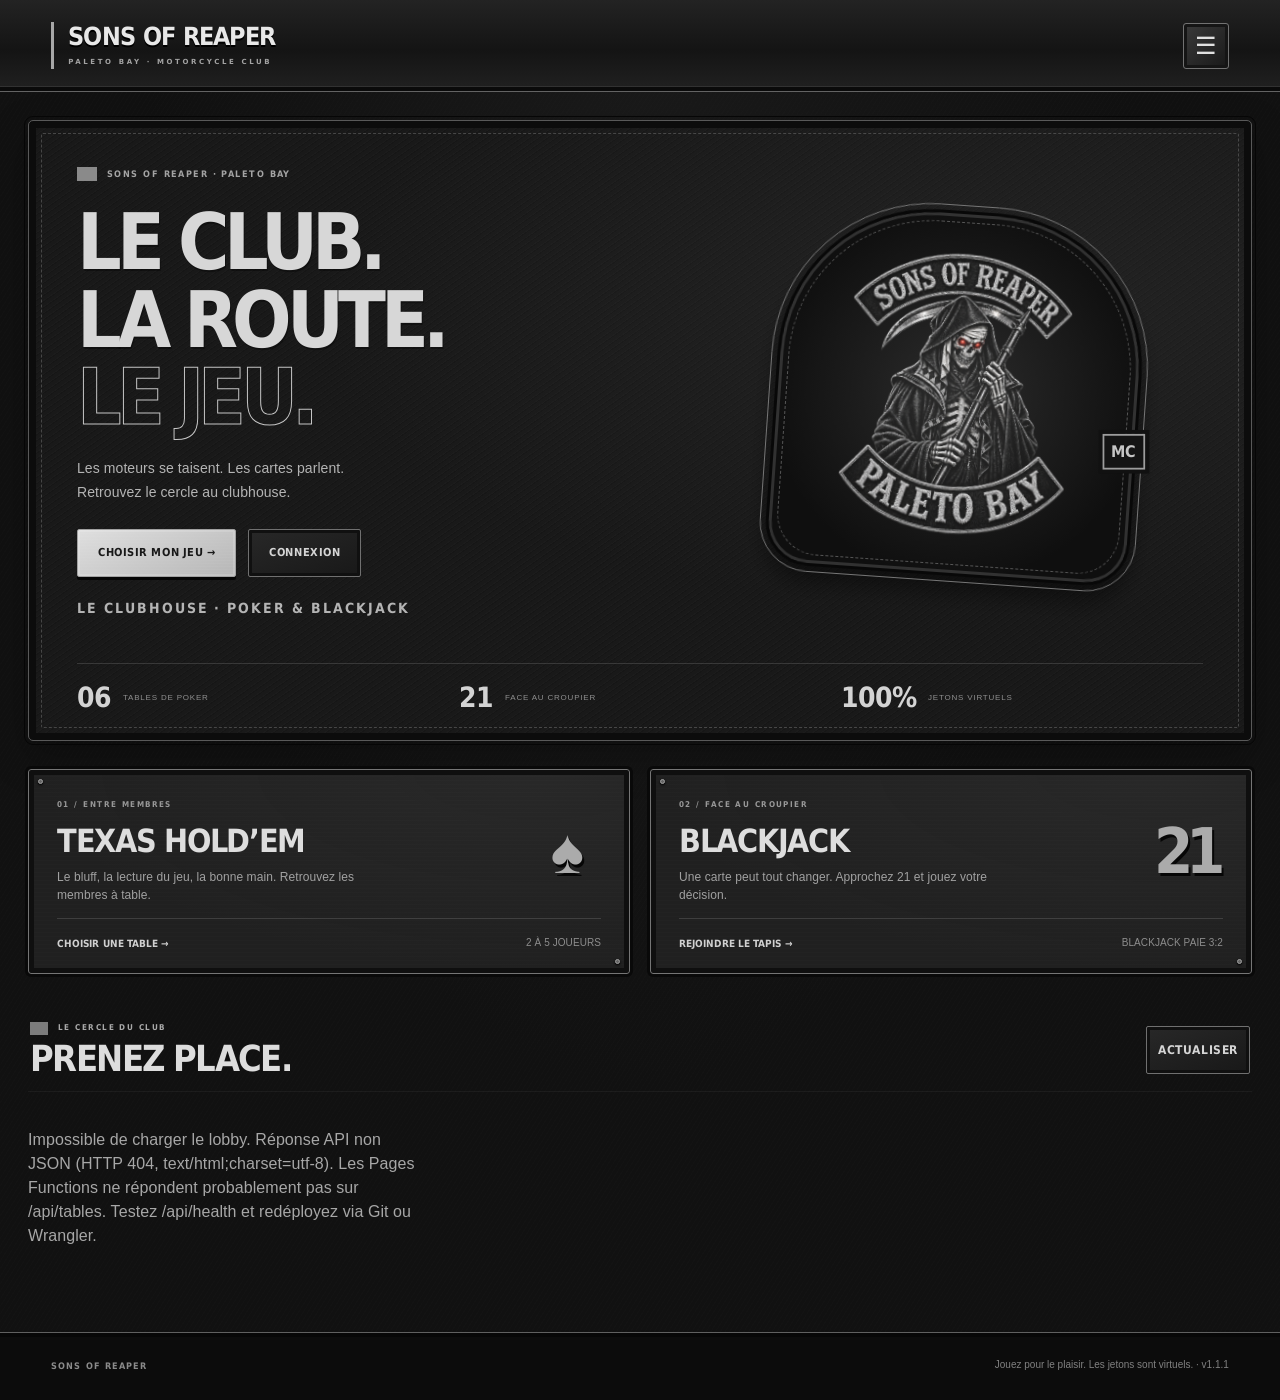
==== commit b34994ac: "Refond le clubhouse SOR dans une esthétique biker (1.1.1) Patch MC, cuir cousu, acier patiné et lett" ====
--- a/app/index.html
+++ b/app/index.html
@@ -1,8 +1,8 @@
 <!doctype html>
-<html lang="fr" data-sor-build="1.1.0-sor-blackjack">
+<html lang="fr" data-sor-build="1.1.1-sor-biker">
 <head>
 <meta charset="utf-8"><meta name="viewport" content="width=device-width,initial-scale=1">
-<meta name="theme-color" content="#09090b"><meta name="mobile-web-app-capable" content="yes"><meta name="apple-mobile-web-app-capable" content="yes"><meta name="apple-mobile-web-app-status-bar-style" content="black-translucent"><meta name="apple-mobile-web-app-title" content="Sons of Reaper"><link rel="manifest" href="./manifest.webmanifest"><title>Sons of Reaper — Poker & Blackjack</title>
+<meta name="theme-color" content="#09090b"><meta name="mobile-web-app-capable" content="yes"><meta name="apple-mobile-web-app-capable" content="yes"><meta name="apple-mobile-web-app-status-bar-style" content="black-translucent"><meta name="apple-mobile-web-app-title" content="Sons of Reaper"><link rel="manifest" href="./manifest.webmanifest"><link rel="preload" href="./club-heading.woff" as="font" type="font/woff" crossorigin><title>Sons of Reaper — Poker & Blackjack</title>
 <meta name="description" content="Entrez au Sons of Reaper : retrouvez vos amis autour des tables de poker Texas Hold’em. Créez votre compte, prenez place et jouez avec des jetons virtuels.">
 <meta property="og:type" content="website">
 <meta property="og:site_name" content="Sons of Reaper">
@@ -11,25 +11,25 @@
 <meta name="twitter:card" content="summary_large_image">
 <meta name="twitter:title" content="SONS OF REAPER — Poker & Blackjack">
 <meta name="twitter:description" content="Prenez place. Jouez votre main. Poker Texas Hold’em dans l’ambiance du club.">
-<link rel="stylesheet" href="./style.css?v=sor-1.1.0">
-<link rel="stylesheet" href="./sor-theme.css?v=sor-1.1.0">
-<link rel="stylesheet" href="./club-ui.css?v=sor-1.1.0">
+<link rel="stylesheet" href="./style.css?v=sor-1.1.1">
+<link rel="stylesheet" href="./sor-theme.css?v=sor-1.1.1">
+<link rel="stylesheet" href="./club-ui.css?v=sor-1.1.1">
 </head>
 <body class="lobby-page">
-<header class="top"><div class="top-left"><a class="brand" href="./index.html"><span class="sor-wordmark"><strong>SONS OF REAPER</strong><small>PALETO BAY · CARD CLUB</small></span><span class="brand-subtitle"><small>CLUB · POKER & BLACKJACK</small></span></a></div><div class="top-right"><div id="accountBar" class="hidden"></div><div class="nav-menu-wrap"><button id="menuToggle" class="menu-toggle" type="button" aria-label="Ouvrir le menu" aria-expanded="false">☰</button><nav id="siteMenu" class="site-menu hidden" aria-label="Menu principal"></nav></div></div></header>
+<header class="top"><div class="top-left"><a class="brand" href="./index.html"><span class="sor-wordmark"><strong>SONS OF REAPER</strong><small>PALETO BAY · MOTORCYCLE CLUB</small></span><span class="brand-subtitle"><small>CLUB · POKER & BLACKJACK</small></span></a></div><div class="top-right"><div id="accountBar" class="hidden"></div><div class="nav-menu-wrap"><button id="menuToggle" class="menu-toggle" type="button" aria-label="Ouvrir le menu" aria-expanded="false">☰</button><nav id="siteMenu" class="site-menu hidden" aria-label="Menu principal"></nav></div></div></header>
 <main>
-<section class="hero club-hero"><div class="hero-copy"><p class="eyebrow">PALETO BAY · SONS OF REAPER</p><h1>La nuit nous appartient.<br><em>À vous de jouer.</em></h1><p>Le cercle des Sons of Reaper. Prenez place à Paleto Bay et jouez votre main.</p><div class="hero-actions"><a class="button" href="#jeux">Entrer dans le cercle →</a><button class="button ghost" type="button" data-open="login">Connexion</button></div><p class="hero-note">POKER & BLACKJACK · JETONS VIRTUELS</p></div><div class="hero-emblem hero-official-brand"><img class="sor-reaper" src="./sons-of-reaper.png" alt="Sons of Reaper — faucheuse noire et argent, yeux rouges, Paleto Bay"></div><div class="hero-stats"><span><b>06</b> tables de poker</span><span><b>21</b> le face-à-face blackjack</span></div></section>
-<section class="game-choice-grid" id="jeux" aria-label="Choisissez votre jeu"><a class="game-choice" href="#tables"><div><p class="eyebrow">ENTRE MEMBRES DU CERCLE</p><h2>Texas Hold’em</h2><p>Le bluff, la lecture du jeu, la bonne main. Retrouvez les membres à table.</p></div><span class="game-choice-mark" aria-hidden="true">♠♣</span><span class="game-choice-link">Choisir une table → <b>2 à 5 joueurs</b></span></a><a class="game-choice" href="./blackjack.html"><div><p class="eyebrow">FACE AU CROUPIER</p><h2>Blackjack</h2><p>Une carte peut tout changer. Approchez 21 et jouez votre décision.</p></div><span class="game-choice-mark" aria-hidden="true">21</span><span class="game-choice-link">Rejoindre le tapis → <b>Blackjack paie 3:2</b></span></a></section>
+<section class="hero club-hero"><div class="hero-copy"><p class="eyebrow">SONS OF REAPER · PALETO BAY</p><h1><span>LE CLUB.</span><span>LA ROUTE.</span><span class="biker-outline">LE JEU.</span></h1><p class="biker-intro">Les moteurs se taisent. Les cartes parlent.<br>Retrouvez le cercle au clubhouse.</p><div class="hero-actions"><a class="button" href="#jeux">Choisir mon jeu →</a><button class="button ghost" type="button" data-open="login">Connexion</button></div><p class="hero-note">LE CLUBHOUSE · POKER & BLACKJACK</p></div><div class="hero-emblem hero-official-brand"><span class="patch-tab" aria-hidden="true">MC</span><img class="sor-reaper" src="./sons-of-reaper.png" alt="Sons of Reaper — faucheuse noire et argent, yeux rouges, Paleto Bay"></div><div class="hero-stats"><span><b>06</b> tables de poker</span><span><b>21</b> face au croupier</span><span><b>100%</b> jetons virtuels</span></div></section>
+<section class="game-choice-grid" id="jeux" aria-label="Choisissez votre jeu"><a class="game-choice" href="#tables"><div><p class="eyebrow">01 / ENTRE MEMBRES</p><h2>Texas Hold’em</h2><p>Le bluff, la lecture du jeu, la bonne main. Retrouvez les membres à table.</p></div><span class="game-choice-mark" aria-hidden="true">♠</span><span class="game-choice-link">Choisir une table → <b>2 à 5 joueurs</b></span></a><a class="game-choice" href="./blackjack.html"><div><p class="eyebrow">02 / FACE AU CROUPIER</p><h2>Blackjack</h2><p>Une carte peut tout changer. Approchez 21 et jouez votre décision.</p></div><span class="game-choice-mark" aria-hidden="true">21</span><span class="game-choice-link">Rejoindre le tapis → <b>Blackjack paie 3:2</b></span></a></section>
 <div id="notice" role="status"></div>
 
-<div class="section-head lobby-head"><div><p class="eyebrow">LE LOBBY</p><h2>Choisissez votre table</h2></div><div style="display:flex;gap:.6rem;flex-wrap:wrap"><button class="button ghost" id="refreshBtn" type="button">Actualiser</button></div></div>
+<div class="section-head lobby-head"><div><p class="eyebrow">LE CERCLE DU CLUB</p><h2>PRENEZ PLACE.</h2></div><div style="display:flex;gap:.6rem;flex-wrap:wrap"><button class="button ghost" id="refreshBtn" type="button">Actualiser</button></div></div>
 <section id="tables" class="tables" aria-label="Tables de poker"><div class="loading">Chargement des tables…</div></section>
 <section id="tablePanel" class="panel hidden"><div class="section-head"><div><p class="eyebrow">VOTRE PLACE</p><h2 id="tableTitle">Table</h2></div><button class="button ghost" id="leaveBtn">Quitter la table</button></div><div id="gameInfo"></div><div id="gameControls"></div></section>
 
 </main>
-<footer>SONS OF REAPER <span>Jouez pour le plaisir. Les jetons sont virtuels. · v1.1.0</span></footer>
+<footer>SONS OF REAPER <span>Jouez pour le plaisir. Les jetons sont virtuels. · v1.1.1</span></footer>
 
 <dialog id="authDialog"><form id="authForm" method="dialog"><button type="button" class="close" aria-label="Fermer">×</button><p class="eyebrow" id="authEyebrow">LE CLUB</p><h2 id="authTitle">Connexion</h2><label>Nom d’utilisateur<input name="username" minlength="3" maxlength="24" autocomplete="username" autocapitalize="none" autocorrect="off" required></label><label>Mot de passe<input name="password" type="password" autocomplete="current-password" minlength="1" maxlength="128" required></label><p id="authError" class="auth-error" role="alert" aria-live="assertive" hidden></p><button class="button wide" id="authSubmit" type="submit">Connexion</button><button type="button" class="muted tiny auth-switch" id="authSwitch"></button></form></dialog>
 <dialog id="profileDialog" class="profile-dialog"><div class="profile-modal-head"><div><p class="eyebrow">VOTRE COMPTE</p><h2>Mon profil</h2></div><button class="close" id="closeProfile" aria-label="Fermer">×</button></div><div class="profile-avatar-preview" aria-label="Photo de profil"><img id="profileAvatarImage" alt="Photo de profil" hidden><span id="profileAvatarFallback">?</span></div><div class="profile-balance-card"><span class="profile-balance-label">SOLDE ACTUEL</span><strong id="balanceText">0 jeton</strong><p>Pour créditer votre compte, contactez un responsable du club.</p></div><form id="profileForm" class="profile-grid"><label>Nom d’utilisateur<input name="username" minlength="3" maxlength="24" required></label><label>Lien de photo de profil<input name="avatar" type="url" placeholder="https://…"></label><p class="muted tiny">Collez un lien direct vers votre image (par exemple une image hébergée ou votre visuel FiveM). Formats image courants recommandés.</p><button class="button wide" type="submit">Enregistrer le profil</button></form><details class="password-settings"><summary>Modifier le mot de passe</summary><form id="passwordForm" class="profile-grid"><label>Mot de passe actuel<input name="currentPassword" type="password" autocomplete="current-password" required></label><label>Nouveau mot de passe<input name="newPassword" type="password" autocomplete="new-password" minlength="1" maxlength="128" required></label><label>Confirmer le nouveau mot de passe<input name="confirmPassword" type="password" autocomplete="new-password" minlength="1" maxlength="128" required></label><button class="button wide" type="submit">Changer le mot de passe</button></form></details><button class="button ghost wide" id="logoutBtn" type="button">Déconnexion</button></dialog>
-<script src="./app.js?v=sor-1.1.0" defer></script>
-<script src="./sw-register.js?v=sor-1.1.0" defer></script></body></html>+<script src="./app.js?v=sor-1.1.1" defer></script>
+<script src="./sw-register.js?v=sor-1.1.1" defer></script></body></html>
--- a/app/club-ui.css
+++ b/app/club-ui.css
@@ -1,11 +1,12 @@
 /* Card club SOR 1.1 — noir, ivoire et argent. Aucun chargement externe. */
-:root{--club-paper:#eeeae2;--club-ink:#111312;--club-muted:#aaa9a2;--club-line:#ffffff20}
-body{background:#101211;color:var(--club-paper);font-family:Arial,Helvetica,sans-serif;line-height:1.5}
-*,*:before,*:after{box-sizing:border-box}a,button,input,summary{-webkit-tap-highlight-color:transparent}button,a.button,summary{touch-action:manipulation}button:focus-visible,a:focus-visible,input:focus-visible,summary:focus-visible{outline:2px solid #f1e9d6;outline-offset:4px}
-[hidden]{display:none!important}.top{min-height:88px;padding:18px clamp(16px,4vw,60px);background:#101211;border-bottom:1px solid var(--club-line);box-shadow:none;gap:18px}.top .brand{min-width:0}.sor-wordmark strong{font-size:22px;letter-spacing:.025em}.sor-wordmark small{font-size:8px;letter-spacing:3.5px;color:#aaa9a2}.menu-toggle{width:46px;height:46px;border:1px solid #ffffff35;border-radius:50%;background:transparent;color:var(--club-paper)}
-main{max-width:1220px;padding-left:28px;padding-right:28px}.eyebrow{color:#bcb8aa;letter-spacing:.2em;font-size:10px;font-weight:700}.muted{color:#aaa9a2}h1,h2,h3{color:var(--club-paper)}.button,.button:not(.ghost){display:inline-flex;justify-content:center;align-items:center;gap:8px;min-height:46px;padding:12px 20px;background:var(--club-paper);color:#151715;border:1px solid var(--club-paper);border-radius:6px;font-size:13px;font-weight:700;line-height:1.3;box-shadow:none;text-decoration:none;transition:background .15s ease,transform .15s ease}.button:hover{background:#fffdf6;color:#121412;transform:translateY(-1px)}.button.ghost{background:transparent;color:var(--club-paper);border-color:#ffffff35;box-shadow:none}.button.ghost:hover{background:#ffffff0b;border-color:#ffffff70}.button:disabled{opacity:.45;transform:none;cursor:not-allowed}.button.wide{width:100%}.tiny{font-size:12px}.site-menu{background:#1b1d1b;border:1px solid #ffffff30;border-radius:10px;box-shadow:0 14px 40px #0007}.site-menu a,.site-menu button{min-height:44px}.site-menu .menu-account{color:var(--club-paper)}
-.lobby-page .club-hero{display:grid;grid-template-columns:1.4fr 1fr;align-items:center;min-height:425px;margin:32px 0 25px;padding:40px 42px 24px;overflow:hidden;border:1px solid #ffffff21;border-radius:12px;background:radial-gradient(ellipse at 85% 45%,#32383055,transparent 58%),#151816;box-shadow:none}.lobby-page .club-hero:before,.lobby-page .club-hero:after{display:none}.club-hero .hero-copy{position:relative;z-index:1}.lobby-page .club-hero h1{max-width:650px;font-family:Georgia,serif;font-size:clamp(38px,4.5vw,64px);font-weight:400;line-height:1.05;letter-spacing:-.045em;margin:22px 0}.club-hero h1 em{font-weight:400;font-style:italic;color:#bcb9ac}.club-hero .hero-copy>p:not(.eyebrow){max-width:410px;color:#b6b7b0;font-size:14px;line-height:1.7}.lobby-page .hero-official-brand{width:100%;height:285px;min-height:0;display:flex;align-items:center;justify-content:center;background:none;border:0;box-shadow:none}.lobby-page .hero-official-brand img.sor-reaper{width:100%;height:100%;object-fit:contain;filter:none;mix-blend-mode:screen;opacity:.9}.club-hero .hero-actions{margin:22px 0 0;gap:10px;display:flex;flex-wrap:wrap}.hero-note{display:flex;align-items:center;gap:8px;font-size:10px;letter-spacing:.12em;color:#a6aa9f;margin:18px 0 0}.hero-note:before{content:'';width:5px;height:5px;border-radius:50%;background:#c9cbbb}.lobby-page .hero-stats{grid-column:1/-1;display:flex;gap:38px;border-top:1px solid #ffffff18;margin-top:28px;padding:17px 0 0;color:#93968c;font-size:10px;letter-spacing:.1em;position:static}.lobby-page .hero-stats span{display:flex;align-items:baseline;gap:10px;border:0;padding:0}.hero-stats b{color:#deddd5;font:22px Georgia,serif}.game-choice-grid{display:grid;grid-template-columns:1fr 1fr;gap:16px;margin:0 0 48px}.game-choice{position:relative;min-width:0;border:1px solid #ffffff20;border-radius:10px;padding:26px;background:#181b18;display:grid;grid-template-columns:1fr auto;gap:12px 20px;text-decoration:none;color:var(--club-paper);transition:background .2s,border-color .2s}.game-choice:hover{background:#21251f;border-color:#ffffff55}.game-choice .eyebrow{margin:0 0 9px}.game-choice h2{font:30px Georgia,serif;margin:0 0 8px;letter-spacing:-1px}.game-choice p:not(.eyebrow){font-size:12px;color:#aaa9a2;margin:0;max-width:270px}.game-choice-mark{font:64px/.9 Georgia,serif;align-self:center;color:#c8c7bb;letter-spacing:-7px}.game-choice-link{grid-column:1/-1;border-top:1px solid #ffffff18;padding-top:16px;font-size:12px;display:flex;justify-content:space-between}.game-choice-link b{font-weight:400;color:#aaa9a2}.lobby-head{margin-top:24px;margin-bottom:20px}.lobby-head h2{font:36px Georgia,serif;letter-spacing:-1px}.lobby-page .tables{gap:16px;grid-template-columns:repeat(3,minmax(0,1fr))}.lobby-page .table-card{padding:20px;background:#181b18;border:1px solid #ffffff20;border-radius:10px;box-shadow:none}.lobby-page .table-card:before,.lobby-page .table-card:after{display:none}.lobby-page .table-card h3{font:26px Georgia,serif}.lobby-page .table-index,.lobby-page .table-status{font-size:9px;letter-spacing:.08em}.lobby-page .table-status{background:transparent;color:#c4c7bb;border:1px solid #ffffff25}.lobby-page .table-status i{background:#d1d4c7;box-shadow:none}.lobby-page .table-card .mini-table-art{height:112px;opacity:.85;filter:grayscale(1)}.lobby-page .table-card .button{font-size:12px;width:100%;padding-left:9px;padding-right:9px}.lobby-page .table-card-meta{border-color:#ffffff16}.lobby-page #notice:empty{display:none}dialog{max-width:calc(100vw - 28px);background:#1b1e1b;border:1px solid #666960;border-radius:12px;box-shadow:0 30px 100px #0008}dialog::backdrop{background:#000a;backdrop-filter:blur(4px)}dialog h2{font-family:Georgia,serif;font-weight:400}dialog input{background:#111411;color:#f1eee3;border-color:#62645b}footer{border-top:1px solid #ffffff18;color:#a7aa9f;padding:26px clamp(16px,4vw,60px);font-size:10px;letter-spacing:.08em;margin-top:50px}
-.bj-main{max-width:1220px;margin:0 auto;padding-top:30px}.bj-heading{display:flex;justify-content:space-between;align-items:center;gap:20px;margin:0 0 18px}.bj-heading h1{font:clamp(38px,5vw,62px)/1 Georgia,serif;letter-spacing:-2px;margin:12px 0}.title-dot{color:#9b9e90}.bj-heading p{margin:0;font-size:13px}.bj-wallet{text-align:right;min-width:100px}.bj-wallet>span,.bj-wallet small{display:block;font-size:10px;color:#a7aa9d}.bj-wallet strong{display:block;font:36px/1.3 Georgia,serif}.bj-wallet small{font-size:8px;letter-spacing:.12em}.bj-message{min-height:24px;margin:15px 0;font-size:13px;color:#d5d4c7}.bj-layout{display:grid;grid-template-columns:minmax(0,1fr) 302px;gap:22px;align-items:start}.bj-table{position:relative;background:radial-gradient(ellipse at 50% 25%,#3b4436 0,#252e24 60%,#20271f 100%);border:10px solid #292e27;border-radius:18px;outline:1px solid #ffffff25;box-shadow:inset 0 0 0 1px #ffffff20,inset 0 0 55px #0002;min-height:560px;padding:20px 22px;display:flex;flex-direction:column;justify-content:space-between;gap:14px;overflow:hidden}.bj-table-label{display:flex;justify-content:space-between;gap:8px;color:#b2b8a5;font-size:8px;letter-spacing:.17em;border-bottom:1px solid #c0c6b026;padding-bottom:14px}.bj-hand-zone{text-align:center;min-width:0}.bj-hand-label{display:flex;align-items:center;justify-content:center;gap:10px;font-size:9px;letter-spacing:.2em;color:#c0c7b4;margin:10px 0}.bj-score{display:inline-grid;place-items:center;min-width:29px;min-height:24px;padding:2px 5px;border:1px solid #d9decb44;border-radius:4px;font-size:13px;color:#eeeade;letter-spacing:0}.bj-cards{display:flex;align-items:center;justify-content:center;flex-wrap:wrap;gap:8px;min-height:108px;max-width:100%}.bj-empty{font:italic 17px Georgia,serif;color:#b4bca3}.bj-card{position:relative;display:block;flex:0 0 72px;width:72px;height:102px;background:linear-gradient(120deg,#fffdf4,#e7e3d6);color:#242821;border:1px solid #fff9;border-radius:6px;box-shadow:0 5px 10px #0003;text-align:left;overflow:hidden;animation:bj-deal .18s ease-out}.bj-card>b{position:absolute;top:5px;left:6px;font:20px/1 Georgia,serif}.bj-card>b small{display:block;font-size:15px;text-align:center}.bj-card>b:last-child{inset:auto 6px 5px auto;transform:rotate(180deg)}.bj-card>i{position:absolute;inset:0;display:grid;place-items:center;font:32px Georgia,serif;font-style:normal}.bj-card-back{background:repeating-linear-gradient(45deg,#51584b 0 1px,#343c30 1px 6px);border:4px solid #dedfcf;display:grid;place-items:center}.bj-card-back>span{font-size:34px;color:#d4d6c8;border:1px solid #c1c7b76b;width:50px;height:72px;display:grid;place-items:center;border-radius:50%}.bj-table-center{text-align:center;margin:0;color:#b5bda3;opacity:.55}.bj-table-center>span{font-size:16px}.bj-table-center strong{display:block;font:26px Georgia,serif;letter-spacing:.16em;margin:2px}.bj-table-center small{font-size:8px;letter-spacing:.08em}.bj-stake{align-self:center;display:flex;gap:12px;align-items:center;border:1px solid #b7c1a438;border-radius:30px;padding:7px 18px;color:#b1bca0;font-size:8px;letter-spacing:.12em}.bj-stake strong{color:#eeeade;letter-spacing:0;font-size:12px}.bj-controls{border:1px solid #ffffff23;border-radius:12px;background:#191d19;padding:24px;min-width:0}.bj-controls>.eyebrow{margin:0 0 10px}.bj-controls h2{font:27px/1.2 Georgia,serif;margin:0 0 12px}.bj-result{font-size:12px;color:#b9bdaf;min-height:38px;margin-bottom:22px}.bj-controls label{font-size:12px;color:#e0e1d4}.bj-controls label small{display:block;font-size:9px;color:#a7ae9a;margin:5px 0 9px}.bj-bet-input{display:flex;align-items:center;position:relative}.bj-bet-input input{width:100%;background:#111610;border:1px solid #ffffff35;color:#f4f2e7;border-radius:6px;height:48px;padding:10px 70px 10px 13px;font:20px Georgia,serif;min-width:0}.bj-bet-input span{position:absolute;right:30px;font-size:10px;color:#9ba68e;pointer-events:none}.bj-presets{display:grid;grid-template-columns:repeat(4,1fr);gap:6px;margin:10px 0 16px}.bj-presets button{min-height:40px;padding:6px;border:1px solid #ffffff25;border-radius:5px;color:#dadfce;background:transparent;font-size:11px;cursor:pointer}.bj-presets button:hover{background:#ffffff12}.bj-actions{display:grid;grid-template-columns:1fr 1fr;gap:10px}.bj-actions .wide{grid-column:1/-1}.bj-sync{display:block;width:100%;min-height:44px;background:transparent;border:0;color:#b5bca8;font-size:11px;cursor:pointer;margin:8px 0}.bj-rules{border-top:1px solid #ffffff20;padding-top:4px;margin-top:16px}.bj-rules summary{font-size:11px;color:#c3c9b5;cursor:pointer;min-height:44px;display:flex;align-items:center;justify-content:space-between}.bj-rules summary:after{content:'+';font-size:19px}.bj-rules[open] summary:after{content:'−'}.bj-rules p{color:#a9b19b;font-size:12px;line-height:1.65}.bj-history{margin-top:36px}.bj-history .section-head{align-items:end;gap:15px}.bj-history h2{font:27px Georgia,serif;margin:6px 0}.bj-history .eyebrow{margin:0}.bj-history ol{list-style:none;padding:0;display:grid;grid-template-columns:1fr 1fr;gap:0 28px}.bj-history li{display:flex;align-items:center;justify-content:space-between;gap:12px;border-top:1px solid #ffffff20;padding:15px 0;font-size:12px}.bj-history li small{display:block;font-size:10px;color:#9da591;margin-top:3px}.bj-history li strong{font:22px Georgia,serif;white-space:nowrap}#bjRetry{margin-top:12px}#bjAccess{line-height:1.6}
+@font-face{font-family:SorClub;src:url('./club-heading.woff') format('woff');font-weight:800;font-style:normal;font-display:swap}
+:root{--club-paper:#e9e9e9;--club-ink:#121212;--club-muted:#a7a7a7;--club-line:#ffffff20}
+body{background:#111111;color:var(--club-paper);font-family:Arial,Helvetica,sans-serif;line-height:1.5}
+*,*:before,*:after{box-sizing:border-box}a,button,input,summary{-webkit-tap-highlight-color:transparent}button,a.button,summary{touch-action:manipulation}button:focus-visible,a:focus-visible,input:focus-visible,summary:focus-visible{outline:2px solid #e5e5e5;outline-offset:4px}
+[hidden]{display:none!important}.top{min-height:88px;padding:18px clamp(16px,4vw,60px);background:#111111;border-bottom:1px solid var(--club-line);box-shadow:none;gap:18px}.top .brand{min-width:0}.sor-wordmark strong{font-size:22px;letter-spacing:.025em}.sor-wordmark small{font-size:8px;letter-spacing:3.5px;color:#a7a7a7}.menu-toggle{width:46px;height:46px;border:1px solid #ffffff35;border-radius:50%;background:transparent;color:var(--club-paper)}
+main{max-width:1220px;padding-left:28px;padding-right:28px}.eyebrow{color:#b5b5b5;letter-spacing:.2em;font-size:10px;font-weight:700}.muted{color:#a7a7a7}h1,h2,h3{color:var(--club-paper)}.button,.button:not(.ghost){display:inline-flex;justify-content:center;align-items:center;gap:8px;min-height:46px;padding:12px 20px;background:var(--club-paper);color:#161616;border:1px solid var(--club-paper);border-radius:6px;font-size:13px;font-weight:700;line-height:1.3;box-shadow:none;text-decoration:none;transition:background .15s ease,transform .15s ease}.button:hover{background:#fbfbfb;color:#131313;transform:translateY(-1px)}.button.ghost{background:transparent;color:var(--club-paper);border-color:#ffffff35;box-shadow:none}.button.ghost:hover{background:#ffffff0b;border-color:#ffffff70}.button:disabled{opacity:.45;transform:none;cursor:not-allowed}.button.wide{width:100%}.tiny{font-size:12px}.site-menu{background:#1c1c1c;border:1px solid #ffffff30;border-radius:10px;box-shadow:0 14px 40px #00000077}.site-menu a,.site-menu button{min-height:44px}.site-menu .menu-account{color:var(--club-paper)}
+.lobby-page .club-hero{display:grid;grid-template-columns:1.4fr 1fr;align-items:center;min-height:425px;margin:32px 0 25px;padding:40px 42px 24px;overflow:hidden;border:1px solid #ffffff21;border-radius:12px;background:radial-gradient(ellipse at 85% 45%,#33333355,transparent 58%),#161616;box-shadow:none}.lobby-page .club-hero:before,.lobby-page .club-hero:after{display:none}.club-hero .hero-copy{position:relative;z-index:1}.lobby-page .club-hero h1{max-width:650px;font-family:Georgia,serif;font-size:clamp(38px,4.5vw,64px);font-weight:400;line-height:1.05;letter-spacing:-.045em;margin:22px 0}.club-hero h1 em{font-weight:400;font-style:italic;color:#b6b6b6}.club-hero .hero-copy>p:not(.eyebrow){max-width:410px;color:#b4b4b4;font-size:14px;line-height:1.7}.lobby-page .hero-official-brand{width:100%;height:285px;min-height:0;display:flex;align-items:center;justify-content:center;background:none;border:0;box-shadow:none}.lobby-page .hero-official-brand img.sor-reaper{width:100%;height:100%;object-fit:contain;filter:none;mix-blend-mode:screen;opacity:.9}.club-hero .hero-actions{margin:22px 0 0;gap:10px;display:flex;flex-wrap:wrap}.hero-note{display:flex;align-items:center;gap:8px;font-size:10px;letter-spacing:.12em;color:#a5a5a5;margin:18px 0 0}.hero-note:before{content:'';width:5px;height:5px;border-radius:50%;background:#c5c5c5}.lobby-page .hero-stats{grid-column:1/-1;display:flex;gap:38px;border-top:1px solid #ffffff18;margin-top:28px;padding:17px 0 0;color:#929292;font-size:10px;letter-spacing:.1em;position:static}.lobby-page .hero-stats span{display:flex;align-items:baseline;gap:10px;border:0;padding:0}.hero-stats b{color:#dbdbdb;font:22px Georgia,serif}.game-choice-grid{display:grid;grid-template-columns:1fr 1fr;gap:16px;margin:0 0 48px}.game-choice{position:relative;min-width:0;border:1px solid #ffffff20;border-radius:10px;padding:26px;background:#191919;display:grid;grid-template-columns:1fr auto;gap:12px 20px;text-decoration:none;color:var(--club-paper);transition:background .2s,border-color .2s}.game-choice:hover{background:#222222;border-color:#ffffff55}.game-choice .eyebrow{margin:0 0 9px}.game-choice h2{font:30px Georgia,serif;margin:0 0 8px;letter-spacing:-1px}.game-choice p:not(.eyebrow){font-size:12px;color:#a7a7a7;margin:0;max-width:270px}.game-choice-mark{font:64px/.9 Georgia,serif;align-self:center;color:#c3c3c3;letter-spacing:-7px}.game-choice-link{grid-column:1/-1;border-top:1px solid #ffffff18;padding-top:16px;font-size:12px;display:flex;justify-content:space-between}.game-choice-link b{font-weight:400;color:#a7a7a7}.lobby-head{margin-top:24px;margin-bottom:20px}.lobby-head h2{font:36px Georgia,serif;letter-spacing:-1px}.lobby-page .tables{gap:16px;grid-template-columns:repeat(3,minmax(0,1fr))}.lobby-page .table-card{padding:20px;background:#191919;border:1px solid #ffffff20;border-radius:10px;box-shadow:none}.lobby-page .table-card:before,.lobby-page .table-card:after{display:none}.lobby-page .table-card h3{font:26px Georgia,serif}.lobby-page .table-index,.lobby-page .table-status{font-size:9px;letter-spacing:.08em}.lobby-page .table-status{background:transparent;color:#c2c2c2;border:1px solid #ffffff25}.lobby-page .table-status i{background:#cfcfcf;box-shadow:none}.lobby-page .table-card .mini-table-art{height:112px;opacity:.85;filter:grayscale(1)}.lobby-page .table-card .button{font-size:12px;width:100%;padding-left:9px;padding-right:9px}.lobby-page .table-card-meta{border-color:#ffffff16}.lobby-page #notice:empty{display:none}dialog{max-width:calc(100vw - 28px);background:#1c1c1c;border:1px solid #656565;border-radius:12px;box-shadow:0 30px 100px #00000088}dialog::backdrop{background:#000000aa;backdrop-filter:blur(4px)}dialog h2{font-family:Georgia,serif;font-weight:400}dialog input{background:#121212;color:#ebebeb;border-color:#606060}footer{border-top:1px solid #ffffff18;color:#a5a5a5;padding:26px clamp(16px,4vw,60px);font-size:10px;letter-spacing:.08em;margin-top:50px}
+.bj-main{max-width:1220px;margin:0 auto;padding-top:30px}.bj-heading{display:flex;justify-content:space-between;align-items:center;gap:20px;margin:0 0 18px}.bj-heading h1{font:clamp(38px,5vw,62px)/1 Georgia,serif;letter-spacing:-2px;margin:12px 0}.title-dot{color:#989898}.bj-heading p{margin:0;font-size:13px}.bj-wallet{text-align:right;min-width:100px}.bj-wallet>span,.bj-wallet small{display:block;font-size:10px;color:#a5a5a5}.bj-wallet strong{display:block;font:36px/1.3 Georgia,serif}.bj-wallet small{font-size:8px;letter-spacing:.12em}.bj-message{min-height:24px;margin:15px 0;font-size:13px;color:#d0d0d0}.bj-layout{display:grid;grid-template-columns:minmax(0,1fr) 302px;gap:22px;align-items:start}.bj-table{position:relative;background:radial-gradient(ellipse at 50% 25%,#3c3c3c 0,#282828 60%,#222222 100%);border:10px solid #2a2a2a;border-radius:18px;outline:1px solid #ffffff25;box-shadow:inset 0 0 0 1px #ffffff20,inset 0 0 55px #00000022;min-height:560px;padding:20px 22px;display:flex;flex-direction:column;justify-content:space-between;gap:14px;overflow:hidden}.bj-table-label{display:flex;justify-content:space-between;gap:8px;color:#b0b0b0;font-size:8px;letter-spacing:.17em;border-bottom:1px solid #bdbdbd26;padding-bottom:14px}.bj-hand-zone{text-align:center;min-width:0}.bj-hand-label{display:flex;align-items:center;justify-content:center;gap:10px;font-size:9px;letter-spacing:.2em;color:#bebebe;margin:10px 0}.bj-score{display:inline-grid;place-items:center;min-width:29px;min-height:24px;padding:2px 5px;border:1px solid #d6d6d644;border-radius:4px;font-size:13px;color:#e7e7e7;letter-spacing:0}.bj-cards{display:flex;align-items:center;justify-content:center;flex-wrap:wrap;gap:8px;min-height:108px;max-width:100%}.bj-empty{font:italic 17px Georgia,serif;color:#b1b1b1}.bj-card{position:relative;display:block;flex:0 0 72px;width:72px;height:102px;background:linear-gradient(120deg,#fbfbfb,#e0e0e0);color:#242424;border:1px solid #ffffff99;border-radius:6px;box-shadow:0 5px 10px #00000033;text-align:left;overflow:hidden;animation:bj-deal .18s ease-out}.bj-card>b{position:absolute;top:5px;left:6px;font:20px/1 Georgia,serif}.bj-card>b small{display:block;font-size:15px;text-align:center}.bj-card>b:last-child{inset:auto 6px 5px auto;transform:rotate(180deg)}.bj-card>i{position:absolute;inset:0;display:grid;place-items:center;font:32px Georgia,serif;font-style:normal}.bj-card-back{background:repeating-linear-gradient(45deg,#515151 0 1px,#353535 1px 6px);border:4px solid #d9d9d9;display:grid;place-items:center}.bj-card-back>span{font-size:34px;color:#d1d1d1;border:1px solid #c0c0c06b;width:50px;height:72px;display:grid;place-items:center;border-radius:50%}.bj-table-center{text-align:center;margin:0;color:#b2b2b2;opacity:.55}.bj-table-center>span{font-size:16px}.bj-table-center strong{display:block;font:26px Georgia,serif;letter-spacing:.16em;margin:2px}.bj-table-center small{font-size:8px;letter-spacing:.08em}.bj-stake{align-self:center;display:flex;gap:12px;align-items:center;border:1px solid #b4b4b438;border-radius:30px;padding:7px 18px;color:#afafaf;font-size:8px;letter-spacing:.12em}.bj-stake strong{color:#e7e7e7;letter-spacing:0;font-size:12px}.bj-controls{border:1px solid #ffffff23;border-radius:12px;background:#1a1a1a;padding:24px;min-width:0}.bj-controls>.eyebrow{margin:0 0 10px}.bj-controls h2{font:27px/1.2 Georgia,serif;margin:0 0 12px}.bj-result{font-size:12px;color:#b7b7b7;min-height:38px;margin-bottom:22px}.bj-controls label{font-size:12px;color:#dcdcdc}.bj-controls label small{display:block;font-size:9px;color:#a5a5a5;margin:5px 0 9px}.bj-bet-input{display:flex;align-items:center;position:relative}.bj-bet-input input{width:100%;background:#121212;border:1px solid #ffffff35;color:#efefef;border-radius:6px;height:48px;padding:10px 70px 10px 13px;font:20px Georgia,serif;min-width:0}.bj-bet-input span{position:absolute;right:30px;font-size:10px;color:#9a9a9a;pointer-events:none}.bj-presets{display:grid;grid-template-columns:repeat(4,1fr);gap:6px;margin:10px 0 16px}.bj-presets button{min-height:40px;padding:6px;border:1px solid #ffffff25;border-radius:5px;color:#d8d8d8;background:transparent;font-size:11px;cursor:pointer}.bj-presets button:hover{background:#ffffff12}.bj-actions{display:grid;grid-template-columns:1fr 1fr;gap:10px}.bj-actions .wide{grid-column:1/-1}.bj-sync{display:block;width:100%;min-height:44px;background:transparent;border:0;color:#b3b3b3;font-size:11px;cursor:pointer;margin:8px 0}.bj-rules{border-top:1px solid #ffffff20;padding-top:4px;margin-top:16px}.bj-rules summary{font-size:11px;color:#c0c0c0;cursor:pointer;min-height:44px;display:flex;align-items:center;justify-content:space-between}.bj-rules summary:after{content:'+';font-size:19px}.bj-rules[open] summary:after{content:'−'}.bj-rules p{color:#a7a7a7;font-size:12px;line-height:1.65}.bj-history{margin-top:36px}.bj-history .section-head{align-items:end;gap:15px}.bj-history h2{font:27px Georgia,serif;margin:6px 0}.bj-history .eyebrow{margin:0}.bj-history ol{list-style:none;padding:0;display:grid;grid-template-columns:1fr 1fr;gap:0 28px}.bj-history li{display:flex;align-items:center;justify-content:space-between;gap:12px;border-top:1px solid #ffffff20;padding:15px 0;font-size:12px}.bj-history li small{display:block;font-size:10px;color:#9c9c9c;margin-top:3px}.bj-history li strong{font:22px Georgia,serif;white-space:nowrap}#bjRetry{margin-top:12px}#bjAccess{line-height:1.6}
 @keyframes bj-deal{from{opacity:.4;transform:translateY(-5px)}to{opacity:1;transform:none}}
 @media(min-width:1500px){.lobby-page main,.bj-main{max-width:1330px}.lobby-page .club-hero{min-height:460px}.bj-table{min-height:590px}}
 @media(max-width:900px){.lobby-page .club-hero{padding:30px;grid-template-columns:1.35fr 1fr}.lobby-page .hero-official-brand{height:230px}.lobby-page .tables{grid-template-columns:repeat(2,minmax(0,1fr))}.bj-layout{grid-template-columns:minmax(0,1fr) 270px;gap:16px}.bj-controls{padding:18px}.bj-table{padding:16px 12px}}
@@ -15,3 +16,20 @@
 
 /* Le titre et les actions restent alignés en petit écran. */
 @media(max-width:680px){.lobby-page .hero-copy{text-align:left}.lobby-page .hero-actions,.lobby-page .hero-stats{justify-content:flex-start}.lobby-page .hero-stats{gap:16px;flex-wrap:nowrap}.lobby-page .hero-stats span{min-width:0;flex:1;gap:7px;margin:0;font-size:7px}.lobby-page .hero-stats b{font-size:20px}.lobby-page .hero-note{display:flex;font-size:8px;line-height:1.6;letter-spacing:.08em;margin-top:14px}.lobby-page .hero-official-brand{mix-blend-mode:screen;opacity:.35}.bj-table{min-height:410px}.bj-table-center strong{font-size:20px}.bj-controls>.eyebrow{margin-bottom:7px}}
+
+/* 1.1.1 — clubhouse : cuir cousu, acier patiné, écusson du MC. */
+:root{--club-paper:#dddddd;--club-ink:#101010;--club-muted:#a3a3a3;--club-line:#ffffff25;--steel:#c4c4c4;--stitch:#777777}
+body{background:radial-gradient(ellipse at 50% 0,#25252577,transparent 55%),repeating-linear-gradient(122deg,#ffffff02 0 1px,transparent 1px 4px),#111111;background-attachment:scroll;color:#dcdcdc}
+body:before{display:none}.top{position:relative;height:auto;min-height:92px;background:linear-gradient(180deg,#232323,#141414 55%,#212121);border-bottom:1px solid #636363;box-shadow:inset 0 -4px #0a0a0a,inset 0 -5px #ffffff14;padding-top:18px;padding-bottom:18px}.top:after{display:none}.sor-wordmark{position:relative;border-left:3px solid #a7a7a7;padding:2px 0 2px 14px}.sor-wordmark strong{font:800 25px/1.05 SorClub,Impact,sans-serif;letter-spacing:-.7px;text-shadow:0 2px 0 #000000}.sor-wordmark small{font-size:7px;letter-spacing:2.6px;margin-top:8px;color:#a3a3a3}.menu-toggle{border-radius:3px;border:1px solid #727272;background:linear-gradient(135deg,#3b3b3b,#181818);box-shadow:inset 0 0 0 3px #151515;color:#e1e1e1}.button,.button:not(.ghost){font:800 11px/1.3 SorClub,Impact,sans-serif;text-transform:uppercase;letter-spacing:.05em;min-height:48px;border:1px solid #a1a1a1;border-radius:2px;background:repeating-linear-gradient(0deg,#ffffff06 0 1px,transparent 1px 3px),linear-gradient(155deg,#dfdfdf,#b6b6b6);color:#181818;box-shadow:inset 0 0 0 2px #ffffff25,0 3px 0 #050505}.button:hover{background-color:#ebebeb;filter:brightness(1.08);transform:none}.button.ghost{background:linear-gradient(160deg,#282828,#181818);border:1px solid #707070;color:#d5d5d5;box-shadow:inset 0 0 0 3px #101010}.button.ghost:hover{background:#313131;border-color:#aaaaaa}.button:disabled{box-shadow:none}.button.wide{letter-spacing:.025em}.eyebrow{font:800 9px/1.6 SorClub,Impact,sans-serif;letter-spacing:.18em;color:#aaaaaa}.site-menu{border-radius:3px;background:#181818;border:1px solid #656565;box-shadow:inset 0 0 0 4px #0d0d0d,0 20px 40px #00000099}.site-menu button,.site-menu a{font-family:Arial,sans-serif}.menu-account{border-radius:0}
+.lobby-page main{max-width:1300px}.lobby-page .club-hero{grid-template-columns:minmax(0,1.25fr) minmax(0,1fr);gap:22px;position:relative;min-height:580px;margin-top:28px;padding:46px 48px 24px;border:1px solid #595959;border-radius:5px;outline:1px solid #060606;outline-offset:3px;background:radial-gradient(ellipse at 80% 30%,#4c4c4c33,transparent 50%),repeating-linear-gradient(145deg,#ffffff03 0 1px,#00000022 1px 2px,transparent 2px 5px),#191919;box-shadow:inset 0 0 0 7px #0c0c0c,0 15px 40px #00000044;overflow:hidden}.lobby-page .club-hero:before{display:block;content:'';position:absolute;inset:12px;z-index:0;background:none;border:1px dashed #9a9a9a59;border-radius:2px;pointer-events:none}.lobby-page .hero-copy{z-index:2;text-align:left}.lobby-page .hero-copy .eyebrow{color:#a4a4a4;font-size:9px;border-left:20px solid #8a8a8a;padding-left:10px;letter-spacing:.16em}.lobby-page .club-hero h1{font:800 clamp(50px,6.1vw,83px)/.99 SorClub,Impact,sans-serif;text-transform:uppercase;letter-spacing:-.07em;margin:23px 0 21px;max-width:none;color:#d7d7d7;text-shadow:1px 2px #00000055}.club-hero h1 span{display:block}.club-hero h1 .biker-outline{color:transparent;-webkit-text-stroke:1px #c5c5c5;text-shadow:none}.lobby-page .hero-copy .biker-intro{font:13px/1.8 Arial,sans-serif;color:#a6a6a6;max-width:420px}.lobby-page .hero-actions{justify-content:flex-start;margin-top:24px;gap:12px}.lobby-page .hero-note{font:800 8px/1.6 SorClub,Impact,sans-serif;letter-spacing:.14em;color:#8e8e8e;margin-top:20px}.hero-note:before{display:none}.lobby-page .hero-emblem.hero-official-brand{position:relative;z-index:1;isolation:isolate;width:100%;max-width:365px;height:365px;justify-self:center;padding:26px;border:3px solid #080808;border-radius:42% 42% 12% 12%;outline:1px solid #757575;outline-offset:5px;background:radial-gradient(ellipse,#2c2c2c,#0f0f0f 74%);box-shadow:0 16px 25px #00000077,inset 0 0 0 3px #75757555;transform:rotate(4deg);opacity:1;mix-blend-mode:normal}.lobby-page .hero-emblem.hero-official-brand:before{display:block;content:'';position:absolute;inset:8px;border:1px dashed #9f9f9f7d;border-radius:42% 42% 12% 12%;background:none;pointer-events:none}.lobby-page .hero-emblem img.sor-reaper{position:relative;z-index:1;mix-blend-mode:screen;width:100%;height:100%;max-height:none;opacity:1;transform:rotate(-4deg)}.patch-tab{position:absolute;right:-12px;top:58%;padding:8px 7px;border:2px solid #9c9c9c;outline:4px solid #111111;background:#141414;color:#c5c5c5;font:800 16px/1 SorClub,sans-serif;transform:rotate(-4deg);z-index:3}.lobby-page .hero-stats{position:relative;z-index:2;display:grid;grid-template-columns:repeat(3,minmax(0,1fr));gap:20px;margin:20px 0 0;padding:20px 0 4px;border-top:1px solid #8d8d8d45}.lobby-page .hero-stats span{display:flex;gap:12px;min-width:0;margin:0;padding:0;font-size:8px;color:#8f8f8f;letter-spacing:.1em;border:0;align-items:center}.lobby-page .hero-stats b{font:800 28px/1 SorClub,sans-serif;letter-spacing:-1px;color:#d3d3d3}.game-choice-grid{margin-top:28px;margin-bottom:48px;gap:20px}.game-choice{position:relative;border-radius:3px;border:1px solid #757575;outline:3px solid #090909;padding:29px 28px 22px;background:radial-gradient(ellipse at 85% 0,#7373731a,transparent 70%),repeating-linear-gradient(0deg,#ffffff02 0 1px,transparent 1px 4px),#202020;box-shadow:inset 0 0 0 5px #0f0f0f;grid-template-columns:1fr 74px;gap:14px}.game-choice:before{content:'';position:absolute;width:5px;height:5px;border:1px solid #a0a0a0;border-radius:50%;left:9px;top:9px;background:#656565;box-shadow:0 1px 2px #000000}.game-choice:after{content:'';position:absolute;right:9px;bottom:9px;width:5px;height:5px;border:1px solid #a0a0a0;border-radius:50%;background:#656565;box-shadow:0 1px 2px #000000}.game-choice:hover{background-color:#2a2a2a;border-color:#a8a8a8}.game-choice .eyebrow{color:#989898;font-size:8px}.game-choice h2{font:800 clamp(23px,2.5vw,32px)/1.15 SorClub,Impact,sans-serif;letter-spacing:-1.3px;text-transform:uppercase;margin-top:12px}.game-choice p:not(.eyebrow){color:#a1a1a1;max-width:340px;font-size:12px}.game-choice-mark{display:block;font:800 63px/1 SorClub,sans-serif;letter-spacing:-7px;text-align:center;color:#ababab;text-shadow:2px 3px #060606}.game-choice-link{border-color:#7d7d7d55;font:800 10px/1.4 SorClub,sans-serif;text-transform:uppercase;color:#d0d0d0;padding-top:18px}.game-choice-link b{font:10px Arial,sans-serif;color:#8d8d8d}.lobby-head h2{font:800 36px/1.1 SorClub,Impact,sans-serif;letter-spacing:-1.6px;text-transform:uppercase}.lobby-head .eyebrow{border-left:18px solid #7c7c7c;padding-left:10px;font-size:8px}.lobby-page .tables{gap:20px}.lobby-page .table-card{border:1px solid #616161;border-radius:3px;background:repeating-linear-gradient(140deg,#ffffff02 0 1px,transparent 1px 4px),linear-gradient(155deg,#242424,#131313);padding:22px;box-shadow:inset 0 0 0 5px #0a0a0a,0 8px 20px #00000033}.lobby-page .table-card h3{font:800 26px/1.2 SorClub,sans-serif;text-transform:uppercase;letter-spacing:-1px;margin-top:8px}.lobby-page .table-card-top{gap:10px}.lobby-page .table-status{padding:4px 6px;border-radius:0;font-size:8px;border-color:#7a7a7a55;color:#acacac}.lobby-page .table-status i{background:#a9a9a9;box-shadow:none}.lobby-page .mini-table-rim{border:1px solid #a8a8a8;box-shadow:inset 0 0 0 2px #0d0d0d,0 8px 12px #00000066}.lobby-page .table-card .button{font-size:9px;min-height:46px;padding-left:7px;padding-right:7px;letter-spacing:.01em}.lobby-page .table-card .mini-table-art{filter:grayscale(1);height:110px;opacity:1}.lobby-page .table-card-meta{color:#b0b0b0;border-color:#7d7d7d44}.seat-dots i{border-color:#717171}.lobby-page .table-card .table-index{font-size:8px;letter-spacing:.13em}.lobby-page .table-card .button>span{font-family:Arial,sans-serif}
+.bj-heading h1{font:800 clamp(36px,4.6vw,58px)/1 SorClub,Impact,sans-serif;text-transform:uppercase;letter-spacing:-2px;color:#d6d6d6}.bj-heading .eyebrow{font-size:8px}.bj-wallet{padding:12px 17px;background:linear-gradient(140deg,#2c2c2c,#151515);border:1px solid #646464;box-shadow:inset 0 0 0 3px #111111;transform:rotate(1deg)}.bj-wallet strong{font:800 30px/1.25 SorClub,sans-serif;letter-spacing:-1px}.bj-wallet>span,.bj-wallet small{color:#999999}.bj-wallet small{font-size:7px}.bj-table{border:11px solid #1f1f1f;border-radius:20px;background:radial-gradient(ellipse at 50% 35%,#393939,#222222 72%);outline:1px solid #8a8a8a;box-shadow:inset 0 0 0 2px #646464,inset 0 0 0 7px #151515,inset 0 0 0 8px #6e6e6e5c,0 8px 25px #00000044;padding:23px 24px}.bj-table-label{color:#9c9c9c;border-color:#81818133;font:800 7px/1.5 SorClub,sans-serif;letter-spacing:.1em}.bj-hand-label{color:#b3b3b3}.bj-score{border-radius:2px;border-color:#a0a0a055;background:#15151566;color:#e2e2e2}.bj-card{background:linear-gradient(125deg,#efefef,#d6d6d6);color:#1e1e1e;border-color:#dfdfdf;box-shadow:0 4px 8px #00000066}.bj-card-back{background:repeating-linear-gradient(45deg,#8a8a8a55 0 1px,transparent 1px 5px),#2d2d2d;border:4px solid #c3c3c3}.bj-card-back>span{border-color:#afafaf;color:#c3c3c3}.bj-table-center{position:relative;padding:10px 0;opacity:.7;color:#a2a2a2}.bj-table-center:before,.bj-table-center:after{content:'';display:block;position:absolute;top:50%;width:15%;height:1px;background:#a2a2a255}.bj-table-center:before{left:0}.bj-table-center:after{right:0}.bj-table-center>span{display:none}.bj-table-center strong{font:800 20px/1.1 SorClub,sans-serif;letter-spacing:-.8px}.bj-table-center small{font-size:6px;letter-spacing:.1em}.bj-stake{background:#17171799;border-radius:3px;border-color:#8585856b;color:#9a9a9a}.bj-stake strong{font:800 12px SorClub,sans-serif;letter-spacing:-.5px;color:#d3d3d3}.bj-controls{position:relative;border:1px solid #686868;border-radius:3px;background:repeating-linear-gradient(135deg,#ffffff02 0 1px,transparent 1px 4px),#1b1b1b;box-shadow:inset 0 0 0 5px #0c0c0c;padding:25px}.bj-controls h2{font:800 25px/1.1 SorClub,sans-serif;letter-spacing:-1px;text-transform:uppercase}.bj-controls>.eyebrow{color:#909090;font-size:8px}.bj-result{color:#a7a7a7}.bj-bet-input input{border-radius:2px;border-color:#6a6a6a;background:#0f0f0f;color:#dadada;font:800 23px SorClub,sans-serif}.bj-presets button{border-radius:2px;border-color:#646464;color:#b9b9b9;background:#1a1a1a;min-height:44px}.bj-rules{border-color:#63636366}.bj-rules summary{color:#b3b3b3}.bj-rules p{color:#a0a0a0}.bj-controls label{color:#bababa}.bj-controls label small{color:#8d8d8d}.bj-sync{color:#a1a1a1}.bj-history h2{font:800 25px/1.1 SorClub,sans-serif;text-transform:uppercase;letter-spacing:-1px}.bj-history li{border-color:#6b6b6b44}.bj-history li strong{font:800 22px SorClub,sans-serif}.bj-history li small{color:#878787}dialog,.profile-dialog{border:1px solid #888888;border-radius:4px;background:repeating-linear-gradient(135deg,#ffffff03 0 1px,transparent 1px 4px),#212121;box-shadow:inset 0 0 0 5px #0d0d0d,0 30px 100px #000000bb}dialog h2{font:800 29px/1.1 SorClub,sans-serif;letter-spacing:-1px;text-transform:uppercase}dialog label{color:#afafaf}dialog input{border-radius:2px;border-color:#6b6b6b;background:#111111}#authDialog .auth-error{border-radius:2px;color:#d9d9d9;border-color:#888888;background:#aaaaaa0a}.admin-hero,.admin-section{border-radius:3px;border-color:#656565;background:linear-gradient(135deg,#282828,#161616)}.admin-hero h1,.admin-section h2,.game-heading h1{font-family:SorClub,sans-serif;text-transform:uppercase;letter-spacing:-1px}.game-page .oval-rail{background:linear-gradient(145deg,#8b8b8b,#262626,#878787);border-color:#8e8e8e}.game-page .oval-felt{background:radial-gradient(ellipse,#373737,#161616);border-color:#545454}.game-page .felt-logo{color:#a9a9a9}.game-page .table-player-profile{border-radius:5px}.game-top-actions .button{font-size:9px;padding:10px 12px}.rules-hero,.rules-chapter{border-radius:3px}footer{position:relative;margin-top:44px;background:#0c0c0c;border-top:1px solid #606060;color:#8b8b8b;box-shadow:inset 0 4px #070707;font:800 9px/1.7 SorClub,sans-serif;letter-spacing:.12em}footer>span{color:#818181;font:10px Arial,sans-serif;letter-spacing:0}.bj-main .muted,.bj-page .bj-message{color:#a4a4a4}
+/* La palette finale reste noir et acier ; aucune teinte de couleur sur les panneaux. */
+@media(min-width:1500px){.lobby-page .club-hero{min-height:630px}.lobby-page .club-hero h1{font-size:90px}.lobby-page .hero-emblem.hero-official-brand{max-width:390px;height:390px}}
+@media(max-width:1000px){.lobby-page .club-hero{padding:36px 32px 20px;min-height:530px}.lobby-page .club-hero h1{font-size:60px}.lobby-page .hero-emblem.hero-official-brand{max-width:280px;height:280px;padding:20px}.lobby-page .hero-stats span{gap:9px;font-size:7px}.lobby-page .hero-stats b{font-size:24px}.game-choice{padding:24px 22px 20px;grid-template-columns:1fr 55px}.game-choice h2{font-size:25px}.game-choice-mark{font-size:53px}.bj-controls{padding:23px 20px}.bj-heading h1{font-size:44px}}
+@media(max-width:680px){.top{min-height:78px;padding:15px 16px}.sor-wordmark{padding-left:9px;border-left-width:2px}.sor-wordmark strong{font-size:18px;letter-spacing:-.6px}.sor-wordmark small{font-size:5.5px;letter-spacing:1.5px}.menu-toggle{width:42px;height:42px;font-size:20px}.lobby-page .club-hero{display:grid;grid-template-columns:minmax(0,1fr) 38%;grid-template-rows:auto auto auto auto auto auto;column-gap:12px;row-gap:0;min-height:0;margin:20px 0 24px;padding:25px 23px 19px;overflow:visible}.lobby-page .hero-copy{display:contents}.lobby-page .hero-copy .eyebrow{grid-column:1/-1;grid-row:1;font-size:7px;padding-left:8px;border-left-width:14px;letter-spacing:.08em;margin:0 0 21px}.lobby-page .club-hero h1{grid-column:1;grid-row:2;position:relative;z-index:2;font-size:clamp(30px,6.8vw,44px);line-height:1.08;letter-spacing:-.06em;margin:0;max-width:none;min-width:0;white-space:nowrap}.lobby-page .hero-emblem.hero-official-brand{grid-column:2;grid-row:2;align-self:center;justify-self:center;width:100%;height:auto;aspect-ratio:1;max-width:150px;margin:0;padding:9px;transform:rotate(4deg);opacity:1;outline-offset:3px;box-shadow:inset 0 0 0 2px #66666655,0 9px 12px #00000066;border-width:2px}.lobby-page .hero-emblem.hero-official-brand:before{inset:4px}.lobby-page .hero-emblem img.sor-reaper{height:100%;width:100%;max-height:none}.patch-tab{font-size:9px;border-width:1px;right:-7px;padding:5px 4px;outline-width:2px}.lobby-page .hero-copy .biker-intro{grid-column:1/-1;grid-row:3;max-width:none;font-size:12px;line-height:1.7;margin:20px 0 0;position:relative;z-index:2}.lobby-page .hero-actions{grid-column:1/-1;grid-row:4;flex-wrap:nowrap;gap:9px;margin:18px 0 0;z-index:2}.lobby-page .hero-actions .button{padding:10px 12px;font-size:8px;min-height:46px;letter-spacing:0;white-space:nowrap}.lobby-page .hero-note{grid-column:1/-1;grid-row:5;margin:16px 0 0;font-size:6px;letter-spacing:.11em;z-index:2}.lobby-page .hero-stats{grid-column:1/-1;grid-row:6;gap:12px;margin-top:20px;padding:15px 0 2px;align-items:start}.lobby-page .hero-stats span{display:block;font:6px/1.6 Arial,sans-serif;letter-spacing:.08em;text-align:left;min-width:0;margin:0}.lobby-page .hero-stats b{display:block;font-size:23px;margin-bottom:6px;letter-spacing:-1px}.game-choice-grid{grid-template-columns:1fr;gap:15px;margin-bottom:34px}.game-choice{display:grid;grid-template-columns:minmax(0,1fr) 62px;padding:23px 22px 18px;gap:12px 15px;min-height:0}.game-choice .eyebrow{font-size:7px;letter-spacing:.1em}.game-choice h2{font-size:27px;margin-top:10px}.game-choice p:not(.eyebrow){font-size:11px;min-height:0;max-width:none}.game-choice-mark{display:block;font-size:57px;align-self:center;letter-spacing:-6px}.game-choice-link{display:flex;grid-column:1/-1;font-size:8px;padding-top:14px;margin-top:0}.game-choice-link b{display:block;font-size:9px}.lobby-head{gap:12px;margin-bottom:20px}.lobby-head h2{font-size:29px;letter-spacing:-1.7px}.lobby-head .eyebrow{font-size:7px;border-left-width:10px;padding-left:7px}.lobby-head .button{font-size:8px;padding:10px;min-height:44px}.lobby-page .tables{grid-template-columns:1fr;gap:15px}.lobby-page .table-card{padding:22px}.lobby-page .table-card h3{font-size:26px}.lobby-page .table-card .mini-table-art{height:115px}.lobby-page .table-card-top{flex-wrap:nowrap}.lobby-page .table-card .button{font-size:9px;min-height:48px}.lobby-page .table-card-meta{font-size:12px;padding-bottom:14px}.bj-heading{align-items:center;gap:12px}.bj-heading h1{font-size:36px;letter-spacing:-2px;margin:13px 0}.bj-heading .eyebrow{font-size:6px;letter-spacing:.07em}.bj-heading p{font-size:10px;line-height:1.5;max-width:210px}.bj-wallet{padding:10px 11px;min-width:85px;transform:none}.bj-wallet strong{font-size:25px}.bj-wallet>span{font-size:8px}.bj-wallet small{font-size:6px;letter-spacing:0}.bj-table{padding:17px 14px;border-width:8px;min-height:410px}.bj-table-label{font-size:6px;letter-spacing:0}.bj-table-center strong{font-size:16px}.bj-table-center:before,.bj-table-center:after{width:9%}.bj-table-center small{font-size:5.5px;letter-spacing:.03em}.bj-controls{padding:24px}.bj-controls h2{font-size:25px}.bj-actions .button{font-size:10px;min-height:48px}.bj-controls .button{font-size:10px}.bj-history h2{font-size:23px}.bj-hand-label{font-size:7px}.bj-history .section-head>.tiny{font-size:10px}.bj-stake strong{font-size:10px}.bj-card{height:86px}.game-top{min-height:78px;padding:14px}.game-top-actions .button{font-size:8px;min-height:44px}.game-page .sor-wordmark strong{font-size:16px}.top>.button{font-size:8px;min-height:44px;padding:10px 12px}dialog h2{font-size:26px}dialog{padding:25px}footer{font-size:8px;margin-top:35px;padding:25px 16px}footer>span{font-size:9px;margin-top:6px}}
+@media(max-width:370px){.lobby-page .club-hero{padding:23px 21px 17px;column-gap:10px;grid-template-columns:minmax(0,1fr) 37%}.lobby-page .club-hero h1{font-size:30px;letter-spacing:-1.8px}.lobby-page .hero-actions .button{padding:10px 9px;font-size:7px}.lobby-page .hero-copy .biker-intro{font-size:11px}.game-choice{grid-template-columns:minmax(0,1fr) 50px;padding:23px 20px 18px;gap:12px 10px}.game-choice h2{font-size:25px;letter-spacing:-1.2px}.game-choice-mark{font-size:49px}.game-choice-link b{font-size:8px}.bj-heading h1{font-size:30px;letter-spacing:-1.6px}.bj-wallet{min-width:78px;padding:9px}.bj-wallet strong{font-size:22px}.bj-heading .eyebrow{font-size:5.5px}.bj-heading p{font-size:9px}.bj-table-label{font-size:5px}.bj-history h2{font-size:21px}}
+@media(prefers-reduced-motion:reduce){.hero-emblem,.hero-emblem img,.bj-wallet{transform:none!important}}
+/* L'écusson suit le cuir ; les mentions restent discrètes autour des actions. */
+.lobby-page .hero-emblem img.sor-reaper{transform:none;border-radius:40% 40% 9% 9%}
+.lobby-page .hero-copy .hero-note{font:800 8px/1.7 SorClub,Impact,sans-serif;letter-spacing:.14em;margin:20px 0 0;color:#929292}
+@media(max-width:680px){.lobby-page .hero-copy .hero-note{font-size:6px;letter-spacing:.1em;margin-top:16px}}
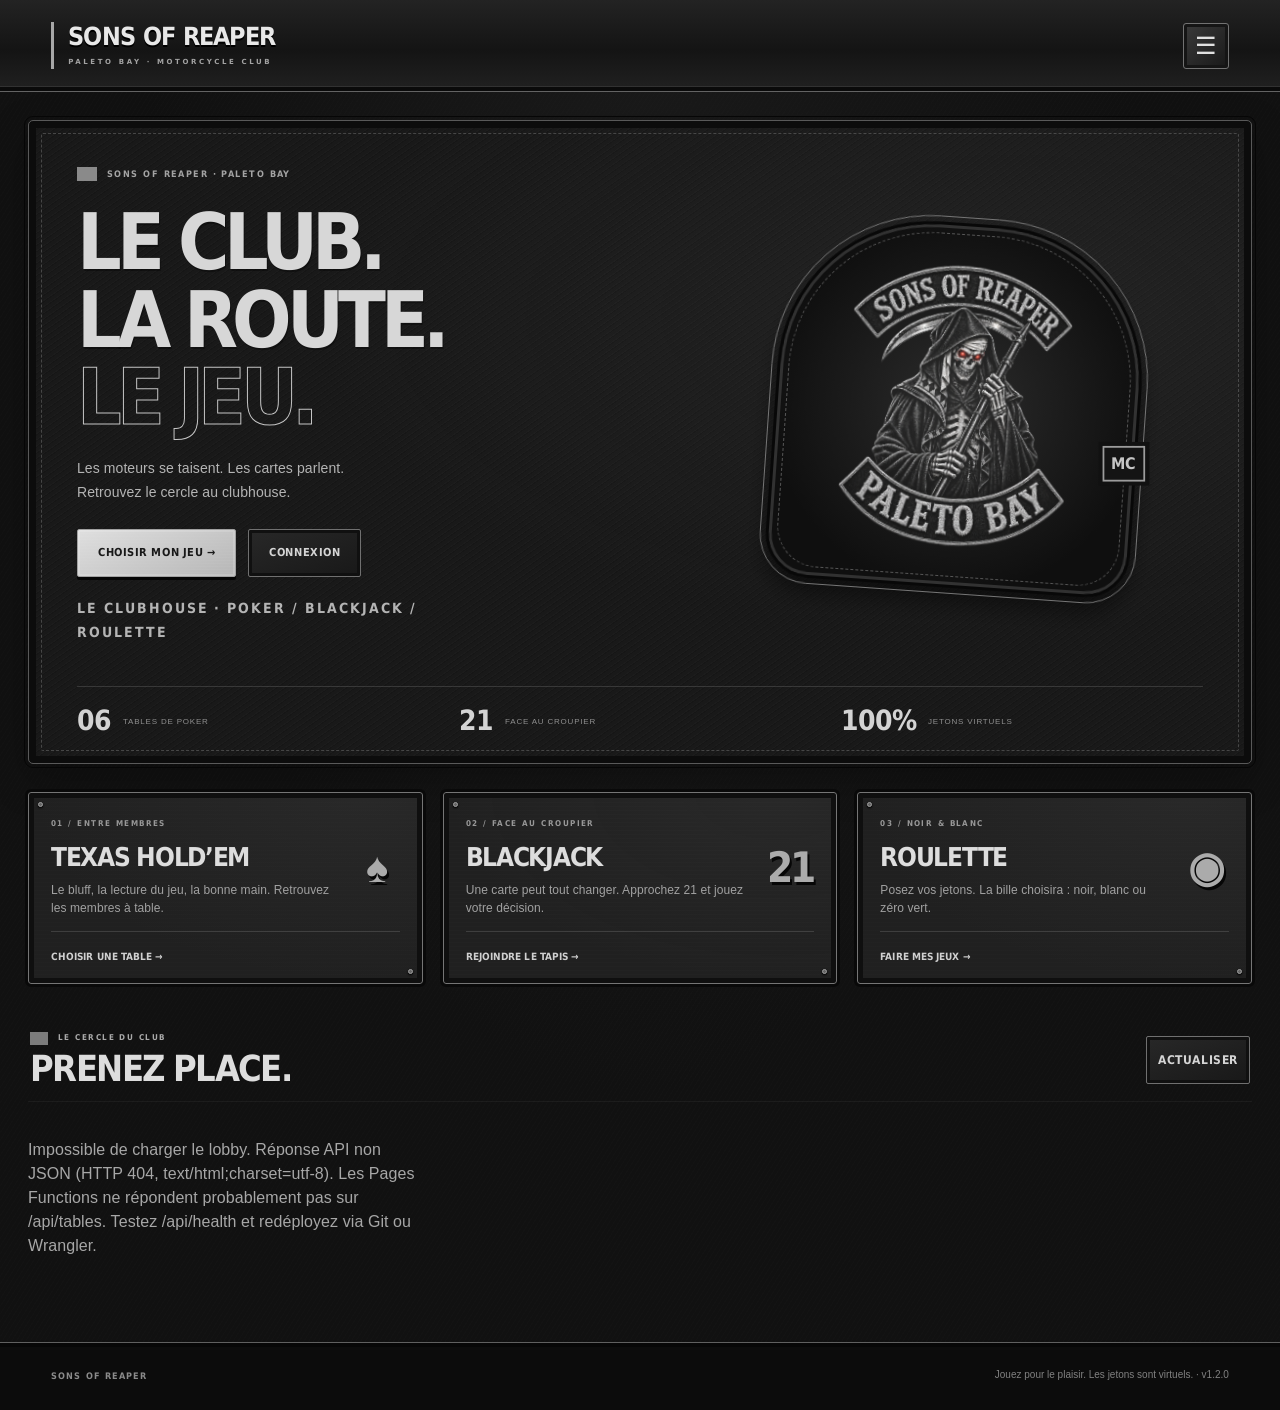
==== commit 998ca047: "Ajoute la roulette noir et blanc au clubhouse SOR (1.2.0) Roulette européenne à zéro unique, blanc r" ====
--- a/app/index.html
+++ b/app/index.html
@@ -1,25 +1,25 @@
 <!doctype html>
-<html lang="fr" data-sor-build="1.1.1-sor-biker">
+<html lang="fr" data-sor-build="1.2.0-sor-roulette">
 <head>
 <meta charset="utf-8"><meta name="viewport" content="width=device-width,initial-scale=1">
-<meta name="theme-color" content="#09090b"><meta name="mobile-web-app-capable" content="yes"><meta name="apple-mobile-web-app-capable" content="yes"><meta name="apple-mobile-web-app-status-bar-style" content="black-translucent"><meta name="apple-mobile-web-app-title" content="Sons of Reaper"><link rel="manifest" href="./manifest.webmanifest"><link rel="preload" href="./club-heading.woff" as="font" type="font/woff" crossorigin><title>Sons of Reaper — Poker & Blackjack</title>
+<meta name="theme-color" content="#09090b"><meta name="mobile-web-app-capable" content="yes"><meta name="apple-mobile-web-app-capable" content="yes"><meta name="apple-mobile-web-app-status-bar-style" content="black-translucent"><meta name="apple-mobile-web-app-title" content="Sons of Reaper"><link rel="manifest" href="./manifest.webmanifest"><link rel="preload" href="./club-heading.woff" as="font" type="font/woff" crossorigin><title>Sons of Reaper — Poker, Blackjack & Roulette</title>
 <meta name="description" content="Entrez au Sons of Reaper : retrouvez vos amis autour des tables de poker Texas Hold’em. Créez votre compte, prenez place et jouez avec des jetons virtuels.">
 <meta property="og:type" content="website">
 <meta property="og:site_name" content="Sons of Reaper">
-<meta property="og:title" content="SONS OF REAPER — Poker & Blackjack">
+<meta property="og:title" content="SONS OF REAPER — Poker, Blackjack & Roulette">
 <meta property="og:description" content="Prenez place. Jouez votre main. Retrouvez l’ambiance du club autour des tables de poker en ligne.">
 <meta name="twitter:card" content="summary_large_image">
-<meta name="twitter:title" content="SONS OF REAPER — Poker & Blackjack">
+<meta name="twitter:title" content="SONS OF REAPER — Poker, Blackjack & Roulette">
 <meta name="twitter:description" content="Prenez place. Jouez votre main. Poker Texas Hold’em dans l’ambiance du club.">
-<link rel="stylesheet" href="./style.css?v=sor-1.1.1">
-<link rel="stylesheet" href="./sor-theme.css?v=sor-1.1.1">
-<link rel="stylesheet" href="./club-ui.css?v=sor-1.1.1">
-</head>
+<link rel="stylesheet" href="./style.css?v=sor-1.2.0">
+<link rel="stylesheet" href="./sor-theme.css?v=sor-1.2.0">
+<link rel="stylesheet" href="./club-ui.css?v=sor-1.2.0">
+<link rel="stylesheet" href="./roulette.css?v=sor-1.2.0"></head>
 <body class="lobby-page">
 <header class="top"><div class="top-left"><a class="brand" href="./index.html"><span class="sor-wordmark"><strong>SONS OF REAPER</strong><small>PALETO BAY · MOTORCYCLE CLUB</small></span><span class="brand-subtitle"><small>CLUB · POKER & BLACKJACK</small></span></a></div><div class="top-right"><div id="accountBar" class="hidden"></div><div class="nav-menu-wrap"><button id="menuToggle" class="menu-toggle" type="button" aria-label="Ouvrir le menu" aria-expanded="false">☰</button><nav id="siteMenu" class="site-menu hidden" aria-label="Menu principal"></nav></div></div></header>
 <main>
-<section class="hero club-hero"><div class="hero-copy"><p class="eyebrow">SONS OF REAPER · PALETO BAY</p><h1><span>LE CLUB.</span><span>LA ROUTE.</span><span class="biker-outline">LE JEU.</span></h1><p class="biker-intro">Les moteurs se taisent. Les cartes parlent.<br>Retrouvez le cercle au clubhouse.</p><div class="hero-actions"><a class="button" href="#jeux">Choisir mon jeu →</a><button class="button ghost" type="button" data-open="login">Connexion</button></div><p class="hero-note">LE CLUBHOUSE · POKER & BLACKJACK</p></div><div class="hero-emblem hero-official-brand"><span class="patch-tab" aria-hidden="true">MC</span><img class="sor-reaper" src="./sons-of-reaper.png" alt="Sons of Reaper — faucheuse noire et argent, yeux rouges, Paleto Bay"></div><div class="hero-stats"><span><b>06</b> tables de poker</span><span><b>21</b> face au croupier</span><span><b>100%</b> jetons virtuels</span></div></section>
-<section class="game-choice-grid" id="jeux" aria-label="Choisissez votre jeu"><a class="game-choice" href="#tables"><div><p class="eyebrow">01 / ENTRE MEMBRES</p><h2>Texas Hold’em</h2><p>Le bluff, la lecture du jeu, la bonne main. Retrouvez les membres à table.</p></div><span class="game-choice-mark" aria-hidden="true">♠</span><span class="game-choice-link">Choisir une table → <b>2 à 5 joueurs</b></span></a><a class="game-choice" href="./blackjack.html"><div><p class="eyebrow">02 / FACE AU CROUPIER</p><h2>Blackjack</h2><p>Une carte peut tout changer. Approchez 21 et jouez votre décision.</p></div><span class="game-choice-mark" aria-hidden="true">21</span><span class="game-choice-link">Rejoindre le tapis → <b>Blackjack paie 3:2</b></span></a></section>
+<section class="hero club-hero"><div class="hero-copy"><p class="eyebrow">SONS OF REAPER · PALETO BAY</p><h1><span>LE CLUB.</span><span>LA ROUTE.</span><span class="biker-outline">LE JEU.</span></h1><p class="biker-intro">Les moteurs se taisent. Les cartes parlent.<br>Retrouvez le cercle au clubhouse.</p><div class="hero-actions"><a class="button" href="#jeux">Choisir mon jeu →</a><button class="button ghost" type="button" data-open="login">Connexion</button></div><p class="hero-note">LE CLUBHOUSE · POKER / BLACKJACK / ROULETTE</p></div><div class="hero-emblem hero-official-brand"><span class="patch-tab" aria-hidden="true">MC</span><img class="sor-reaper" src="./sons-of-reaper.png" alt="Sons of Reaper — faucheuse noire et argent, yeux rouges, Paleto Bay"></div><div class="hero-stats"><span><b>06</b> tables de poker</span><span><b>21</b> face au croupier</span><span><b>100%</b> jetons virtuels</span></div></section>
+<section class="game-choice-grid" id="jeux" aria-label="Choisissez votre jeu"><a class="game-choice" href="#tables"><div><p class="eyebrow">01 / ENTRE MEMBRES</p><h2>Texas Hold’em</h2><p>Le bluff, la lecture du jeu, la bonne main. Retrouvez les membres à table.</p></div><span class="game-choice-mark" aria-hidden="true">♠</span><span class="game-choice-link">Choisir une table → <b>2 à 5 joueurs</b></span></a><a class="game-choice" href="./blackjack.html"><div><p class="eyebrow">02 / FACE AU CROUPIER</p><h2>Blackjack</h2><p>Une carte peut tout changer. Approchez 21 et jouez votre décision.</p></div><span class="game-choice-mark" aria-hidden="true">21</span><span class="game-choice-link">Rejoindre le tapis → <b>Blackjack paie 3:2</b></span></a><a class="game-choice roulette-choice" href="./roulette.html"><div><p class="eyebrow">03 / NOIR & BLANC</p><h2>Roulette</h2><p>Posez vos jetons. La bille choisira : noir, blanc ou zéro vert.</p></div><span class="game-choice-mark" aria-hidden="true">◉</span><span class="game-choice-link">Faire mes jeux → <b>Un seul zéro</b></span></a></section>
 <div id="notice" role="status"></div>
 
 <div class="section-head lobby-head"><div><p class="eyebrow">LE CERCLE DU CLUB</p><h2>PRENEZ PLACE.</h2></div><div style="display:flex;gap:.6rem;flex-wrap:wrap"><button class="button ghost" id="refreshBtn" type="button">Actualiser</button></div></div>
@@ -27,9 +27,9 @@
 <section id="tablePanel" class="panel hidden"><div class="section-head"><div><p class="eyebrow">VOTRE PLACE</p><h2 id="tableTitle">Table</h2></div><button class="button ghost" id="leaveBtn">Quitter la table</button></div><div id="gameInfo"></div><div id="gameControls"></div></section>
 
 </main>
-<footer>SONS OF REAPER <span>Jouez pour le plaisir. Les jetons sont virtuels. · v1.1.1</span></footer>
+<footer>SONS OF REAPER <span>Jouez pour le plaisir. Les jetons sont virtuels. · v1.2.0</span></footer>
 
 <dialog id="authDialog"><form id="authForm" method="dialog"><button type="button" class="close" aria-label="Fermer">×</button><p class="eyebrow" id="authEyebrow">LE CLUB</p><h2 id="authTitle">Connexion</h2><label>Nom d’utilisateur<input name="username" minlength="3" maxlength="24" autocomplete="username" autocapitalize="none" autocorrect="off" required></label><label>Mot de passe<input name="password" type="password" autocomplete="current-password" minlength="1" maxlength="128" required></label><p id="authError" class="auth-error" role="alert" aria-live="assertive" hidden></p><button class="button wide" id="authSubmit" type="submit">Connexion</button><button type="button" class="muted tiny auth-switch" id="authSwitch"></button></form></dialog>
 <dialog id="profileDialog" class="profile-dialog"><div class="profile-modal-head"><div><p class="eyebrow">VOTRE COMPTE</p><h2>Mon profil</h2></div><button class="close" id="closeProfile" aria-label="Fermer">×</button></div><div class="profile-avatar-preview" aria-label="Photo de profil"><img id="profileAvatarImage" alt="Photo de profil" hidden><span id="profileAvatarFallback">?</span></div><div class="profile-balance-card"><span class="profile-balance-label">SOLDE ACTUEL</span><strong id="balanceText">0 jeton</strong><p>Pour créditer votre compte, contactez un responsable du club.</p></div><form id="profileForm" class="profile-grid"><label>Nom d’utilisateur<input name="username" minlength="3" maxlength="24" required></label><label>Lien de photo de profil<input name="avatar" type="url" placeholder="https://…"></label><p class="muted tiny">Collez un lien direct vers votre image (par exemple une image hébergée ou votre visuel FiveM). Formats image courants recommandés.</p><button class="button wide" type="submit">Enregistrer le profil</button></form><details class="password-settings"><summary>Modifier le mot de passe</summary><form id="passwordForm" class="profile-grid"><label>Mot de passe actuel<input name="currentPassword" type="password" autocomplete="current-password" required></label><label>Nouveau mot de passe<input name="newPassword" type="password" autocomplete="new-password" minlength="1" maxlength="128" required></label><label>Confirmer le nouveau mot de passe<input name="confirmPassword" type="password" autocomplete="new-password" minlength="1" maxlength="128" required></label><button class="button wide" type="submit">Changer le mot de passe</button></form></details><button class="button ghost wide" id="logoutBtn" type="button">Déconnexion</button></dialog>
-<script src="./app.js?v=sor-1.1.1" defer></script>
-<script src="./sw-register.js?v=sor-1.1.1" defer></script></body></html>+<script src="./app.js?v=sor-1.2.0" defer></script>
+<script src="./sw-register.js?v=sor-1.2.0" defer></script></body></html>
--- a/app/roulette.css
+++ b/app/roulette.css
@@ -0,0 +1,9 @@
+.rl-main{max-width:1300px;padding-top:30px}.rl-message{font-size:13px;min-height:23px;color:#b9b9b9;margin:18px 0}.rl-layout{display:grid;grid-template-columns:320px minmax(0,1fr);gap:30px;align-items:start}.rl-wheel-panel{min-width:0}.rl-wheel{position:relative;width:100%;aspect-ratio:1;max-width:340px;margin:5px auto 24px}.rl-wheel svg{display:block;width:100%;height:100%}.rl-rim{fill:#292929;stroke:#a5a5a5;stroke-width:3}.rl-inner-rim{fill:#171717;stroke:#858585;stroke-width:2}.rl-disc{transform-origin:160px 160px;transition:transform 2.2s cubic-bezier(.14,.65,.17,1)}.rl-pocket{stroke:#696969;stroke-width:.5}.rl-pocket.rl-white{fill:#deded9}.rl-pocket.rl-black{fill:#171717}.rl-pocket.rl-green{fill:#28533c}.rl-wheel-label{font:800 10px Arial,sans-serif}.rl-text-white{fill:#111}.rl-text-black,.rl-text-green{fill:#eee}.rl-pointer{position:absolute;left:calc(50% - 6px);top:0;width:12px;height:22px;background:#e0e0d9;clip-path:polygon(0 0,100% 0,50% 100%);z-index:2;filter:drop-shadow(0 2px 2px #000)}.rl-hub{position:absolute;inset:32%;border:1px dashed #606060;border-radius:50%;display:flex;flex-direction:column;align-items:center;justify-content:center;pointer-events:none;background:radial-gradient(ellipse,#333,#181818)}.rl-hub small{font:800 6px SorClub,sans-serif;letter-spacing:.1em;color:#8d8d8d}.rl-hub strong{font:800 45px/1.2 SorClub,sans-serif;color:#e8e8e2;letter-spacing:-2px}.rl-hub>span{font:800 7px/1.5 SorClub,sans-serif;color:#bdbdb6}.rl-hub strong.rl-result-green{color:#97c5a6}.rl-last .eyebrow{font-size:7px}.rl-last>div{display:flex;gap:6px;flex-wrap:wrap;min-height:34px}.rl-history-number{display:grid;place-items:center;width:30px;height:32px;border:1px solid #737373;font:800 10px SorClub,sans-serif}.rl-history-number.rl-white{background:#dfdfd9;color:#111}.rl-history-number.rl-black{background:#101010;color:#eee}.rl-history-number.rl-green{background:#28533c;color:#fff}.rl-result{padding:20px 0 10px;margin:10px 0 0;border-top:1px solid #ffffff20}.rl-result h2{font:800 22px/1.2 SorClub,sans-serif;letter-spacing:-1px;text-transform:uppercase}.rl-result p{font-size:13px;color:#b6b6b0;margin:10px 0}#rlReturn{font-size:11px;color:#999}.rl-wheel-panel .bj-rules p{color:#b4b4b4}.rl-betting{padding:24px;border:1px solid #606060;box-shadow:inset 0 0 0 5px #0a0a0a;background:repeating-linear-gradient(135deg,#ffffff02 0 1px,transparent 1px 4px),#1a1a1a;min-width:0}.rl-chip-picker>.eyebrow{font-size:8px}.rl-chips{display:flex;gap:12px;margin:12px 0;flex-wrap:wrap}.rl-chips button{width:48px;height:48px;border:3px dashed #a5a5a0;outline:1px solid #666;border-radius:50%;background:radial-gradient(ellipse,#3b3b3b,#151515);color:#d6d6d0;font:800 10px SorClub,sans-serif;box-shadow:inset 0 0 0 2px #181818;cursor:pointer}.rl-chips button[aria-pressed=true]{background:#dbdbd4;color:#111;border-color:#555;outline-color:#ddd}.rl-chip-picker>.tiny{font-size:11px;margin:10px 0 18px}.rl-bet{position:relative;min-height:52px;min-width:0;padding:10px 6px;background:#272727;color:#ddd;border:1px solid #7a7a74;border-radius:2px;display:flex;gap:3px;justify-content:center;align-items:center;flex-direction:column;cursor:pointer;font:800 10px/1.3 SorClub,sans-serif}.rl-bet.rl-white{background:#deded8;color:#151515}.rl-bet.rl-black{background:#111;color:#deded8}.rl-bet.rl-green{background:#28533c;color:#f2f2e8}.rl-bet:hover{outline:1px solid #aaa;outline-offset:1px}.rl-bet[aria-pressed=true]{outline:2px solid #f1e6be;outline-offset:-4px}.rl-bet-amount{font:800 8px/1.1 Arial,sans-serif;padding:3px 5px;border-radius:10px;background:#c9c9c3;color:#111;box-shadow:0 0 0 1px #1119}.rl-bet.rl-white .rl-bet-amount{background:#292929;color:#eee}.rl-outside{display:grid;grid-template-columns:repeat(6,minmax(0,1fr));gap:5px;margin-bottom:20px}.rl-outside>.rl-bet:nth-child(-n+2){font-size:12px}.rl-number-panel{border-top:1px solid #ffffff20;border-bottom:1px solid #ffffff20;margin:20px 0;padding-bottom:14px}.rl-number-panel summary{font:800 10px/1.4 SorClub,sans-serif;text-transform:uppercase;cursor:pointer;min-height:50px;padding:15px 0;display:flex;align-items:center;justify-content:space-between;gap:8px}.rl-number-panel summary>span{font:9px Arial,sans-serif;color:#9f9f9a;text-transform:none}.rl-numbers{display:grid;grid-template-columns:repeat(13,minmax(0,1fr));grid-template-rows:repeat(3,52px);gap:3px}.rl-numbers>.rl-bet{grid-column:var(--col);grid-row:var(--row);padding:5px 2px;font-size:12px}.rl-numbers>.rl-zero{grid-column:1;grid-row:1/span 3}.rl-three{display:grid;grid-template-columns:repeat(3,minmax(0,1fr));gap:6px}.rl-three .rl-bet{min-height:48px}.rl-group>.eyebrow{font-size:7px;margin-bottom:9px}.rl-group{margin-top:18px}.rl-ticket{border-top:1px solid #ffffff25;margin-top:24px;padding-top:18px}.rl-ticket-head{display:flex;justify-content:space-between;align-items:center;gap:12px}.rl-ticket-head .eyebrow{display:block;font-size:7px}.rl-ticket-head strong{display:block;font:800 24px SorClub,sans-serif;letter-spacing:-1px}.rl-ticket-head>div:last-child{display:flex;flex-direction:column;align-items:flex-end}.rl-link{font:11px Arial,sans-serif;color:#b8b8b2;border:0;background:transparent;cursor:pointer;min-height:34px;padding:5px 0}.rl-ticket ul{list-style:none;margin:13px 0;padding:0;max-height:210px;overflow-y:auto;overscroll-behavior-y:auto;scrollbar-width:thin}.rl-ticket li{display:flex;gap:10px;align-items:center;font-size:11px;padding:7px 0;border-bottom:1px solid #ffffff12}.rl-ticket li>span{flex:1;min-width:0}.rl-ticket li>strong{font:800 11px SorClub,sans-serif;white-space:nowrap}.rl-remove{width:40px;min-height:40px;padding:0;border:1px solid #555;border-radius:2px;background:#171717;color:#ddd;cursor:pointer;font-size:22px}.rl-ticket .button{font-size:11px;min-height:48px}.rl-ticket .muted{color:#aaa}.rl-bet:disabled,.rl-chips button:disabled{cursor:not-allowed;opacity:.65}#rlAccess{line-height:1.6}.rl-ticket .bj-sync{color:#a9a9a3}
+.game-choice-grid:has(.roulette-choice){grid-template-columns:repeat(3,minmax(0,1fr))}.roulette-choice .game-choice-mark{font-size:55px}.lobby-page .game-choice:has(+.roulette-choice),.lobby-page .roulette-choice{min-width:0}.game-choice-grid:has(.roulette-choice) .game-choice{grid-template-columns:minmax(0,1fr) 48px;padding:25px 22px 19px}.game-choice-grid:has(.roulette-choice) .game-choice h2{font-size:26px}.game-choice-grid:has(.roulette-choice) .game-choice-link b{display:none}
+@media(max-width:1050px){.rl-layout{grid-template-columns:260px minmax(0,1fr);gap:22px}.rl-betting{padding:20px}.rl-outside{grid-template-columns:repeat(3,minmax(0,1fr))}.rl-numbers{grid-template-columns:repeat(13,minmax(0,1fr));grid-template-rows:repeat(3,48px)}.rl-numbers>.rl-bet{font-size:10px;min-height:48px}.rl-wheel{max-width:270px}.game-choice-grid:has(.roulette-choice){grid-template-columns:1fr}.game-choice-grid:has(.roulette-choice) .game-choice{grid-template-columns:minmax(0,1fr) 70px}.game-choice-grid:has(.roulette-choice) .game-choice h2{font-size:28px}}
+@media(max-width:780px){.rl-layout{grid-template-columns:1fr;gap:22px}.rl-wheel-panel{display:grid;grid-template-columns:230px minmax(0,1fr);gap:0 20px;align-items:center}.rl-wheel{grid-row:1/span 2;margin:0;max-width:230px}.rl-wheel-panel .bj-rules{grid-column:1/-1}.rl-last{align-self:end}.rl-result{align-self:start}.rl-main{padding-top:24px}.rl-numbers{grid-template-rows:repeat(3,50px)}.rl-betting{padding:22px}.rl-outside{grid-template-columns:repeat(6,minmax(0,1fr))}}
+@media(max-width:680px){.rl-main{padding-top:24px}.rl-main .bj-heading h1{font-size:34px;letter-spacing:-1.8px}.rl-main .bj-heading .eyebrow{font-size:6px}.rl-main .bj-wallet{min-width:78px;padding:9px}.rl-main .bj-wallet strong{font-size:22px}.rl-message{font-size:12px;margin:15px 0}.rl-wheel-panel{display:block}.rl-wheel{max-width:240px;margin:0 auto 18px}.rl-result{padding:15px 0 0}.rl-result h2{font-size:21px}.rl-result p{font-size:12px}.rl-last .eyebrow{font-size:7px}.rl-wheel-panel .bj-rules{margin-top:10px;padding-top:0}.rl-betting{padding:21px 18px}.rl-outside{grid-template-columns:repeat(2,minmax(0,1fr));gap:7px}.rl-outside>.rl-bet{min-height:50px;font-size:11px}.rl-chips{justify-content:space-between;gap:8px}.rl-chips button{width:42px;height:44px;font-size:9px;border-width:2px}.rl-numbers{grid-template-columns:repeat(3,minmax(0,1fr));grid-template-rows:none;grid-auto-rows:minmax(49px,auto);gap:5px}.rl-numbers>.rl-bet{grid-column:auto;grid-row:auto;min-height:49px;font-size:14px}.rl-numbers>.rl-zero{grid-column:1/-1;grid-row:auto;min-height:49px}.rl-bet-amount{font-size:10px}.rl-number-panel summary{font-size:9px;min-height:52px}.rl-number-panel summary>span{font-size:8px}.rl-three .rl-bet{font-size:9px;min-height:49px}.rl-ticket-head strong{font-size:23px}.rl-ticket-head .eyebrow{font-size:7px}.rl-link{font-size:10px;min-height:38px}.rl-ticket .button{font-size:10px}.rl-ticket ul{max-height:210px}.rl-remove{min-height:44px}.game-choice-grid:has(.roulette-choice){grid-template-columns:1fr}.game-choice-grid:has(.roulette-choice) .game-choice{grid-template-columns:minmax(0,1fr) 60px;padding:24px 22px 19px}.game-choice-grid:has(.roulette-choice) .game-choice h2{font-size:27px}.rl-layout{gap:15px}}
+@media(max-width:370px){.rl-main .bj-heading h1{font-size:28px;letter-spacing:-1.3px}.rl-main .bj-heading p{font-size:8px}.rl-main .bj-heading .eyebrow{font-size:5px}.rl-betting{padding:20px 15px}.rl-chips{gap:6px}.rl-chips button{width:39px}.rl-number-panel summary{font-size:8px}.rl-number-panel summary>span{font-size:7px}.game-choice-grid:has(.roulette-choice) .game-choice h2{font-size:25px}}
+@media(prefers-reduced-motion:reduce){.rl-disc{transition:none!important}}
+.game-choice-grid:has(.roulette-choice) .game-choice-mark{font-size:42px;letter-spacing:-3px}
+@media(max-width:680px){.game-choice-grid:has(.roulette-choice) .game-choice-mark{font-size:48px;letter-spacing:-4px}}
